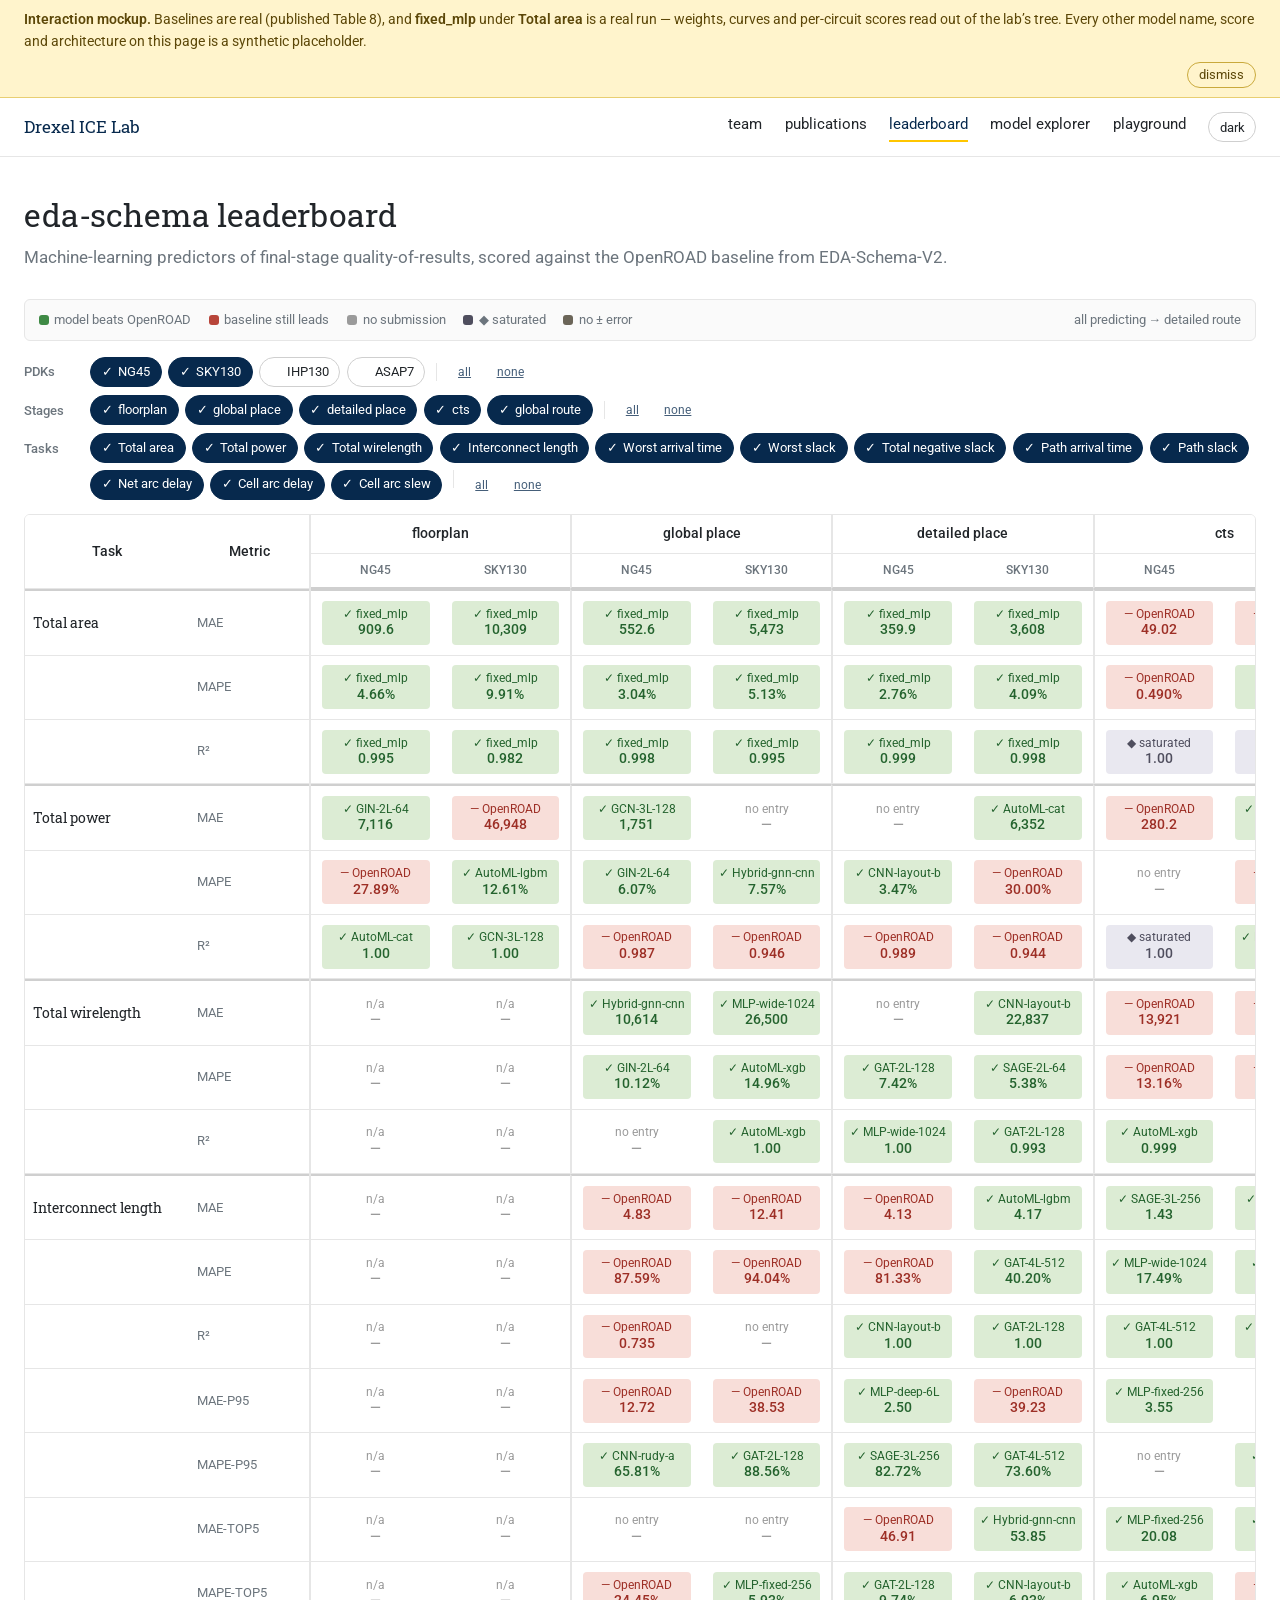
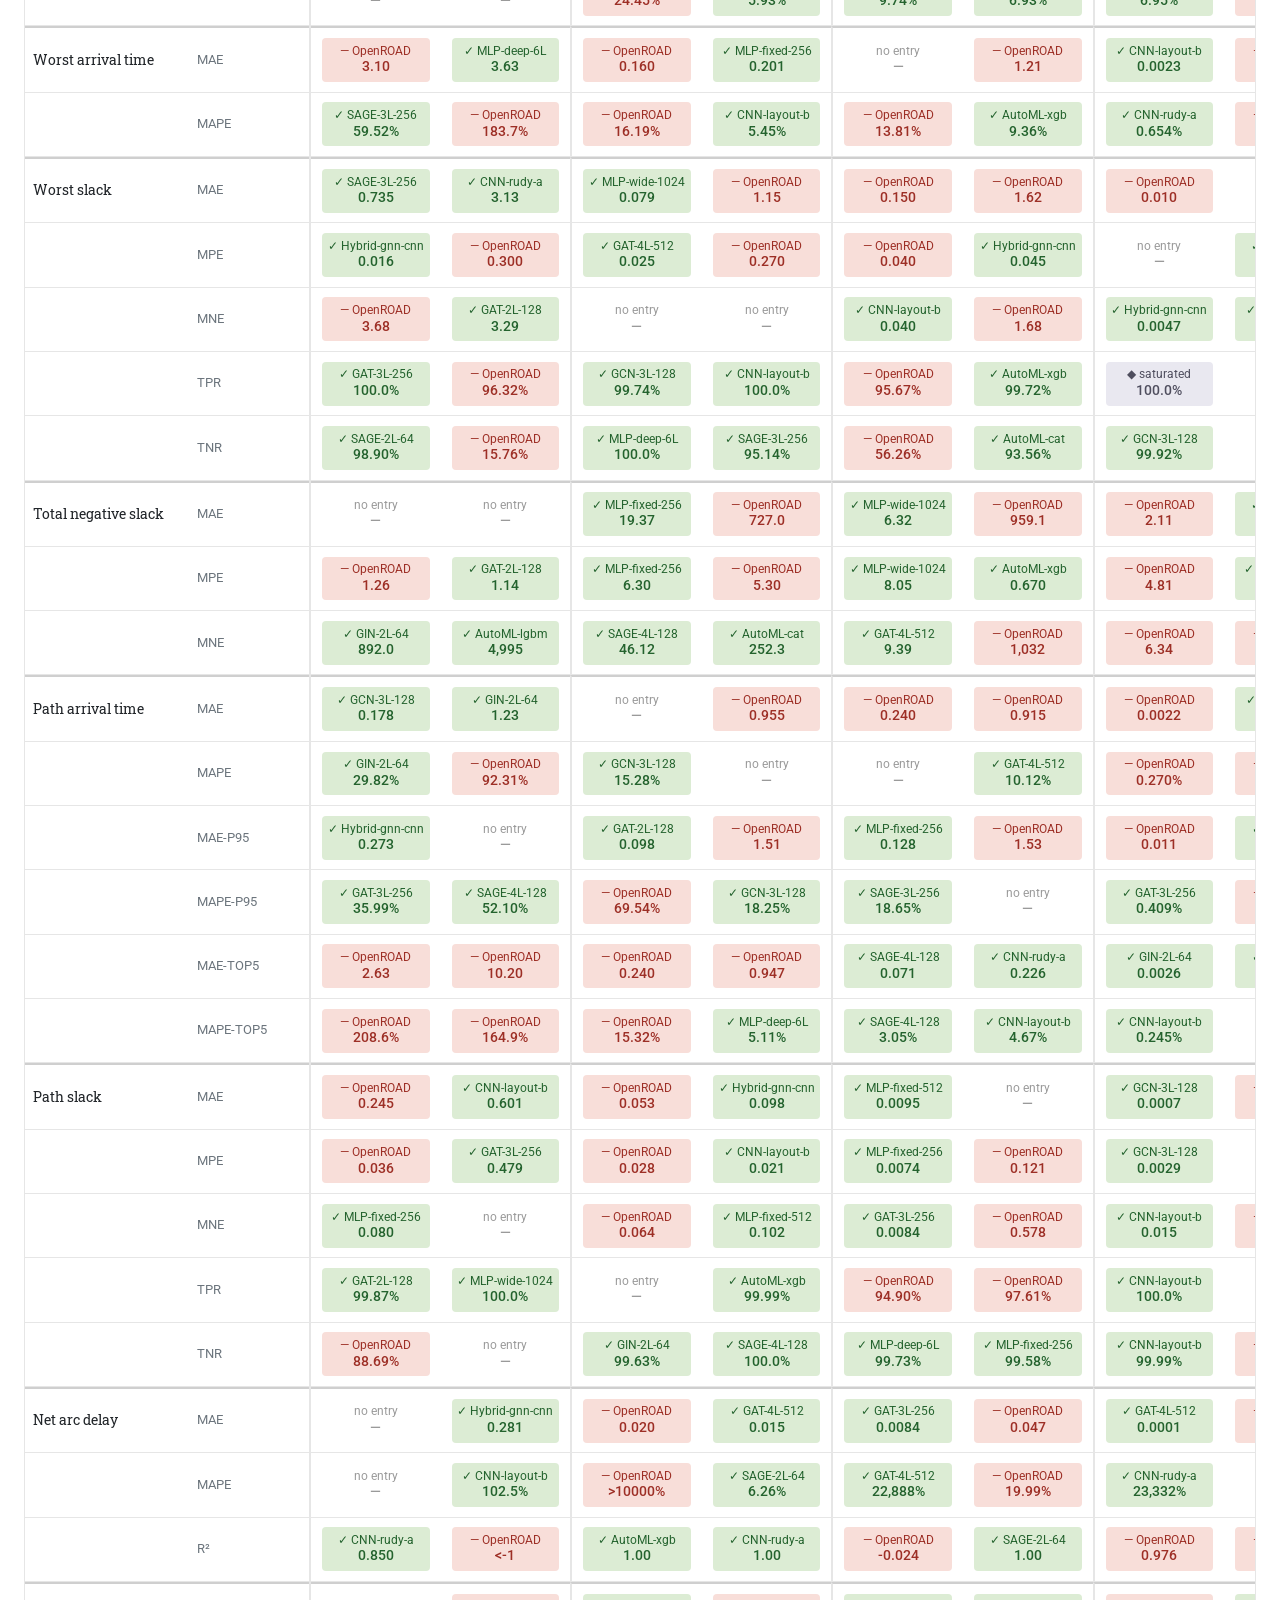
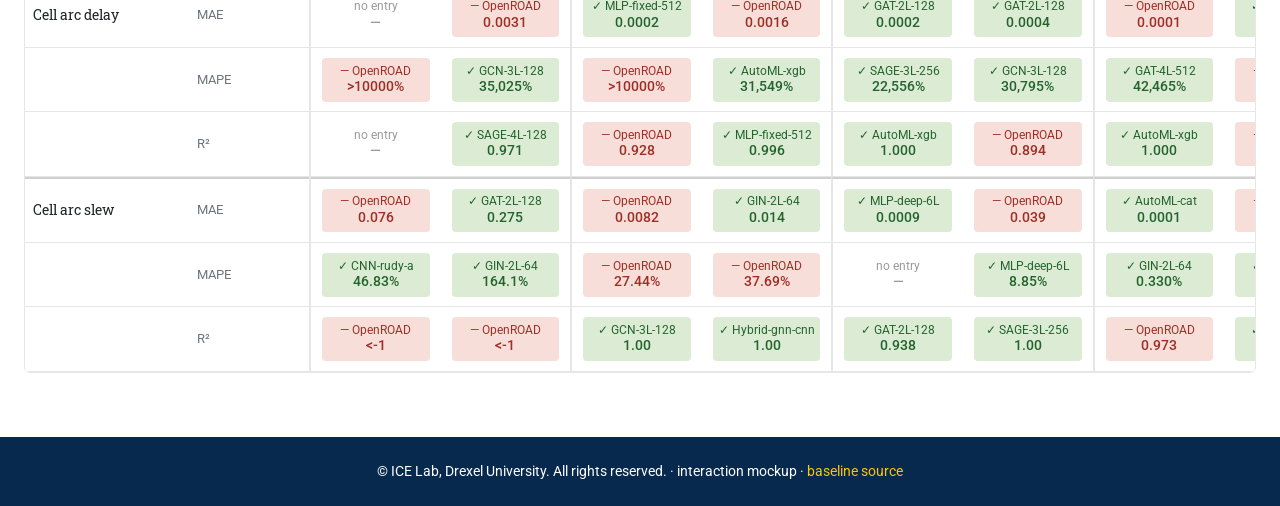
==== index.html @ 1e822e5c "EDA-Schema leaderboard prototype with the lab's real fixed_mlp run Three linked pages over the EDA-S" ====
<!DOCTYPE html>
<html lang="en" data-theme="light">
<head>
<meta charset="utf-8">
<meta name="viewport" content="width=device-width,initial-scale=1">
<meta name="description" content="Benchmark leaderboard for ML predictors of final-stage QoR, scored against OpenROAD baselines from EDA-Schema-V2. Drexel ICE Lab.">
<meta name="robots" content="noindex">
<meta property="og:type" content="website">
<meta property="og:title" content="EDA-Schema Leaderboard — Drexel ICE Lab">
<meta property="og:description" content="12 prediction tasks across 4 PDKs and 5 design stages. Real OpenROAD baselines; model results are synthetic placeholders.">
<meta property="og:site_name" content="Drexel ICE Lab">
<meta name="twitter:card" content="summary_large_image">
<meta name="twitter:title" content="EDA-Schema Leaderboard — Drexel ICE Lab">
<meta name="twitter:description" content="Interaction mockup. Real baselines, synthetic model results.">
<link rel="icon" href="data:image/svg+xml,<svg xmlns='http://www.w3.org/2000/svg' viewBox='0 0 32 32'><rect width='32' height='32' rx='6' fill='%2307294D'/><text x='16' y='23' font-family='Georgia,serif' font-size='18' fill='%23FFC600' text-anchor='middle'>E</text></svg>">
<link rel="preconnect" href="https://fonts.googleapis.com">
<link rel="preconnect" href="https://fonts.gstatic.com" crossorigin>
<link rel="stylesheet" href="https://fonts.googleapis.com/css?family=Roboto:300,400,500,700|Roboto+Slab:100,300,400,500,700|Material+Icons&display=swap">
<title>EDA-Schema Leaderboard | Drexel ICE Lab</title>
<style>
/* ===================================================================
   Canonical design tokens — identical across index, explorer and
   playground. Two semantic palettes that must never collide:
   model families (saturated) and schema entities (muted).
   =================================================================== */
:root{
  /* radius scale */
  --r-xs:3px; --r-sm:4px; --r-md:6px; --r-lg:8px; --r-pill:999px;

  /* signed data, used by every chart */
  --pos:#3b6fb0; --neg:#c06a2e; --dead:#b8b5ae;

  /* model families — saturated */
  --fam-gnn:#2f6bb5; --fam-cnn:#c25f22; --fam-mlp:#2f8f6b;
  --fam-automl:#7a4bb8; --fam-hybrid:#a8762c;

  /* schema entities — muted, deliberately distinct from the families */
  --ent-netlist:#7d97cc; --ent-cell:#cf9b7e; --ent-power:#7cc9a8;
  --ent-timing:#b58ad1; --ent-net:#6fb3b3; --ent-clock:#c4a463;
  --ent-routing:#b07f96;
}
html[data-theme="dark"]{
  --pos:#6da3d8; --neg:#dd9558; --dead:#55524c;
  --fam-gnn:#6ba3de; --fam-cnn:#e08a4e; --fam-mlp:#5cbd94;
  --fam-automl:#a882dd; --fam-hybrid:#d0a45c;
  --ent-netlist:#93a9d6; --ent-cell:#d9ab92; --ent-power:#93d4ba;
  --ent-timing:#c4a1dc; --ent-net:#87c4c4; --ent-clock:#d1b57e;
  --ent-routing:#c295a8;
}

/* ==========================================================================
   EDA-Schema Leaderboard — Drexel ICE Lab theme
   Mirrors drexel-ice.github.io (al-folio Jekyll theme) so the leaderboard
   reads as part of the lab site rather than a bolt-on.

   Token names follow al-folio's --global-* convention exactly, so this file
   can be swapped for the lab's own _themes.scss output without renaming.
   Drop into static/css/ and link before the component styles.
   ========================================================================== */

/* --- Typography -----------------------------------------------------------
   al-folio loads Roboto + Roboto Slab from Google Fonts. Add this to <head>:

   <link rel="preconnect" href="https://fonts.googleapis.com">
   <link rel="preconnect" href="https://fonts.gstatic.com" crossorigin>
   <link rel="stylesheet" href="https://fonts.googleapis.com/css?family=Roboto:300,400,500,700|Roboto+Slab:100,300,400,500,700|Material+Icons&display=swap">
   (this is the exact font URL from the lab's _config.yml)

   The stacks below degrade cleanly if the fonts fail to load.
   -------------------------------------------------------------------------- */

:root {
  --global-font-sans:  "Roboto", -apple-system, BlinkMacSystemFont, "Segoe UI",
                       Oxygen, Ubuntu, Cantarell, "Helvetica Neue", sans-serif;
  --global-font-slab:  "Roboto Slab", Georgia, "Times New Roman", serif;
  --global-font-mono:  ui-monospace, SFMono-Regular, Menlo, Consolas, monospace;

  /* --- Drexel brand ---------------------------------------------------- */
  --global-theme-color:   #07294D;   /* Drexel navy  — links, nav, headers   */
  --global-accent-color:  #FFC600;   /* Drexel gold  — chrome accents ONLY,
                                        never data: 1.4:1 on white          */
  --global-hover-color:   #0E4276;   /* navy lightened for hover            */
  --global-hover-text-color: #ffffff;

  /* --- Surfaces and text ------------------------------------------------ */
  --global-bg-color:          #ffffff;
  --global-card-bg-color:     #fafafa;
  --global-code-bg-color:     #f5f5f5;
  --global-text-color:        #212529;
  --global-text-color-light:  #6c757d;
  --global-divider-color:     #e6e6e6;
  --global-divider-strong:    #cfcfcf;
  --global-highlight-color:   #FFC600;

  --global-footer-bg-color:   #07294D;
  --global-footer-text-color: #ffffff;
  --global-footer-link-color: #FFC600;

  /* --- Leaderboard data palette ----------------------------------------
     Deliberately NOT brand colors. Navy on navy kills a heatmap and gold on
     white fails contrast. Every pair below clears 4.5:1 on its own ground.  */
  --lb-win-bg:    #dcecd4;  --lb-win-fg:    #24632e;  --lb-win-solid:  #3f8a45;
  --lb-lose-bg:   #f8ded9;  --lb-lose-fg:   #9d2f26;  --lb-lose-solid: #b8453a;
  --lb-none-bg:   transparent; --lb-none-fg: #9a9a9a;
  --lb-sat-bg:    #e9e8f0;  --lb-sat-fg:    #4f4e5e;
  --lb-undef-bg:  #f2f0ec;  --lb-undef-fg:  #6b6558;  /* "no ± error" state */
  --lb-warn:      #a8701f;

  /* Architecture-diagram blocks */
  --lb-layer-in-bg:   #edebe6;  --lb-layer-in-br:   #cfcbc2;
  --lb-layer-op-bg:   #e4e2f7;  --lb-layer-op-br:   #b0a9e6;
  --lb-layer-pool-bg: #d8eae1;  --lb-layer-pool-br: #85c3a7;
  --lb-layer-out-bg:  #fadfd8;  --lb-layer-out-br:  #e09b8c;

  --global-radius: 6px;
  --global-shadow: 0 1px 3px rgba(0, 0, 0, .06);
}

/* --- Dark mode -------------------------------------------------------------
   al-folio ships a theme toggle writing [data-theme="dark"] on <html>.
   Matching it means the leaderboard follows the lab site's switch for free.  */
html[data-theme="dark"] {
  --global-bg-color:          #1c1c1d;
  --global-card-bg-color:     #212122;
  --global-code-bg-color:     #212122;
  --global-text-color:        #e8e8e8;
  --global-text-color-light:  #a0a0a0;
  --global-divider-color:     #3a3a3c;
  --global-divider-strong:    #4a4a4c;
  --global-theme-color:       #4d8fd1;   /* navy is unreadable on dark      */
  --global-hover-color:       #6ba6e0;

  /* Architecture blocks must darken too, or the label text is invisible */
  --lb-layer-in-bg:   #33333a;  --lb-layer-in-br:   #55555f;
  --lb-layer-op-bg:   #2f2b4d;  --lb-layer-op-br:   #5b52a0;
  --lb-layer-pool-bg: #1f3a30;  --lb-layer-pool-br: #3f7a62;
  --lb-layer-out-bg:  #402420;  --lb-layer-out-br:  #8a4c3f;

  --lb-win-bg:   #1f3a24;  --lb-win-fg:   #8ed69a;
  --lb-lose-bg:  #3d211e;  --lb-lose-fg:  #e8938a;
  --lb-sat-bg:   #2a2a33;  --lb-sat-fg:   #a8a6b8;
  --lb-undef-bg: #2e2c28;  --lb-undef-fg: #b0a894;
}

/* --- Base ---------------------------------------------------------------- */

body {
  margin: 0;
  background: var(--global-bg-color);
  color: var(--global-text-color);
  font-family: var(--global-font-sans);
  font-size: 15px;
  line-height: 1.6;
  -webkit-font-smoothing: antialiased;
}

/* al-folio sets headings in the slab face — this is the single strongest
   visual cue that a page belongs to the lab site. */
h1, h2, h3, h4, h5, h6 {
  font-family: var(--global-font-slab);
  font-weight: 400;
  color: var(--global-text-color);
  letter-spacing: -.005em;
  margin: 0 0 .5rem;
}
h1 { font-size: 2rem; }
h2 { font-size: 1.5rem; }
h3 { font-size: 1.2rem; }

/* al-folio lowercases page titles and nav labels. Keep it — it is a
   recognizable signature of the lab site. */
.page-title, .nav-link { text-transform: lowercase; }

a {
  color: var(--global-theme-color);
  text-decoration: none;
  transition: color .15s ease;
}
a:hover { color: var(--global-hover-color); text-decoration: underline; }

code, pre, .mono { font-family: var(--global-font-mono); font-size: .9em; }
code  { background: var(--global-code-bg-color); padding: .12em .4em;
        border-radius:var(--r-xs); }
pre   { background: var(--global-code-bg-color); padding: 1rem;
        border-radius: var(--global-radius); overflow-x: auto; }

.num { font-variant-numeric: tabular-nums; }

/* --- Navbar ---------------------------------------------------------------
   al-folio: white ground, logo left, lowercase links right, thin bottom rule.
   The leaderboard keeps that rather than a navy bar, so the two sites feel
   continuous. Navy is reserved for links, active state, and the footer.      */

.navbar {
  display: flex; align-items: center; gap: 1.5rem;
  padding: .9rem 1.5rem;
  background: var(--global-bg-color);
  border-bottom: 1px solid var(--global-divider-color);
  position: sticky; top: 0; z-index: 100;
}
.navbar .brand { display: flex; align-items: center; gap: .7rem; }
.navbar .brand img { height: 34px; width: auto; }
.navbar .brand .title {
  font-family: var(--global-font-slab);
  font-size: 1.05rem; color: var(--global-theme-color);
}
.navbar nav { margin-left: auto; display: flex; gap: 1.4rem; }
.navbar nav a {
  font-size: .95rem; color: var(--global-text-color);
  text-transform: lowercase; padding-bottom: 2px;
  border-bottom: 2px solid transparent;
}
.navbar nav a:hover { color: var(--global-theme-color); text-decoration: none; }
.navbar nav a[aria-current="page"] {
  color: var(--global-theme-color);
  border-bottom-color: var(--global-accent-color);  /* gold underline */
}

/* --- Layout -------------------------------------------------------------- */

/* al-folio sets max_width: 930px in _config.yml. Prose keeps that; the data grid
   needs more room, so .container--wide is the one documented deviation. */
.container { max-width: 930px; margin: 0 auto; padding: 2rem 1.5rem 4rem; }
.container--wide { max-width: 1440px; }

.page-header { margin-bottom: 1.75rem; }
.page-header h1 { margin-bottom: .25rem; }
.page-header .lead {
  font-size: 1.05rem; color: var(--global-text-color-light); margin: 0;
}

/* --- Tables ---------------------------------------------------------------
   al-folio uses Bootstrap-ish tables: light header rule, row dividers,
   no vertical borders, subtle row hover.                                     */

.table { width: 100%; border-collapse: collapse; }
.table th {
  font-family: var(--global-font-sans);
  font-size: .9rem; font-weight: 500;
  color: var(--global-text-color-light);
  text-align: left; padding: .6rem .7rem;
  border-bottom: 2px solid var(--global-divider-strong);
}
.table td {
  padding: .7rem; border-bottom: 1px solid var(--global-divider-color);
}
.table tbody tr:hover td { background: var(--global-card-bg-color); }
.table .r { text-align: right; }
.table .c { text-align: center; }

/* --- Cards and pills ----------------------------------------------------- */

.card {
  background: var(--global-card-bg-color);
  border: 1px solid var(--global-divider-color);
  border-radius: var(--global-radius);
  padding: 1rem 1.2rem;
}

.pill {
  font: inherit; font-size: .92rem;
  padding: .4rem .9rem;
  border: 1px solid transparent; border-radius:var(--r-pill);
  background: none; color: var(--global-text-color);
  cursor: pointer; transition: background .15s ease;
}
.pill:hover { background: var(--global-card-bg-color); }
.pill[aria-pressed="true"] {
  background: var(--global-theme-color);
  color: #fff; border-color: var(--global-theme-color);
}

.badge {
  font-size: .78rem; padding: .15rem .6rem; border-radius:var(--r-pill);
  background: var(--global-card-bg-color);
  border: 1px solid var(--global-divider-color);
  color: var(--global-text-color-light);
}
.badge--verified { background: var(--lb-win-bg); color: var(--lb-win-fg);
                   border-color: transparent; }
.badge--flagged  { color: var(--lb-warn); border-color: var(--lb-warn); }

/* --- Leaderboard cells --------------------------------------------------- */

.cell {
  border-radius: var(--global-radius);
  padding: .6rem .5rem; margin: .25rem;
  text-align: center; cursor: pointer;
  border: 1px solid transparent;
  transition: box-shadow .12s ease;
}
.cell:hover { box-shadow: 0 0 0 2px rgba(7, 41, 77, .28); }
.cell .who { font-size: .85rem; line-height: 1.3; }
.cell .val { font-size: 1rem; font-weight: 500; margin-top: 1px; }

.cell--win   { background: var(--lb-win-bg);   color: var(--lb-win-fg); }
.cell--lose  { background: var(--lb-lose-bg);  color: var(--lb-lose-fg); }
.cell--sat   { background: var(--lb-sat-bg);   color: var(--lb-sat-fg); }
.cell--undef { background: var(--lb-undef-bg); color: var(--lb-undef-fg); }
.cell--none  { background: var(--lb-none-bg);  color: var(--lb-none-fg);
               cursor: default; }
.cell--none:hover { box-shadow: none; }

.row--void {
  background: var(--global-card-bg-color);
  color: var(--global-text-color-light);
  text-align: center; font-size: .9rem; padding: .9rem;
}

/* --- Focus and motion ---------------------------------------------------- */

:focus-visible {
  outline: 2px solid var(--global-accent-color);
  outline-offset: 2px;
}
@media (prefers-reduced-motion: reduce) {
  * { transition: none !important; animation: none !important; }
}

/* --- Footer ---------------------------------------------------------------
   al-folio's footer is a full-width bar with centered muted text. Ours is
   navy with gold links, which is where the brand pair actually works.        */

.footer {
  background: var(--global-footer-bg-color);
  color: var(--global-footer-text-color);
  text-align: center; padding: 1.5rem; font-size: .85rem;
}
.footer a { color: var(--global-footer-link-color); }

/* --- Responsive ---------------------------------------------------------- */

@media (max-width: 900px) {
  .matrix-scroll { overflow-x: auto; -webkit-overflow-scrolling: touch; }
  .matrix-scroll .table th:first-child,
  .matrix-scroll .table td:first-child {
    position: sticky; left: 0; background: var(--global-bg-color);
    z-index: 2;
  }
  .navbar nav { gap: .9rem; font-size: .9rem; }
}

/* ===== mockup banner ===== */
.mockbar{background:#FFF4CC;border-bottom:1px solid #E8CE72;color:#5c4708;padding:.55rem 1.5rem;
  font-size:.85rem;display:flex;align-items:center;gap:.6rem;flex-wrap:wrap}
.mockbar b{font-weight:600}
.mockbar button{margin-left:auto;font:inherit;font-size:.8rem;background:none;border:1px solid #C9A93C;
  color:#5c4708;border-radius:var(--r-pill);padding:.12rem .7rem;cursor:pointer}
html[data-theme="dark"] .mockbar{background:#3a2f0d;border-bottom-color:#6b5a1e;color:#e8d79a}

/* ===== controls ===== */
.ctrls{display:flex;flex-direction:column;gap:.5rem;margin-bottom:.9rem}
.ctrlrow .mini{font:inherit;font-size:.78rem;padding:.22rem .6rem;border:none;background:none;
  color:var(--global-theme-color);cursor:pointer;text-decoration:underline;opacity:.75}
.ctrlrow .mini:hover{opacity:1}
.ctrlrow .sep{width:1px;height:18px;background:var(--global-divider-color);margin:0 .3rem}
.ctrlrow{display:flex;align-items:center;gap:.4rem;flex-wrap:wrap}
.ctrlrow .lbl{font-size:.82rem;color:var(--global-text-color-light);min-width:60px;
  font-weight:500}
.chk.sm{font-size:.8rem;padding:.24rem .65rem}
.chk{font:inherit;font-size:.86rem;padding:.3rem .8rem;border:1px solid var(--global-divider-strong);
  border-radius:var(--r-pill);background:var(--global-bg-color);color:var(--global-text-color);cursor:pointer;
  display:inline-flex;align-items:center;gap:.35rem;transition:background .15s,border-color .15s,color .15s}
.chk:hover{border-color:var(--global-theme-color)}
.chk[aria-pressed="true"]{background:var(--global-theme-color);color:#fff;border-color:var(--global-theme-color)}
.chk .tick{opacity:0;transition:opacity .15s}
.chk[aria-pressed="true"] .tick{opacity:1}
.meta{font-size:.85rem;color:var(--global-text-color-light);margin:0 0 1rem}

/* ===== matrix ===== */
.mwrap{overflow-x:auto;overflow-y:visible;border:1px solid var(--global-divider-color);
  border-radius:var(--global-radius);background:var(--global-bg-color)}
table.mx{border-collapse:separate;border-spacing:0;width:max-content;min-width:100%}
table.mx th,table.mx td{padding:0;margin:0}
table.mx thead th{background:var(--global-bg-color);
  font-family:var(--global-font-sans);font-weight:500;font-size:.82rem;
  color:var(--global-text-color-light);padding:.45rem .5rem;text-align:center;white-space:nowrap;
  border-bottom:1px solid var(--global-divider-color)}
table.mx thead tr.g1 th{font-size:.9rem;color:var(--global-text-color);
  border-bottom:1px solid var(--global-divider-color)}
table.mx thead tr.g2 th{border-bottom:2px solid var(--global-divider-strong);font-size:.76rem}
th.stg{border-left:2px solid var(--global-divider-color)}
td.stg{border-left:2px solid var(--global-divider-color)}
th.sk1,td.sk1{position:sticky;left:0;z-index:6;background:var(--global-bg-color);
  min-width:148px;max-width:148px;text-align:left;padding-left:.7rem}
th.sk2,td.sk2{position:sticky;left:148px;z-index:6;background:var(--global-bg-color);
  min-width:104px;max-width:104px;text-align:left;padding-left:.5rem;
  box-shadow:2px 0 0 var(--global-divider-color)}
table.mx thead th.sk1,table.mx thead th.sk2{z-index:8}
table.mx tbody td{border-bottom:1px solid var(--global-divider-color);vertical-align:middle;height:46px}
td.sk1{font-size:.88rem;font-family:var(--global-font-slab)}
td.sk2{font-size:.8rem;color:var(--global-text-color-light);font-variant-numeric:tabular-nums}
tr.grpstart td{border-top:2px solid var(--global-divider-strong)}
tr.hl td.sk1,tr.hl td.sk2{background:var(--global-card-bg-color)}
td.colhl{background:rgba(7,41,77,.045)}
html[data-theme="dark"] td.colhl{background:rgba(255,255,255,.05)}

.c{margin:3px;border-radius:var(--r-sm);padding:.3rem .3rem;text-align:center;cursor:pointer;
  min-width:88px;border:1px solid transparent;transition:box-shadow .12s,transform .12s;
  opacity:0;transform:translateY(4px);animation:cin .32s ease forwards}
@keyframes cin{to{opacity:1;transform:none}}
.c:hover{box-shadow:0 0 0 2px rgba(7,41,77,.3);transform:translateY(-1px)}
.c .w{font-size:.72rem;line-height:1.25;white-space:nowrap;overflow:hidden;text-overflow:ellipsis}
.c .v{font-size:.86rem;font-weight:500;font-variant-numeric:tabular-nums;line-height:1.3}
.c-win{background:var(--lb-win-bg);color:var(--lb-win-fg)}
.c-lose{background:var(--lb-lose-bg);color:var(--lb-lose-fg)}
.c-sat{background:var(--lb-sat-bg);color:var(--lb-sat-fg)}
.c-undef{background:var(--lb-undef-bg);color:var(--lb-undef-fg)}
.c-none{color:var(--lb-none-fg);cursor:default}
.c-none:hover{box-shadow:none;transform:none}
.c-void{color:var(--lb-none-fg);cursor:default;opacity:.55}
.c-void:hover{box-shadow:none;transform:none}
.legend{display:flex;gap:1.1rem;flex-wrap:wrap;font-size:.8rem;
  color:var(--global-text-color-light);align-items:center;padding:.6rem .85rem;
  background:var(--global-card-bg-color);border:1px solid var(--global-divider-color);
  border-radius:var(--global-radius);margin:0 0 1rem}
.legend span{display:flex;align-items:center;gap:.35rem}
.sq{width:10px;height:10px;border-radius:var(--r-xs);display:inline-block}

/* tooltip */
#tip{position:fixed;z-index:200;pointer-events:none;background:var(--global-text-color);
  color:var(--global-bg-color);font-size:.76rem;line-height:1.5;padding:.45rem .65rem;
  border-radius:var(--r-sm);opacity:0;transition:opacity .12s;max-width:260px;box-shadow:0 3px 12px rgba(0,0,0,.2)}
#tip.on{opacity:1}
#tip b{font-weight:600}

/* ===== ranking grid (div-based so FLIP transforms are reliable) ===== */
.rk{border:1px solid var(--global-divider-color);border-radius:var(--global-radius);overflow-x:auto}
.rkin{min-width:max-content}
.rkhead,.rkrow{display:grid;align-items:center}
.rkhead{position:sticky;top:0;z-index:3;background:var(--global-bg-color);
  border-bottom:2px solid var(--global-divider-strong)}
.rkhead>div{padding:.5rem .55rem;font-size:.8rem;font-weight:500;color:var(--global-text-color-light);
  white-space:nowrap;cursor:pointer;user-select:none;transition:color .15s}
.rkhead>div:hover{color:var(--global-theme-color)}
.rkhead>div.act{color:var(--global-theme-color);font-weight:600}
.rkhead>div.act::after{content:"\25be";margin-left:.25rem;font-size:.7rem;display:inline-block}
.rkhead>div.act.up::after{transform:rotate(180deg)}
.rkrow{border-bottom:1px solid var(--global-divider-color);will-change:transform}
.rkrow>div{padding:.55rem;font-size:.86rem;white-space:nowrap}
.rkrow:hover{background:var(--global-card-bg-color)}
.rkrow.base{background:var(--global-card-bg-color);border-bottom:2px solid var(--global-theme-color);
  font-weight:500}
.rkrow.lead{background:var(--lb-win-bg)}
.rkrow.lead:hover{background:#d2e5c8}
html[data-theme="dark"] .rkrow.lead:hover{background:#254529}
.mcell{display:flex;align-items:baseline;justify-content:flex-end;gap:.3rem;
  font-variant-numeric:tabular-nums}
.mcell .rkb{font-size:.68rem;padding:0 .28rem;border-radius:var(--r-xs);background:var(--global-divider-color);
  color:var(--global-text-color-light);min-width:17px;text-align:center}
.mcell.r1 .rkb{background:var(--lb-win-fg);color:#fff}
.mcell.colact{background:rgba(7,41,77,.055);border-radius:var(--r-sm)}
html[data-theme="dark"] .mcell.colact{background:rgba(255,255,255,.06)}
.mono{font-variant-numeric:tabular-nums}
.fam{color:var(--global-text-color-light);font-size:.8rem}
/* marks the one row that is a measured run rather than placeholder data */
.realtag{display:inline-block;margin-left:.45rem;padding:0 .34rem;border-radius:3px;
  font-size:.62rem;font-weight:600;letter-spacing:.06em;text-transform:uppercase;
  background:var(--lb-win-bg);color:var(--lb-win-fg);border:1px solid var(--lb-win-solid);
  vertical-align:1px}
.rkrow.isreal{background:color-mix(in srgb,var(--lb-win-bg) 45%,transparent)}

/* ===== charts ===== */
.grid2{display:grid;grid-template-columns:repeat(auto-fit,minmax(380px,1fr));gap:1.6rem;margin-top:1.6rem}
.chart{border:1px solid var(--global-divider-color);border-radius:var(--global-radius);padding:1rem 1.1rem}
.chart h3{font-size:.98rem;margin:0 0 .15rem}
.chart p{font-size:.78rem;color:var(--global-text-color-light);margin:0 0 .7rem}
.clg{display:flex;gap:1rem;font-size:.76rem;color:var(--global-text-color-light);margin-top:.5rem}
.dot{width:9px;height:9px;border-radius:var(--r-pill);display:inline-block;margin-right:.3rem}
.pt{opacity:0}
.anim .pt{animation:ptin .4s ease forwards}
@keyframes ptin{from{opacity:0;transform:scale(.3)}to{opacity:.62;transform:scale(1)}}
.br{transform:scaleY(0);transform-origin:bottom}
.anim .br{animation:brin .55s cubic-bezier(.22,.61,.36,1) forwards}
@keyframes brin{to{transform:scaleY(1)}}
.ln{stroke-dasharray:var(--len);stroke-dashoffset:var(--len)}
.anim .ln{animation:draw 1.1s cubic-bezier(.4,0,.2,1) forwards}
@keyframes draw{to{stroke-dashoffset:0}}
.gl{opacity:0}
.anim .gl{animation:glin .5s ease .35s forwards}
@keyframes glin{to{opacity:1}}
.bar-hit{cursor:pointer}

/* ===== misc ===== */
.crumb{font-size:.85rem;color:var(--global-text-color-light);margin-bottom:.9rem}
.crumb a{cursor:pointer}
.baserow{display:flex;justify-content:space-between;align-items:center;gap:1.2rem;padding:.85rem 1.1rem;
  background:var(--global-card-bg-color);border-left:3px solid var(--global-theme-color);
  border-radius:var(--global-radius);margin-bottom:1rem}
.baserow .bv{font-size:1.5rem;font-family:var(--global-font-slab);font-variant-numeric:tabular-nums}
.tog{display:inline-flex;border:1px solid var(--global-divider-strong);border-radius:var(--r-pill);overflow:hidden}
.tog button{font:inherit;font-size:.8rem;padding:.28rem .8rem;background:none;border:none;cursor:pointer;
  color:var(--global-text-color);transition:background .15s}
.tog button[aria-pressed="true"]{background:var(--global-theme-color);color:#fff}
.kpis{display:grid;grid-template-columns:repeat(auto-fit,minmax(140px,1fr));gap:1.3rem;margin:1.4rem 0}
.kpi .k{font-size:.8rem;color:var(--global-text-color-light)}
.kpi .v{font-size:1.3rem;font-family:var(--global-font-slab);font-variant-numeric:tabular-nums}
.sec{border-top:1px solid var(--global-divider-color);padding-top:1.1rem;margin-top:1.5rem}
.feats{display:flex;gap:.9rem;flex-wrap:wrap;font-family:var(--global-font-mono);font-size:.8rem}
.btns{display:flex;gap:.5rem;flex-wrap:wrap}
.btn{font:inherit;font-size:.88rem;padding:.4rem .85rem;border:1px solid var(--global-divider-strong);
  border-radius:var(--global-radius);background:var(--global-bg-color);cursor:pointer;
  color:var(--global-text-color);transition:border-color .15s,color .15s}
.btn:hover{border-color:var(--global-theme-color);color:var(--global-theme-color)}
.hidden{display:none}
.themebtn{font:inherit;font-size:.82rem;padding:.2rem .65rem;border:1px solid var(--global-divider-strong);
  border-radius:var(--r-pill);background:none;cursor:pointer;color:var(--global-text-color)}
@media (prefers-reduced-motion:reduce){
  .c,.pt,.br,.ln,.gl{animation:none!important;opacity:1!important;transform:none!important;
    stroke-dashoffset:0!important}
  .rkrow{transition:none!important}
}

/* al-folio: enable_progressbar + back_to_top, both true in _config.yml */
#prog{position:fixed;top:0;left:0;height:2px;background:var(--global-theme-color);
  z-index:300;width:0;transition:width .08s linear}
#top{position:fixed;right:1.2rem;bottom:1.2rem;z-index:120;width:38px;height:38px;
  border-radius:50%;border:none;cursor:pointer;background:rgba(0,0,0,.4);color:#fff;
  font-size:1rem;opacity:0;pointer-events:none;transition:opacity .2s}
#top.on{opacity:1;pointer-events:auto}
html[data-theme="dark"] #top{background:rgba(255,255,255,.25)}
.navbar{position:sticky;top:0}

/* ==================== HF-style leaderboard controls ==================== */
.tabs{display:flex;gap:.15rem;border-bottom:1px solid var(--global-divider-color);margin-bottom:1.2rem}
.tab{font:inherit;font-size:.92rem;padding:.55rem 1rem;background:none;border:none;cursor:pointer;
  color:var(--global-text-color-light);border-bottom:2px solid transparent;margin-bottom:-1px;
  transition:color .15s,border-color .15s;display:flex;align-items:center;gap:.4rem}
.tab:hover{color:var(--global-text-color)}
.tab[aria-selected="true"]{color:var(--global-theme-color);border-bottom-color:var(--global-theme-color);
  font-weight:500}

.toolbar{display:flex;flex-direction:column;gap:.7rem;margin-bottom:1rem}
.srchwrap{position:relative;flex:1;min-width:220px}
.srch{width:100%;font:inherit;font-size:.9rem;padding:.5rem .8rem .5rem 2rem;
  border:1px solid var(--global-divider-strong);border-radius:var(--global-radius);
  background:var(--global-bg-color);color:var(--global-text-color)}
.srch:focus{outline:none;border-color:var(--global-theme-color)}
.srchico{position:absolute;left:.65rem;top:50%;transform:translateY(-50%);
  color:var(--global-text-color-light);font-size:.85rem;pointer-events:none}
.srchhint{font-size:.72rem;color:var(--global-text-color-light);margin-top:.25rem}

.qfrow{display:flex;gap:.45rem;flex-wrap:wrap;align-items:center}
.qf{font:inherit;font-size:.8rem;padding:.3rem .7rem;border:1px solid var(--global-divider-strong);
  border-radius:var(--r-pill);background:var(--global-bg-color);color:var(--global-text-color-light);
  cursor:pointer;display:inline-flex;align-items:center;gap:.3rem;transition:.15s}
.qf:hover{border-color:var(--global-theme-color);color:var(--global-text-color)}
.qf[aria-pressed="true"]{background:var(--global-theme-color);color:#fff;
  border-color:var(--global-theme-color)}
.qf .ct{font-size:.7rem;opacity:.75}

.tbrow{display:flex;gap:.6rem;align-items:flex-start;flex-wrap:wrap}
.drop{position:relative}
.dropbtn{font:inherit;font-size:.82rem;padding:.45rem .8rem;border:1px solid var(--global-divider-strong);
  border-radius:var(--global-radius);background:var(--global-bg-color);color:var(--global-text-color);
  cursor:pointer;display:flex;align-items:center;gap:.4rem;white-space:nowrap}
.dropbtn:hover{border-color:var(--global-theme-color)}
.dropbtn .badge2{background:var(--global-theme-color);color:#fff;border-radius:var(--r-pill);
  font-size:.68rem;padding:0 .35rem;min-width:16px;text-align:center}
.dropmenu{position:absolute;top:calc(100% + 4px);left:0;z-index:60;min-width:240px;max-height:340px;
  overflow-y:auto;background:var(--global-bg-color);border:1px solid var(--global-divider-strong);
  border-radius:var(--global-radius);box-shadow:0 6px 20px rgba(0,0,0,.13);padding:.5rem;display:none}
.dropmenu.on{display:block}
.dropmenu h4{font-family:var(--global-font-sans);font-size:.72rem;font-weight:600;
  text-transform:uppercase;letter-spacing:.04em;color:var(--global-text-color-light);
  margin:.5rem .4rem .3rem}
.dropmenu h4:first-child{margin-top:.1rem}
.opt{display:flex;align-items:center;gap:.5rem;padding:.32rem .4rem;border-radius:var(--r-sm);
  font-size:.84rem;cursor:pointer}
.opt:hover{background:var(--global-card-bg-color)}
.opt input{cursor:pointer;accent-color:var(--global-theme-color)}
.opt .cnt{margin-left:auto;font-size:.72rem;color:var(--global-text-color-light)}
.rangewrap{padding:.4rem}
.rangewrap input[type=range]{width:100%;accent-color:var(--global-theme-color)}
.rangelbl{display:flex;justify-content:space-between;font-size:.75rem;
  color:var(--global-text-color-light);margin-bottom:.2rem}

.results{display:flex;align-items:center;gap:.7rem;flex-wrap:wrap;font-size:.82rem;
  color:var(--global-text-color-light);margin-bottom:.6rem}
.results .clr{font:inherit;font-size:.8rem;background:none;border:none;cursor:pointer;
  color:var(--global-theme-color);text-decoration:underline;padding:0}

/* score bars behind values */
.mcell{position:relative;overflow:hidden}
.sbar{position:absolute;left:0;top:50%;transform:translateY(-50%) scaleX(0);transform-origin:left;
  height:60%;border-radius:var(--r-xs);background:var(--lb-win-solid);opacity:.16;
  animation:sbin .5s cubic-bezier(.22,.61,.36,1) forwards;z-index:0}
@keyframes sbin{to{transform:translateY(-50%) scaleX(1)}}
.mcell>span{position:relative;z-index:1}
.mcell.below .sbar{background:var(--lb-lose-solid)}

/* pinning + expansion */
.pinbtn{font:inherit;background:none;border:none;cursor:pointer;color:var(--global-text-color-light);
  padding:0 .2rem;font-size:.85rem;opacity:.35;transition:opacity .15s,color .15s}
.rkrow:hover .pinbtn{opacity:.8}
.pinbtn.on{opacity:1;color:var(--global-theme-color)}
.rkrow.pinned{background:rgba(7,41,77,.045);box-shadow:inset 3px 0 0 var(--global-theme-color)}
html[data-theme="dark"] .rkrow.pinned{background:rgba(255,255,255,.05)}
.expbtn{font:inherit;background:none;border:none;cursor:pointer;
  color:var(--global-text-color-light);font-size:.7rem;padding:0 .3rem}
.detail{grid-column:1/-1;padding:.9rem 1.1rem;background:var(--global-card-bg-color);
  border-top:1px solid var(--global-divider-color);font-size:.84rem;
  display:grid;grid-template-columns:repeat(auto-fit,minmax(160px,1fr));gap:.9rem}
.detail .dl{font-size:.72rem;color:var(--global-text-color-light);text-transform:uppercase;
  letter-spacing:.03em}
.detail .dv{font-size:.9rem}
.medal{font-size:.9rem}

.pager{display:flex;align-items:center;gap:.5rem;justify-content:center;margin-top:1rem;
  font-size:.85rem;color:var(--global-text-color-light)}
.pager button{font:inherit;font-size:.85rem;padding:.3rem .7rem;border:1px solid var(--global-divider-strong);
  border-radius:var(--global-radius);background:var(--global-bg-color);cursor:pointer;
  color:var(--global-text-color)}
.pager button:disabled{opacity:.4;cursor:default}
.pager select{font:inherit;font-size:.82rem;padding:.25rem .4rem;border-radius:var(--r-sm);
  border:1px solid var(--global-divider-strong);background:var(--global-bg-color);
  color:var(--global-text-color)}

/* about page */
.about{max-width:760px}
.about h2{font-size:1.35rem;margin:2rem 0 .6rem}
.about h2:first-child{margin-top:0}
.about h3{font-size:1.05rem;margin:1.4rem 0 .4rem}
.about p{margin:0 0 .9rem;line-height:1.7}
.about ul{margin:0 0 .9rem;padding-left:1.2rem;line-height:1.7}
.about li{margin-bottom:.3rem}
.about table{width:100%;border-collapse:collapse;margin:0 0 1.2rem;font-size:.9rem}
.about th{text-align:left;font-weight:500;font-size:.82rem;color:var(--global-text-color-light);
  border-bottom:2px solid var(--global-divider-strong);padding:.45rem .6rem}
.about td{padding:.5rem .6rem;border-bottom:1px solid var(--global-divider-color);vertical-align:top}
.about code{font-size:.86em}
.callout{border-left:3px solid var(--global-theme-color);background:var(--global-card-bg-color);
  padding:.8rem 1rem;border-radius:0 var(--global-radius) var(--global-radius) 0;margin:0 0 1.2rem}
.callout p:last-child{margin:0}
.toc{background:var(--global-card-bg-color);border:1px solid var(--global-divider-color);
  border-radius:var(--global-radius);padding:.9rem 1.1rem;margin-bottom:1.6rem}
.toc a{display:block;padding:.15rem 0;font-size:.88rem}

/* ===== contextual About page ===== */
.ab{max-width:920px}
.abkick{font-size:.74rem;text-transform:uppercase;letter-spacing:.07em;
  color:var(--global-theme-color);font-weight:600;margin-bottom:.3rem}
.abtitle{font-family:var(--global-font-slab);font-weight:400;font-size:1.75rem;
  margin:0 0 .4rem;line-height:1.25}
.ablead{font-size:1.02rem;color:var(--global-text-color-light);margin:0 0 1.5rem;max-width:70ch}
.abgrid{display:grid;grid-template-columns:repeat(auto-fit,minmax(150px,1fr));gap:1px;
  background:var(--global-divider-color);border:1px solid var(--global-divider-color);
  border-radius:var(--r-lg);overflow:hidden;margin-bottom:2rem}
.abstat{background:var(--global-bg-color);padding:.8rem .9rem}
.abstat .t{font-size:.7rem;text-transform:uppercase;letter-spacing:.05em;
  color:var(--global-text-color-light)}
.abstat .v{font-family:var(--global-font-slab);font-size:1.25rem;margin:.1rem 0}
.abstat .s{font-size:.75rem;color:var(--global-text-color-light)}
.ab h2{font-family:var(--global-font-slab);font-weight:400;font-size:1.28rem;
  margin:2rem 0 .5rem;padding-bottom:.3rem;border-bottom:1px solid var(--global-divider-color)}
.ab p{margin:0 0 .85rem;line-height:1.7;max-width:72ch}
.abcall{border-left:3px solid var(--global-theme-color);background:var(--global-card-bg-color);
  padding:.8rem 1rem;border-radius:0 6px 6px 0;margin:.2rem 0 1.2rem}
.abcall.warn{border-left-color:var(--lb-warn)}
.abcall p{margin:0}
.abfigs{display:grid;grid-template-columns:1.5fr 1fr;gap:1rem;margin:1rem 0 .5rem}
@media(max-width:800px){.abfigs{grid-template-columns:1fr}}
.abfigs figure{margin:0}
.abfigs canvas{width:100%;height:auto;border:1px solid var(--global-divider-color);
  border-radius:var(--r-md);display:block}
.abfigs figcaption{font-size:.78rem;color:var(--global-text-color-light);
  margin-top:.45rem;line-height:1.5}
.abnote{font-size:.76rem!important;color:var(--global-text-color-light);font-style:italic}
.abtab{width:100%;border-collapse:collapse;margin:.4rem 0 1.3rem;font-size:.92rem}
.abtab th{text-align:left;font-weight:500;color:var(--global-text-color-light);
  padding:.55rem .7rem .55rem 0;vertical-align:top;
  border-bottom:1px solid var(--global-divider-color)}
.abtab td{padding:.55rem 0;border-bottom:1px solid var(--global-divider-color);line-height:1.6}
.abdir{display:inline-block;font-size:.72rem;padding:.05rem .5rem;border-radius:var(--r-pill);
  background:var(--global-card-bg-color);color:var(--global-text-color-light);margin-left:.4rem}
.abcta{display:flex;align-items:center;justify-content:space-between;gap:1.2rem;flex-wrap:wrap;
  border:1px solid var(--global-theme-color);border-radius:var(--r-lg);padding:1.1rem 1.3rem;
  margin:2rem 0 1rem;background:var(--global-card-bg-color)}
.abctat{font-family:var(--global-font-slab);font-size:1.1rem}
.abctas{font-size:.88rem;color:var(--global-text-color-light);margin-top:.2rem}
.btn.primary{background:var(--global-theme-color);color:#fff;border:1px solid var(--global-theme-color);
  padding:.55rem 1.1rem;border-radius:var(--r-md);text-decoration:none;font-size:.92rem;white-space:nowrap}
.btn.primary:hover{opacity:.9;text-decoration:none;color:#fff}

/* beat-openroad strip on the ranking pane */
.beatstrip{display:flex;align-items:center;gap:.8rem;justify-content:space-between;
  border:1px dashed var(--global-theme-color);border-radius:var(--r-lg);padding:.7rem 1rem;
  margin:1.2rem 0 0;flex-wrap:wrap}
.beatstrip .bt{font-size:.92rem}
.beatstrip .bs{font-size:.8rem;color:var(--global-text-color-light)}


/* ===== rank matrix, Arena-style ===== */
.mxhead{display:flex;align-items:flex-start;justify-content:space-between;gap:1.2rem;
  flex-wrap:wrap;margin-bottom:.9rem}
.mxtitle{font-family:var(--global-font-slab);font-size:1.12rem;margin-bottom:.15rem}
.mxsub{font-size:.82rem;color:var(--global-text-color-light);max-width:62ch;line-height:1.5}
.mxctl{display:flex;align-items:center;gap:.7rem;flex-wrap:wrap}
.mxcount{font-family:var(--global-font-mono);font-size:.74rem;
  color:var(--global-text-color-light)}
.cbx2{font-size:.78rem;display:inline-flex;align-items:center;gap:.3rem;
  color:var(--global-text-color-light)}
.cbx2 input{accent-color:var(--global-theme-color)}
.mxwrap{overflow-x:auto;border:1px solid var(--global-divider-color);border-radius:var(--r-md)}
table.mx{border-collapse:separate;border-spacing:0;width:100%;font-size:.86rem}
table.mx th{position:sticky;top:0;background:var(--global-bg-color);z-index:2;
  font-weight:500;font-size:.76rem;color:var(--global-text-color-light);
  padding:.5rem .55rem;text-align:center;white-space:nowrap;
  border-bottom:2px solid var(--global-divider-strong)}
table.mx th.mxc{cursor:pointer;transition:color .12s}
table.mx th.mxc:hover{color:var(--global-theme-color)}
table.mx th.mxc.act{color:var(--global-theme-color);font-weight:600}
.mxdir{display:block;font-size:.6rem;opacity:.7;font-weight:400;text-transform:none}
table.mx th.mxm,table.mx td.mxm{text-align:left;min-width:230px;padding-left:.7rem;
  position:sticky;left:0;background:var(--global-bg-color);z-index:1;
  box-shadow:1px 0 0 var(--global-divider-color)}
table.mx th.mxm{z-index:3}
.mxrk{display:inline-block;min-width:20px;color:var(--global-text-color-light);
  font-size:.76rem;text-align:right;margin-right:.5rem}
.mxnm{font-weight:500}
.mxfam{color:var(--global-text-color-light);font-size:.74rem;margin-left:.45rem}
table.mx th.mxa,table.mx td.mxa{width:78px;text-align:center;
  color:var(--global-text-color-light);border-left:1px solid var(--global-divider-color)}
table.mx td{padding:.42rem .5rem;border-bottom:1px solid var(--global-divider-color)}
table.mx.compact td{padding:.2rem .4rem;font-size:.8rem}
table.mx tbody tr:hover td{background:var(--global-card-bg-color)}
table.mx tbody tr:hover td.mxm{background:var(--global-card-bg-color)}
.mxrow[data-n]{cursor:pointer}
td.mxv{text-align:center;padding:.28rem .3rem}
.mxin{display:flex;align-items:center;justify-content:center;gap:.22rem;
  border-radius:var(--r-sm);padding:.2rem .3rem;font-variant-numeric:tabular-nums}
td.mxv.win .mxin{background:var(--lb-win-bg);color:var(--lb-win-fg)}
td.mxv.lose .mxin{background:var(--lb-lose-bg);color:var(--lb-lose-fg)}
td.mxv.act .mxin{outline:1.5px solid var(--global-theme-color);outline-offset:-1.5px}
.mdl{font-size:.82rem;line-height:1}
.ci{font-size:.66rem;opacity:.62;font-family:var(--global-font-mono)}
.mxbase td{background:var(--global-card-bg-color);font-weight:500;
  border-top:2px solid var(--global-theme-color)}
.mxbase td.mxm{background:var(--global-card-bg-color)}
.mxbase .mxin{background:none!important;color:var(--global-text-color)!important}
.mxlegend{display:flex;gap:1.3rem;flex-wrap:wrap;align-items:center;margin-top:.8rem;
  font-size:.78rem;color:var(--global-text-color-light)}
.mxlegend span{display:inline-flex;align-items:center;gap:.3rem}
.mxlegend .sw{width:12px;height:12px;border-radius:var(--r-xs);display:inline-block}
.mxlegend .sw.win{background:var(--lb-win-bg);border:1px solid var(--lb-win-fg)}
.mxlegend .sw.lose{background:var(--lb-lose-bg);border:1px solid var(--lb-lose-fg)}


/* input representation */
.ivec{margin:.8rem 0 1.3rem}
.ivbar{display:flex;height:26px;border-radius:var(--r-sm);overflow:hidden}
.ivseg{display:flex;align-items:center;justify-content:center;color:#fff;
  font-size:.72rem;font-family:var(--global-font-mono);cursor:default}
.ivkey{display:flex;gap:1.1rem;flex-wrap:wrap;margin-top:.5rem;font-size:.78rem;
  color:var(--global-text-color-light)}
.ivkey span{display:inline-flex;align-items:center;gap:.32rem}
.ivkey i{width:11px;height:11px;border-radius:var(--r-xs);display:inline-block}
.ivcells{display:flex;gap:2px;flex-wrap:wrap;margin-top:.7rem}
.ivcells i{width:13px;height:13px;border-radius:var(--r-xs);display:block;opacity:.82}
.ivnote{font-size:.8rem;color:var(--global-text-color-light);margin-top:.6rem}


/* ===== chart gallery ===== */
.gallery{border:1px solid var(--global-divider-color);border-radius:var(--r-lg);
  padding:.9rem 1rem 1rem;margin-top:1.4rem;background:var(--global-bg-color)}
.galbar{display:flex;align-items:center;gap:.8rem;flex-wrap:wrap;margin-bottom:.7rem}
.galtabs{display:flex;gap:.25rem;flex-wrap:wrap;flex:1}
.galtab{font:inherit;font-size:.76rem;padding:.26rem .7rem;border-radius:var(--r-pill);cursor:pointer;
  border:1px solid var(--global-divider-color);background:var(--global-bg-color);
  color:var(--global-text-color-light);white-space:nowrap}
.galtab:hover{border-color:var(--global-theme-color);color:var(--global-text-color)}
.galtab.on{background:var(--global-theme-color);color:#fff;border-color:var(--global-theme-color)}
.galctl{display:flex;align-items:center;gap:.6rem}
.galcount{font-family:var(--global-font-mono);font-size:.72rem;
  color:var(--global-text-color-light)}
.galstage{border:1px solid var(--global-divider-color);border-radius:var(--r-md);
  background:var(--global-bg-color);overflow:hidden}
#chartsvg{display:block;width:100%;height:auto}
.cpt{cursor:pointer;transition:opacity .1s,r .1s}
.cln{cursor:pointer;transition:opacity .1s,stroke-width .1s}
.galinfo{font-size:.8rem;margin-top:.6rem;min-height:1.5em;display:flex;gap:.7rem;
  flex-wrap:wrap;align-items:baseline}
.galinfo .fam{color:var(--global-text-color-light);font-size:.74rem}
.galinfo .mi{font-size:.76rem;color:var(--global-text-color-light);
  font-variant-numeric:tabular-nums}
.galinfo .mi b{color:var(--global-text-color)}
.galinfo .dim{color:var(--global-text-color-light);opacity:.8}
.galcap{font-size:.78rem;color:var(--global-text-color-light);margin:.35rem 0 .5rem}
.galkey{display:flex;gap:1rem;flex-wrap:wrap;font-size:.76rem;
  color:var(--global-text-color-light)}
.galkey span{display:inline-flex;align-items:center;gap:.32rem}
.galkey i{width:11px;height:11px;border-radius:var(--r-xs);display:inline-block}
.galkey i.dashed{width:16px;height:0;border-top:2.4px dashed var(--neg);border-radius:0}
text.cl{font-size:11px;fill:var(--global-text-color-light);font-family:var(--global-font-sans)}
text.cl2{font-size:9px;fill:var(--global-text-color-light);font-family:var(--global-font-sans)}

/* expanded */
body.chartbig{overflow:hidden}
body.chartbig .gallery{position:fixed;inset:2.5vh 2.5vw;z-index:300;overflow-y:auto;
  box-shadow:0 12px 60px rgba(0,0,0,.3);background:var(--global-bg-color)}
body.chartbig::after{content:"";position:fixed;inset:0;z-index:299;
  background:rgba(0,0,0,.35);backdrop-filter:blur(2px)}
html[data-theme="dark"] body.chartbig::after{background:rgba(0,0,0,.55)}

</style>
</head>
<body>

<div id="prog"></div>

<div class="mockbar" id="mockbar">
  <span><b>Interaction mockup.</b> Baselines are real (published Table&nbsp;8), and
    <b>fixed_mlp</b> under <b>Total area</b> is a real run &mdash; weights, curves and per-circuit
    scores read out of the lab&rsquo;s tree. Every other model name, score and architecture on this
    page is a synthetic placeholder.</span>
  <button onclick="document.getElementById('mockbar').remove()">dismiss</button>
</div>

<div class="navbar">
  <div class="brand"><span class="title">Drexel ICE Lab</span></div>
  <nav>
    <a href="https://drexel-ice.github.io/">team</a>
    <a href="https://drexel-ice.github.io/publications/">publications</a>
    <a href="index.html" aria-current="page">leaderboard</a>
    <a href="explorer.html" data-ctxlink="explorer.html">model explorer</a>
    <a href="playground.html" data-ctxlink="playground.html">playground</a>
    <button class="themebtn" id="themebtn">dark</button>
  </nav>
</div>

<div class="container container--wide">

<!-- ============ MATRIX ============ -->
<section id="v-matrix">
  <div class="page-header">
    <h1 class="page-title">eda-schema leaderboard</h1>
    <p class="lead">Machine-learning predictors of final-stage quality-of-results, scored against the OpenROAD baseline from EDA-Schema-V2.</p>
  </div>

  <div class="legend">
    <span><i class="sq" style="background:var(--lb-win-solid)"></i> model beats OpenROAD</span>
    <span><i class="sq" style="background:var(--lb-lose-solid)"></i> baseline still leads</span>
    <span><i class="sq" style="background:var(--lb-none-fg)"></i> no submission</span>
    <span><i class="sq" style="background:var(--lb-sat-fg)"></i> &#9670; saturated</span>
    <span><i class="sq" style="background:var(--lb-undef-fg)"></i> no &plusmn; error</span>
    <span style="margin-left:auto">all predicting &rarr; detailed route</span>
  </div>

  <div class="ctrls">
    <div class="ctrlrow">
      <span class="lbl">PDKs</span>
      <button class="chk sm" data-pdk="ng45" aria-pressed="true"><span class="tick">&#10003;</span>NG45</button>
      <button class="chk sm" data-pdk="sky130" aria-pressed="true"><span class="tick">&#10003;</span>SKY130</button>
      <button class="chk sm" data-pdk="ihp130" aria-pressed="false"><span class="tick">&#10003;</span>IHP130</button>
      <button class="chk sm" data-pdk="asap7" aria-pressed="false"><span class="tick">&#10003;</span>ASAP7</button>
      <span class="sep"></span>
      <button class="mini" data-bulk="pdk:all">all</button>
      <button class="mini" data-bulk="pdk:none">none</button>
    </div>

    <div class="ctrlrow">
      <span class="lbl">Stages</span>
      <button class="chk sm" data-stg="0" aria-pressed="true"><span class="tick">&#10003;</span>floorplan</button>
      <button class="chk sm" data-stg="1" aria-pressed="true"><span class="tick">&#10003;</span>global place</button>
      <button class="chk sm" data-stg="2" aria-pressed="true"><span class="tick">&#10003;</span>detailed place</button>
      <button class="chk sm" data-stg="3" aria-pressed="true"><span class="tick">&#10003;</span>cts</button>
      <button class="chk sm" data-stg="4" aria-pressed="true"><span class="tick">&#10003;</span>global route</button>
      <span class="sep"></span>
      <button class="mini" data-bulk="stg:all">all</button>
      <button class="mini" data-bulk="stg:none">none</button>
    </div>

    <div class="ctrlrow" style="align-items:flex-start">
      <span class="lbl" style="padding-top:.28rem">Tasks</span>
      <div style="display:flex;gap:.4rem;flex-wrap:wrap;flex:1">
        <button class="chk sm" data-task="total_area" aria-pressed="true"><span class="tick">&#10003;</span>Total area</button>
        <button class="chk sm" data-task="total_power" aria-pressed="true"><span class="tick">&#10003;</span>Total power</button>
        <button class="chk sm" data-task="total_wirelength" aria-pressed="true"><span class="tick">&#10003;</span>Total wirelength</button>
        <button class="chk sm" data-task="interconnect_length" aria-pressed="true"><span class="tick">&#10003;</span>Interconnect length</button>
        <button class="chk sm" data-task="worst_arrival_time" aria-pressed="true"><span class="tick">&#10003;</span>Worst arrival time</button>
        <button class="chk sm" data-task="worst_slack" aria-pressed="true"><span class="tick">&#10003;</span>Worst slack</button>
        <button class="chk sm" data-task="total_negative_slack" aria-pressed="true"><span class="tick">&#10003;</span>Total negative slack</button>
        <button class="chk sm" data-task="timing_path_arrival_time" aria-pressed="true"><span class="tick">&#10003;</span>Path arrival time</button>
        <button class="chk sm" data-task="timing_path_slack" aria-pressed="true"><span class="tick">&#10003;</span>Path slack</button>
        <button class="chk sm" data-task="net_arc_delay" aria-pressed="true"><span class="tick">&#10003;</span>Net arc delay</button>
        <button class="chk sm" data-task="cell_arc_delay" aria-pressed="true"><span class="tick">&#10003;</span>Cell arc delay</button>
        <button class="chk sm" data-task="cell_arc_slew" aria-pressed="true"><span class="tick">&#10003;</span>Cell arc slew</button>
        <span class="sep"></span>
        <button class="mini" data-bulk="task:all">all</button>
        <button class="mini" data-bulk="task:none">none</button>
      </div>
    </div>
  </div>

  <div class="mwrap">
    <table class="mx">
      <thead id="mhead"></thead>
      <tbody id="mbody"></tbody>
    </table>
  </div>

</section>

<!-- ============ CELL ============ -->
<section id="v-cell" class="hidden">
  <div class="crumb"><a data-nav="matrix">leaderboard</a> / <span id="c-crumb"></span></div>
  <div class="page-header">
    <h1 id="c-title"></h1>
    <p class="lead" id="c-sub"></p>
  </div>

  <div class="tabs">
    <button class="tab" data-ctab="rankings" aria-selected="true">&#127942; Rankings</button>
    <button class="tab" data-ctab="matrix" aria-selected="false">&#128202; Rank matrix</button>
    <button class="tab" data-ctab="about" aria-selected="false">&#128221; About</button>
  </div>

<div id="pane-rankings">
  <div class="baserow">
    <div>
      <div style="font-weight:500" id="c-bt"></div>
      <div style="font-size:.8rem;color:var(--global-text-color-light)">reference baseline &middot; Table 8 &middot; click any metric header to re-rank</div>
    </div>
    <div class="bv" id="c-bv">&mdash;</div>
  </div>

  <div class="toolbar" id="toolbar"></div>
  <div class="results" id="results"></div>

  <div class="rk"><div class="rkin">
    <div class="rkhead" id="rkhead"></div>
    <div id="rkbody"></div>
  </div></div>
  <div class="pager" id="pager"></div>

  <div class="beatstrip">
    <div>
      <div class="bt"><b>Think you can beat this?</b></div>
      <div class="bs">Build a network, train it in your browser on real design data, and find out.</div>
    </div>
    <a class="btn primary" id="beatbtn" href="playground.html">&#9889; Beat OpenROAD &rarr;</a>
  </div>

  <div class="gallery">
    <div class="galbar">
      <div class="galtabs" id="galtabs"></div>
      <div class="galctl">
        <span class="galcount" id="galcount"></span>
        <button class="mini" id="chartexp">&#8599; expand</button>
      </div>
    </div>
    <div class="galstage" id="galstage">
      <svg id="chartsvg"></svg>
    </div>
    <div class="galinfo" id="chartinfo"></div>
    <p class="galcap" id="chartcap"></p>
    <div class="galkey" id="galkey"></div>
  </div>

</div><!-- /pane-rankings -->

<div id="pane-matrix" class="hidden">
  <div class="mxhead">
    <div>
      <div class="mxtitle">Every model across every metric of this task</div>
      <div class="mxsub">Cells show <b>rank</b>, not score. Each metric is ranked
        independently &mdash; a model that leads on MAE can sit mid-table on R&sup2;,
        and that disagreement is the point.</div>
    </div>
    <div class="mxctl">
      <span class="mxcount" id="mxcount"></span>
      <div class="tog">
        <button data-mxv="rank" aria-pressed="true">rank</button>
        <button data-mxv="score" aria-pressed="false">score</button>
        <button data-mxv="delta" aria-pressed="false">vs tool</button>
      </div>
      <label class="cbx2"><input type="checkbox" id="mxcompact"> compact</label>
    </div>
  </div>
  <div class="mxwrap"><table class="mx" id="mxtable"></table></div>
  <div class="mxlegend">
    <span><i class="mdl">&#129351;</i>best on this metric</span>
    <span><i class="mdl">&#129352;</i>second</span>
    <span><i class="mdl">&#129353;</i>third</span>
    <span><i class="sw win"></i>beats the OpenROAD estimate</span>
    <span><i class="sw lose"></i>behind it</span>
    <span>&mdash; not defined for this task</span>
  </div>
</div>

<div id="pane-about" class="hidden">
<div class="about">

  <div class="toc">
    <a href="#a-problem">1 &nbsp; The problem</a>
    <a href="#a-goals">2 &nbsp; Goals of this leaderboard</a>
    <a href="#a-setup">3 &nbsp; How a prediction task is defined</a>
    <a href="#a-baseline">4 &nbsp; The baseline you have to beat</a>
    <a href="#a-metrics">5 &nbsp; Metrics and why there is no single score</a>
    <a href="#a-states">6 &nbsp; Cell states, including saturation</a>
    <a href="#a-divisions">7 &nbsp; Divisions and verification</a>
    <a href="#a-limits">8 &nbsp; Known limitations</a>
    <a href="#a-cite">9 &nbsp; Citation</a>
  </div>

  <h2 id="a-problem">1 &nbsp; The problem</h2>
  <p>A digital chip goes through a sequence of physical-design stages &mdash; floorplanning,
  placement, clock-tree synthesis, routing. Each stage produces an estimate of the design&rsquo;s
  final quality: how much area it will occupy, how much power it will draw, whether it will
  meet timing. Those early estimates are what a designer steers by.</p>
  <p>They are also wrong, and they are most wrong exactly when they matter most. At floorplan
  &mdash; the point where changing course is cheapest &mdash; the OpenROAD estimate of total
  area is off by 12&ndash;22% depending on the technology node, and its estimate of worst slack
  is off by more than the slack itself. By the time the estimate is accurate, the design is
  routed and the expensive decisions are already made.</p>
  <div class="callout">
    <p><b>The question this benchmark asks:</b> can a machine-learning model, given only the
    information available at an early stage, predict the final post-route value more accurately
    than the EDA tool&rsquo;s own estimate at that same stage?</p>
  </div>

  <h2 id="a-goals">2 &nbsp; Goals of this leaderboard</h2>
  <ul>
    <li><b>Make ML-for-EDA comparable.</b> Published work in this area uses commercial tools,
    proprietary PDKs and unreleased netlists, so results cannot be checked against each other.
    Everything here runs on open tools, open PDKs and a public dataset.</li>
    <li><b>Give a baseline that is honest and hard.</b> The comparison is against the tool
    estimate at the same stage, taken from the EDA-Schema-V2 paper rather than re-derived.
    A model does not &ldquo;win&rdquo; by beating a straw man.</li>
    <li><b>Show where the problem is actually open.</b> Not every cell is a research
    opportunity. At global route the tool is already exact for ten of twelve tasks. Marking
    those honestly is more useful than pretending the whole matrix is contested.</li>
    <li><b>Make submissions cheap.</b> Results folders are ingested exactly as they come off
    the cluster. No metadata file to write, no format to conform to.</li>
  </ul>

  <h2 id="a-setup">3 &nbsp; How a prediction task is defined</h2>
  <p>A task is a triple: <b>what</b> you predict, <b>from which stage</b>, and <b>on which
  PDK</b>. All twelve tasks predict the value at <code>detailed_route</code> &mdash; the final
  stage &mdash; from an earlier one.</p>
  <table>
    <tr><th>Dimension</th><th>Values</th></tr>
    <tr><td>Tasks</td><td>12 &mdash; circuit-level (area, power, wirelength), net-level
      (interconnect length), timing (arrival time, slack, TNS), path-level and arc-level</td></tr>
    <tr><td>PDKs</td><td>4 &mdash; NG45, SKY130, IHP130, ASAP7</td></tr>
    <tr><td>Stages</td><td>5 &mdash; floorplan, global place, detailed place, CTS, global route</td></tr>
    <tr><td>Circuits</td><td>18 IWLS&rsquo;05 designs, 108 parameter configurations each</td></tr>
    <tr><td>Metric rows</td><td>46 &mdash; metrics differ by task</td></tr>
  </table>
  <p>That gives 232 live task&ndash;PDK&ndash;stage combinations and 880 scoreable cells.</p>

  <h2 id="a-baseline">4 &nbsp; The baseline you have to beat</h2>
  <p>Every number in the baseline row comes from Table 8 of the EDA-Schema-V2 paper: the error
  of the OpenROAD estimate at that stage against the final routed value, averaged across the
  dataset. It is not a model. It is what the tool already tells you for free.</p>
  <p>A cell turns green when at least one submitted model has lower error than that figure, and
  red when none does. The bar behind each value in the table shows performance relative to the
  best and worst model in that column.</p>

  <h2 id="a-metrics">5 &nbsp; Metrics and why there is no single score</h2>
  <p>Each task carries the metrics that are meaningful for it, following the paper. Circuit-level
  tasks use MAE, MAPE and R&sup2;. Long-tailed quantities such as interconnect length add
  95th-percentile and top-5% variants, because the few long wires matter more than the many short
  ones. Slack-based tasks drop MAPE entirely &mdash; slack clusters near zero, so percentage error
  explodes &mdash; and add directional metrics instead.</p>
  <table>
    <tr><th>Metric</th><th>Direction</th><th>Meaning</th></tr>
    <tr><td>MAE</td><td>lower</td><td>Mean absolute error, in the metric&rsquo;s own units</td></tr>
    <tr><td>MAPE</td><td>lower</td><td>Mean absolute percentage error</td></tr>
    <tr><td>R&sup2;</td><td>higher</td><td>Variance explained; unstable when the target barely varies</td></tr>
    <tr><td>MPE / MNE</td><td>lower</td><td>Mean over-estimate and under-estimate, reported separately.
      For timing, over-estimating delay is safe; under-estimating hides a violation</td></tr>
    <tr><td>TPR / TNR</td><td>higher</td><td>How often a violating or clean endpoint is correctly identified</td></tr>
  </table>
  <div class="callout">
    <p><b>There is deliberately no aggregate score.</b> Averaging MAE against TPR against R&sup2;
    would require weights nobody can justify, and it would let a model with a catastrophic R&sup2;
    hide behind a good MAE. Every metric is ranked independently. A model that wins one column and
    loses another is showing you something real, and the table is built so you see both at once.</p>
  </div>

  <h2 id="a-states">6 &nbsp; Cell states, including saturation</h2>
  <table>
    <tr><th>State</th><th>Meaning</th></tr>
    <tr><td>Green</td><td>At least one model beats the OpenROAD estimate</td></tr>
    <tr><td>Red</td><td>The tool estimate still leads</td></tr>
    <tr><td>Grey</td><td>No submission yet</td></tr>
    <tr><td>&#9670; Saturated</td><td>The tool estimate already equals the final value &mdash;
      error is exactly zero and no model can improve on it. This is the case at global route for
      ten of the twelve tasks, 132 cells in total</td></tr>
    <tr><td>no &plusmn; error</td><td>MPE and MNE are undefined because there are no
      over- or under-estimates left to average. 24 cells</td></tr>
    <tr><td>n/a</td><td>Not estimable at that stage. Wirelength has no meaning before placement.
      40 cells</td></tr>
  </table>
  <p>Saturated cells are still browsable but are never ranked and never counted as wins. The
  live research frontier is floorplan, global place and detailed place.</p>

  <h2 id="a-divisions">7 &nbsp; Divisions and verification</h2>
  <p><b>Closed</b> uses the canonical leave-one-circuit-out split, the canonical feature set and
  the canonical target &mdash; any architecture, but a controlled setup. <b>Open</b> is anything
  else, documented. Division is derived from the submission&rsquo;s own directory structure
  rather than declared, so it cannot be mis-stated.</p>
  <table>
    <tr><th>Tier</th><th>What it means</th></tr>
    <tr><td>&#9675; self-reported</td><td>Passed automated validation: feature-stage legality,
      split-overlap check, runnability smoke test, plausibility envelope</td></tr>
    <tr><td>&#10003; verified</td><td>A maintainer re-ran the model and reproduced the numbers</td></tr>
    <tr><td>&#9888; flagged</td><td>An automated check raised a concern; results are shown with
      the warning attached rather than hidden</td></tr>
  </table>
  <p>The strongest guard is feature-stage legality. Because EDA-Schema-V2 declares the stage at
  which every attribute becomes available, a submission claiming to predict from floorplan while
  reading a post-route attribute is rejected mechanically. No other ML-for-EDA benchmark can do
  this.</p>

  <h2 id="a-limits">8 &nbsp; Known limitations</h2>
  <ul>
    <li><b>One submission is real; the rest are synthetic.</b> Baselines are real, and the
    <code>fixed_mlp</code> row under Total area is the lab&rsquo;s own sweep &mdash; 20 (PDK, stage)
    configurations, 18 per-circuit models each, read straight out of the run tree. Every other
    model on this page is placeholder data for interface review.</li>
    <li><b>The real submission is undertrained, and the page says so.</b> 25 epochs at 50 gradient
    steps leaves the checkpoints statistically at initialization; the explorer shows the evidence
    rather than hiding it. Its leaderboard numbers are still the numbers the lab measured.</li>
    <li><b>Yosys is weaker than commercial synthesis.</b> Results are reported per tool so gains
    attributable to the synthesis gap are not mistaken for modelling gains.</li>
    <li><b>No hidden test set yet.</b> Until one exists, contamination is guarded procedurally
    rather than structurally.</li>
    <li><b>R&sup2; is fragile here.</b> Where the target has almost no variance across the
    evaluation set, R&sup2; goes sharply negative and says more about the data than the model.
    The paper thresholds these at &lt;-1 and so do we.</li>
  </ul>

  <h2 id="a-cite">9 &nbsp; Citation</h2>
  <pre>@article{shrestha2026edaschema,
  title  = {EDA-Schema-V2: A Multimodal Schema, Open Datasets, and
            Benchmarks for Machine Learning in Digital Physical Design},
  author = {Shrestha, Pratik and Aversa, Alec and Savidis, Ioannis},
  journal= {arXiv preprint arXiv:2605.06952},
  year   = {2026}
}</pre>

</div>
</div><!-- /pane-about -->
</section>

</div>

<div id="tip" role="tooltip"></div>

<button id="top" title="Back to top">&#8593;</button>

<div class="footer">
  &copy; ICE Lab, Drexel University. All rights reserved. &middot; interaction mockup &middot;
  <a href="https://drexel-ice.github.io/eda-schema/">baseline source</a>
</div>

<script src="real-data.js"></script>
<script src="data/real.js"></script>
<script>
const BASE={"total_area":{"MAE":{"ng45":[1781.97,871.07,571.13,49.02,0],"sky130":[18567.03,8385.61,7505.03,854.81,0],"ihp130":[48738.62,35724.45,19487.21,2339.67,0],"asap7":[225.06,73.79,47.23,1.98,0]},"MAPE":{"ng45":[12.43,7.07,4.14,0.49,0],"sky130":[22.51,11.71,9.27,1.22,0],"ihp130":[20.74,13.6,5.56,0.72,0],"asap7":[15.35,7.5,3.79,0.24,0]},"R\u00b2":{"ng45":[0.989,0.997,0.998,1.0,1.0],"sky130":[0.957,0.991,0.991,1.0,1.0],"ihp130":[0.912,0.945,0.979,1.0,1.0],"asap7":[0.969,0.997,0.998,1.0,1.0]}},"total_power":{"MAE":{"ng45":[11875.86,5670.15,5043.04,280.22,0],"sky130":[46947.57,19274.83,19382.95,2270.66,0],"ihp130":[17699.64,16651.34,15644.47,123.65,0],"asap7":[6071.61,2266.72,2177.82,55.15,0]},"MAPE":{"ng45":[27.89,16.7,15.37,0.57,0],"sky130":[50.85,31.36,30.0,1.67,0],"ihp130":[23.71,18.87,16.83,0.24,0],"asap7":[33.47,19.23,17.57,0.29,0]},"R\u00b2":{"ng45":[0.948,0.987,0.989,1.0,1.0],"sky130":[0.648,0.946,0.944,0.997,1.0],"ihp130":[0.807,0.781,0.798,1.0,1.0],"asap7":[0.823,0.976,0.977,1.0,1.0]}},"total_wirelength":{"MAE":{"ng45":[null,30529.92,20115.77,13920.52,13698.67],"sky130":[null,83777.43,61602.3,40751.29,38941.02],"ihp130":[null,117233.52,57977.64,26046.32,25473.38],"asap7":[null,6460.04,3479.88,2562.35,2491.87]},"MAPE":{"ng45":[null,29.21,19.61,13.16,12.53],"sky130":[null,34.24,24.3,16.18,14.86],"ihp130":[null,24.43,11.49,5.51,5.33],"asap7":[null,17.17,7.05,3.4,3.28]},"R\u00b2":{"ng45":[null,0.916,0.959,0.98,0.981],"sky130":[null,0.902,0.939,0.975,0.977],"ihp130":[null,0.928,0.977,0.996,0.996],"asap7":[null,0.987,0.995,0.997,0.997]}},"interconnect_length":{"MAE":{"ng45":[null,4.83,4.13,4.19,4.19],"sky130":[null,12.41,11.8,12.01,11.84],"ihp130":[null,13.19,11.09,11.25,11.17],"asap7":[null,1.45,1.41,1.44,1.43]},"MAPE":{"ng45":[null,87.59,81.33,78.68,78.2],"sky130":[null,94.04,86.04,72.85,69.82],"ihp130":[null,72.6,73.29,71.34,70.16],"asap7":[null,113.14,125.55,123.19,122.69]},"R\u00b2":{"ng45":[null,0.735,0.77,0.777,0.779],"sky130":[null,0.751,0.773,0.791,0.798],"ihp130":[null,0.89,0.916,0.915,0.918],"asap7":[null,0.886,0.892,0.893,0.895]},"MAE-P95":{"ng45":[null,12.72,10.32,10.82,10.79],"sky130":[null,38.53,39.23,41.92,41.09],"ihp130":[null,53.88,46.46,46.28,46.08],"asap7":[null,5.57,5.44,5.85,5.83]},"MAPE-P95":{"ng45":[null,230.82,186.85,181.48,180.77],"sky130":[null,293.66,247.83,238.43,234.56],"ihp130":[null,339.2,326.04,291.33,291.33],"asap7":[null,410.1,403.03,402.78,402.78]},"MAE-TOP5":{"ng45":[null,44.73,46.91,47.4,47.61],"sky130":[null,116.02,117.87,121.41,121.04],"ihp130":[null,86.57,79.59,80.45,80.05],"asap7":[null,11.67,11.37,11.65,11.61]},"MAPE-TOP5":{"ng45":[null,24.45,23.99,24.18,24.12],"sky130":[null,25.39,24.99,25.04,24.74],"ihp130":[null,19.2,18.51,18.56,18.49],"asap7":[null,18.59,18.19,19.03,18.9]}},"worst_arrival_time":{"MAE":{"ng45":[3.1,0.16,0.13,0.01,0],"sky130":[10.84,0.77,1.21,0.14,0],"ihp130":[8.55,0.41,0.34,0.06,0],"asap7":[0.09,0.06,0.06,0.01,0]},"MAPE":{"ng45":[192.92,16.19,13.81,1.6,0],"sky130":[183.71,21.48,33.3,4.69,0],"ihp130":[331.31,16.98,15.82,2.32,0],"asap7":[15.78,11.17,10.44,2.14,0]}},"worst_slack":{"MAE":{"ng45":[3.18,0.21,0.15,0.01,0],"sky130":[11.28,1.15,1.62,0.09,0],"ihp130":[8.83,0.27,0.31,0.04,0],"asap7":[0.03,0.05,0.05,0.01,0]},"MPE":{"ng45":[0.06,0.09,0.04,0.01,-999],"sky130":[0.3,0.27,0.17,0.03,-999],"ihp130":[0.3,0.27,0.2,0.04,-999],"asap7":[0.04,0.04,0.03,0.0,-999]},"MNE":{"ng45":[3.68,0.24,0.17,0.02,-999],"sky130":[12.15,1.26,1.68,0.12,-999],"ihp130":[9.35,0.26,0.36,0.13,-999],"asap7":[0.02,0.05,0.06,0.01,-999]},"TPR":{"ng45":[95.67,95.67,95.67,100.0,100.0],"sky130":[96.32,96.21,98.53,99.47,100.0],"ihp130":[94.52,64.38,58.9,96.58,100.0],"asap7":[67.94,93.08,99.45,100.0,100.0]},"TNR":{"ng45":[28.7,57.56,56.26,93.24,100.0],"sky130":[15.76,21.39,8.39,60.59,100.0],"ihp130":[28.11,95.54,91.58,99.22,100.0],"asap7":[97.7,63.75,58.79,91.53,100.0]}},"total_negative_slack":{"MAE":{"ng45":[1764.18,57.74,22.45,2.11,0],"sky130":[17768.52,727.04,959.12,70.22,0],"ihp130":[3755.75,0.57,1.05,0.04,0],"asap7":[1.09,5.65,5.75,1.01,0]},"MPE":{"ng45":[1.26,24.6,23.22,4.81,-999],"sky130":[4.74,5.3,2.74,22.51,-999],"ihp130":[2.5,1.82,1.88,0.17,-999],"asap7":[3.92,3.76,4.68,1.56,-999]},"MNE":{"ng45":[2296.57,101.63,37.22,6.34,-999],"sky130":[20176.54,849.9,1031.87,123.39,-999],"ihp130":[5201.66,7.15,9.0,0.76,-999],"asap7":[2.1,11.49,10.54,3.78,-999]}},"timing_path_arrival_time":{"MAE":{"ng45":[0.4756,0.2313,0.2398,0.0022,0],"sky130":[2.9814,0.9552,0.9151,0.0319,0],"ihp130":[1.7195,0.6682,0.6392,0.0041,0],"asap7":[0.1836,0.1509,0.1462,0.0012,0]},"MAPE":{"ng45":[75.89,46.25,45.63,0.27,0],"sky130":[92.31,39.61,37.87,0.8,0],"ihp130":[95.11,43.0,41.34,0.18,0],"asap7":[51.92,42.55,41.05,0.22,0]},"MAE-P95":{"ng45":[1.0541,0.36,0.357,0.0107,0],"sky130":[7.159,1.515,1.532,0.198,0],"ihp130":[4.654,0.8949,0.8899,0.022,0],"asap7":[0.3296,0.2385,0.2387,0.0036,0]},"MAPE-P95":{"ng45":[133.31,69.54,69.32,1.27,0],"sky130":[169.45,64.36,64.39,4.81,0],"ihp130":[241.72,65.89,65.77,0.98,0],"asap7":[74.0,70.09,70.06,0.68,0]},"MAE-TOP5":{"ng45":[2.6279,0.2398,0.1971,0.0107,0],"sky130":[10.1956,0.9467,1.0037,0.111,0],"ihp130":[1.8427,0.7733,0.755,0.0246,0],"asap7":[0.3048,0.1986,0.1975,0.0037,0]},"MAPE-TOP5":{"ng45":[208.58,15.32,12.57,0.7,0],"sky130":[164.89,14.73,15.69,1.68,0],"ihp130":[58.23,24.6,23.97,0.73,0],"asap7":[36.41,23.24,23.01,0.42,0]}},"timing_path_slack":{"MAE":{"ng45":[0.245,0.0532,0.028,0.0023,0],"sky130":[2.6909,0.2179,0.2873,0.0316,0],"ihp130":[1.8879,0.0736,0.0975,0.004,0],"asap7":[0.04,0.0166,0.0203,0.0012,0]},"MPE":{"ng45":[0.0361,0.0282,0.0299,0.0125,-999],"sky130":[1.7111,0.0851,0.121,0.0351,-999],"ihp130":[0.9992,0.0556,0.0741,0.0159,-999],"asap7":[0.0788,0.015,0.0167,0.008,-999]},"MNE":{"ng45":[0.2749,0.0641,0.0273,0.0217,-999],"sky130":[2.8765,0.414,0.5783,0.1342,-999],"ihp130":[2.829,0.1082,0.1349,0.0167,-999],"asap7":[0.0222,0.0203,0.0296,0.0149,-999]},"TPR":{"ng45":[98.01,96.5,94.9,93.04,100.0],"sky130":[96.65,98.01,97.61,95.99,100.0],"ihp130":[74.89,74.19,73.8,84.56,100.0],"asap7":[70.21,83.93,85.13,95.92,100.0]},"TNR":{"ng45":[88.69,96.0,97.65,99.63,100.0],"sky130":[77.61,90.69,89.43,98.34,100.0],"ihp130":[93.99,99.93,99.92,99.99,100.0],"asap7":[99.96,98.69,98.56,99.73,100.0]}},"net_arc_delay":{"MAE":{"ng45":[0.1128,0.02,0.0122,0.0005,0],"sky130":[0.7713,0.0631,0.0466,0.0046,0],"ihp130":[0.4259,0.0306,0.0165,0.0004,0],"asap7":[0.0105,0.0066,0.0039,0.0002,0]},"MAPE":{"ng45":[99999,99999,99999,99999,0],"sky130":[403.06,28.21,19.99,2.36,0],"ihp130":[547.23,31.14,8.91,0.32,0],"asap7":[39.38,20.69,11.16,0.95,0]},"R\u00b2":{"ng45":[-2,-2,-0.024,0.976,1.0],"sky130":[-2,-0.029,0.748,0.981,1.0],"ihp130":[-2,-2,0.876,0.999,1.0],"asap7":[-2,-0.402,0.777,0.979,1.0]}},"cell_arc_delay":{"MAE":{"ng45":[0.0011,0.0008,0.0009,0.0001,0],"sky130":[0.0031,0.0016,0.0013,0.0003,0],"ihp130":[0.0003,0.0002,0.0001,0.0,0],"asap7":[0.0018,0.0003,0.0002,0.0,0]},"MAPE":{"ng45":[99999,99999,99999,99999,0],"sky130":[99999,99999,99999,99999,0],"ihp130":[99999,99999,99999,99999,0],"asap7":[99999,99999,99999,99999,0]},"R\u00b2":{"ng45":[-0.308,0.928,0.875,0.987,1.0],"sky130":[-2,0.873,0.894,0.974,1.0],"ihp130":[-2,0.641,0.657,0.975,1.0],"asap7":[-0.141,0.851,0.925,0.952,1.0]}},"cell_arc_slew":{"MAE":{"ng45":[0.0761,0.0082,0.0028,0.0003,0],"sky130":[0.8919,0.0415,0.0392,0.0054,0],"ihp130":[0.4735,0.0059,0.0011,0.0004,0],"asap7":[0.0152,0.0026,0.0017,0.0003,0]},"MAPE":{"ng45":[183.03,27.44,13.43,1.27,0],"sky130":[462.31,37.69,35.6,4.66,0],"ihp130":[1134.69,11.05,2.05,0.53,0],"asap7":[34.33,7.44,5.89,1.01,0]},"R\u00b2":{"ng45":[-2,0.332,0.786,0.973,1.0],"sky130":[-2,0.414,0.427,0.938,1.0],"ihp130":[-2,0.965,0.987,0.994,1.0],"asap7":[-2,0.878,0.911,0.964,1.0]}}};
/* ===== procedural layout illustrations =====
   Renders what each design stage physically produces, in the manner of the
   binary spatial maps described in EDA-Schema-V2 section 3.2 (cell placement,
   pin locations, routing by metal layer) and the RUDY scalar maps of 3.6.

   These are ILLUSTRATIVE renderings, not dataset images. Real images ship as
   NumPy arrays in the dataset; this draws the same structures at low fidelity
   so the About page can show what a stage means without a 262 GB dependency. */

const PDKINFO={
  ng45:{label:"NG45",node:"45 nm",metals:10,util:"40%",
        note:"Academic PDK bridging modern process challenges with accessible flows."},
  sky130:{label:"SKY130",node:"130 nm",metals:5,util:"30%",
        note:"Mature node, widely used in academic and open-source EDA. Only five metal layers, so routing is the binding constraint."},
  ihp130:{label:"IHP130",node:"130 nm",metals:7,util:"30%",
        note:"SiGe BiCMOS, supporting RF, analog and mixed-signal research."},
  asap7:{label:"ASAP7",node:"7 nm",metals:9,util:"40%",
        note:"Predictive node for exploring advanced scaling. Everything is small, so absolute errors look tiny while relative errors do not."}};

const STAGEINFO={
  floorplan:{
    title:"Floorplanning",
    what:"The die outline, core area and I/O pin positions are fixed. Standard-cell rows are defined but nothing is placed in them yet.",
    known:"Cell counts, net counts, target utilisation, die dimensions.",
    unknown:"Where anything sits. No wirelength exists because no cell has a location.",
    why:"This is the cheapest place to change course and the hardest place to predict from — the estimate is built almost entirely from counts."},
  global_place:{
    title:"Global placement",
    what:"Cells are given approximate positions that minimise a wirelength proxy. They overlap and sit off-row.",
    known:"Approximate coordinates, so half-perimeter wirelength becomes computable for the first time.",
    unknown:"Legal positions, buffering, clock network, actual routes.",
    why:"HPWL appears here, which is why wirelength tasks activate at this stage and are void before it."},
  detailed_place:{
    title:"Detailed placement",
    what:"Cells are legalised into rows with no overlaps. Local swaps and shifts improve timing and density.",
    known:"Exact legal cell coordinates, refined HPWL, updated cell areas.",
    unknown:"Clock buffers, routing detours, parasitic RC.",
    why:"Area is nearly settled here. Timing is not — the clock network has not been built."},
  cts:{
    title:"Clock tree synthesis",
    what:"The clock network is built: buffers inserted, sinks balanced, skew controlled. This adds real cells and real area.",
    known:"Clock buffer count, sink count, clock routing, post-CTS timing.",
    unknown:"Signal routing detours and extracted parasitics.",
    why:"The last stage where area and power move meaningfully. After CTS the estimates converge fast."},
  global_route:{
    title:"Global routing",
    what:"Nets are assigned to coarse routing regions and metal layers. Congestion is resolved but exact geometry is not fixed.",
    known:"Layer assignment, congestion maps, close-to-final wirelength.",
    unknown:"Exact via placement and detailed geometry.",
    why:"For ten of the twelve tasks the estimate here already equals the final value. Those cells are saturated and cannot be won."}};

/* deterministic PRNG so illustrations never flicker between renders */
function lrng(s){let a=0;for(let i=0;i<s.length;i++){a=Math.imul(a^s.charCodeAt(i),16777619);}
  return function(){a|=0;a=a+0x6D2B79F5|0;let t=Math.imul(a^a>>>15,1|a);
    t=t+Math.imul(t^t>>>7,61|t)^t;return((t^t>>>14)>>>0)/4294967296;};}

function drawLayout(cv,stage,pdk,W,H){
  const ctx=cv.getContext("2d"),r=lrng(stage+pdk);
  const dark=document.documentElement.getAttribute("data-theme")==="dark";
  cv.width=W;cv.height=H;
  ctx.fillStyle=dark?"#1c1c1d":"#ffffff";ctx.fillRect(0,0,W,H);
  const M=14, cw=W-2*M, chh=H-2*M;
  const ink=dark?"#8a8781":"#6c757d", cell=dark?"#6da3d8":"#3b6fb0";

  /* die outline + core boundary, present at every stage */
  ctx.strokeStyle=ink;ctx.lineWidth=1;ctx.strokeRect(M,M,cw,chh);
  ctx.strokeStyle=dark?"#3a3a3c":"#e0ded9";
  ctx.strokeRect(M+7,M+7,cw-14,chh-14);

  const nRows=Math.floor(chh/7);
  const stageIdx=["floorplan","global_place","detailed_place","cts","global_route"].indexOf(stage);

  /* standard cell rows */
  if(stageIdx>=0){
    ctx.strokeStyle=dark?"#2b2b2c":"#f2f0ec";ctx.lineWidth=1;
    for(let i=1;i<nRows;i++){
      ctx.beginPath();ctx.moveTo(M+7,M+7+i*7);ctx.lineTo(W-M-7,M+7+i*7);ctx.stroke();}
  }

  /* I/O pins on the boundary */
  ctx.fillStyle=dark?"#dd9558":"#c06a2e";
  for(let i=0;i<26;i++){
    const side=Math.floor(r()*4),t=0.08+r()*0.84;
    let x,y;
    if(side===0){x=M+t*cw;y=M;} else if(side===1){x=W-M;y=M+t*chh;}
    else if(side===2){x=M+t*cw;y=H-M;} else {x=M;y=M+t*chh;}
    ctx.fillRect(x-1.5,y-1.5,3,3);
  }

  /* cells */
  if(stageIdx>=1){
    const n=520;
    ctx.fillStyle=cell;
    for(let i=0;i<n;i++){
      let x=M+9+r()*(cw-18), y;
      if(stageIdx===1){                      // global place: off-row, overlapping
        y=M+9+r()*(chh-18);
        ctx.globalAlpha=.55;ctx.fillRect(x,y,2.6,3.4);
      }else{                                  // legalised into rows
        const row=Math.floor(r()*(nRows-1));
        y=M+7+row*7+1.2;
        ctx.globalAlpha=.8;ctx.fillRect(x,y,2.4,4.4);
      }
    }
    ctx.globalAlpha=1;
  }

  /* clock tree */
  if(stageIdx>=3){
    ctx.strokeStyle=dark?"#8ed69a":"#2a6b34";ctx.lineWidth=1.1;ctx.globalAlpha=.85;
    const cx=W/2,cy=H/2;
    const branch=(x,y,len,depth,ang)=>{
      if(depth===0)return;
      for(const d of [-1,1]){
        const nx=x+Math.cos(ang+d*Math.PI/2)*len, ny=y+Math.sin(ang+d*Math.PI/2)*len;
        ctx.beginPath();ctx.moveTo(x,y);ctx.lineTo(nx,y);ctx.lineTo(nx,ny);ctx.stroke();
        ctx.fillStyle=dark?"#8ed69a":"#2a6b34";ctx.fillRect(nx-1.6,ny-1.6,3.2,3.2);
        branch(nx,ny,len*0.55,depth-1,ang+Math.PI/2);
      }
    };
    branch(cx,cy,chh*0.26,3,0);
    ctx.globalAlpha=1;
  }

  /* routing */
  if(stageIdx>=4){
    const layers=PDKINFO[pdk].metals;
    for(let L=0;L<Math.min(layers,6);L++){
      const hue=[210,28,150,275,45,190][L];
      ctx.strokeStyle=`hsla(${hue},55%,${dark?60:42}%,.42)`;
      ctx.lineWidth=L%2?1.4:1;
      const vert=L%2===0;
      for(let i=0;i<34;i++){
        ctx.beginPath();
        if(vert){const x=M+9+r()*(cw-18);ctx.moveTo(x,M+9+r()*chh*.3);
          ctx.lineTo(x,H-M-9-r()*chh*.3);}
        else{const y=M+9+r()*(chh-18);ctx.moveTo(M+9+r()*cw*.3,y);
          ctx.lineTo(W-M-9-r()*cw*.3,y);}
        ctx.stroke();
      }
    }
  }
}

/* RUDY-style congestion heatmap, per section 3.6 */
function drawCongestion(cv,stage,pdk,W,H){
  const ctx=cv.getContext("2d"),r=lrng(stage+pdk+"rudy");
  cv.width=W;cv.height=H;
  const G=26,cw=W/G,chh=H/G;
  const dark=document.documentElement.getAttribute("data-theme")==="dark";
  /* a couple of hot spots plus background demand */
  const hot=[[0.32,0.38,0.20],[0.68,0.62,0.16],[0.5,0.2,0.11]];
  for(let i=0;i<G;i++)for(let j=0;j<G;j++){
    const u=i/G,v=j/G;
    let d=0.12+r()*0.16;
    for(const[hx,hy,hr]of hot){
      const dist=Math.hypot(u-hx,v-hy);
      d+=Math.exp(-(dist*dist)/(2*hr*hr))*0.85;
    }
    d=Math.min(1,d);
    const hue=225-d*225;
    ctx.fillStyle=`hsla(${hue},70%,${dark?(18+d*38):(94-d*46)}%,1)`;
    ctx.fillRect(i*cw,j*chh,cw+.6,chh+.6);
  }
}

/* ===== contextual About page =====
   Rendered per (task, PDK, stage) rather than as one generic page, so a reader
   who arrives from a specific cell gets the problem that cell poses.        */

const TASKINFO={
  total_area:{
    predicts:"the total silicon area the design occupies after detailed routing",
    unit:"\u00b5m\u00b2",
    matters:"Area is the direct cost driver. A 10% area miss at floorplan means the die is sized wrong and the mistake is discovered after routing, when fixing it means restarting.",
    physics:"Area grows through the flow as the tool inserts buffers, upsizes gates for timing, and adds filler and tap cells. Most of that growth happens at CTS.",
    hard:"Early estimates only know cell counts, not what optimisation will add."},
  total_power:{
    predicts:"total power draw after detailed routing",
    unit:"\u00b5W",
    matters:"Power budget determines packaging, cooling and battery life. Getting it wrong late is expensive.",
    physics:"Switching power depends on capacitance, which depends on wirelength, which does not exist until placement. Clock buffers added at CTS often dominate.",
    hard:"The largest single contributor \u2014 the clock network \u2014 does not exist until CTS."},
  total_wirelength:{
    predicts:"total routed wirelength after detailed routing",
    unit:"\u00b5m",
    matters:"Wirelength drives delay, power and congestion simultaneously. It is the single best proxy for whether a floorplan is viable.",
    physics:"Before placement there is no geometry at all. After placement, HPWL underestimates routed length because real routes detour around blockages.",
    hard:"Not estimable at floorplan. Even at global place, HPWL is systematically 20\u201330% below the routed value."},
  interconnect_length:{
    predicts:"the routed length of each individual net",
    unit:"\u00b5m",
    matters:"A handful of very long nets set the critical path. Predicting the mean well while missing the tail is not useful.",
    physics:"Net length is long-tailed: most nets are short and local, a few span the die.",
    hard:"This is why the task carries P95 and TOP5 metrics alongside the mean."},
  worst_arrival_time:{
    predicts:"the latest signal arrival time in the design",
    unit:"ns",
    matters:"Arrival time determines whether the clock period is achievable.",
    physics:"Arrival accumulates cell delays and wire delays along a path. Wire delay is unknown before routing.",
    hard:"Early estimates lack parasitic RC entirely."},
  worst_slack:{
    predicts:"the worst timing slack across all endpoints",
    unit:"ns",
    matters:"Negative worst slack means the design fails timing. This is the go/no-go number.",
    physics:"Slack is required time minus arrival time \u2014 a difference of two large numbers, so it is numerically delicate and clusters near zero.",
    hard:"Because slack clusters near zero, percentage error explodes. MAPE is not reported for this task; directional metrics are used instead."},
  total_negative_slack:{
    predicts:"the sum of negative slack over all violating endpoints",
    unit:"ns",
    matters:"Worst slack tells you the deepest violation; TNS tells you how widespread the problem is.",
    physics:"TNS is zero for a clean design and grows sharply once violations appear, so its distribution is heavily skewed.",
    hard:"A single number spans zero to thousands, so absolute error is dominated by the worst designs."},
  timing_path_arrival_time:{
    predicts:"arrival time for each individual timing path",
    unit:"ns",
    matters:"Path-level prediction lets a designer see which paths are at risk, not just that some path is.",
    physics:"Paths are matched between stages by startpoint, endpoint and check type. Paths that are added or restructured are excluded.",
    hard:"Long-tailed: the slowest 5% of paths are what matter, hence the TOP5 metrics."},
  timing_path_slack:{
    predicts:"slack for each individual timing path",
    unit:"ns",
    matters:"Identifies which specific paths will violate, early enough to fix them cheaply.",
    physics:"Same difference-of-large-numbers problem as worst slack, now per path.",
    hard:"Directional error matters: over-estimating slack hides a violation."},
  net_arc_delay:{
    predicts:"delay across each net timing arc",
    unit:"ns",
    matters:"Net delay is where interconnect parasitics enter the timing picture.",
    physics:"Determined by the RC of the routed wire, which does not exist before routing.",
    hard:"Values are near zero at early stages, so R\u00b2 goes sharply negative and MAPE exceeds 10000%."},
  cell_arc_delay:{
    predicts:"delay through each cell timing arc",
    unit:"ns",
    matters:"Cell delay is the other half of path delay, driven by load and input slew.",
    physics:"Depends on output load capacitance, which depends on the routed net.",
    hard:"Values are around 0.001 ns and reported to four decimals, so precision limits how finely models can be ranked."},
  cell_arc_slew:{
    predicts:"output transition time for each cell arc",
    unit:"ns",
    matters:"Slew propagates: a slow transition degrades the next stage's delay.",
    physics:"Set by drive strength against load capacitance.",
    hard:"Like the other arc metrics, near-zero early values destabilise relative error measures."}};

function renderAbout(task,pdk,stage){
  const T=TASKINFO[task],P=PDKINFO[pdk],S=STAGEINFO[stage];
  const label=TASKS.find(x=>x[0]===task)[1];
  const si=STG.indexOf(stage);
  const ms=metricsOf(task);
  const el=document.getElementById("pane-about");

  const sat=ms.every(m=>state(task,m,pdk,si)==="sat"||state(task,m,pdk,si)==="undef");
  const vd =ms.every(m=>bval(task,m,pdk,si)===null);

  el.innerHTML=`
<div class="ab">
  <div class="abhead">
    <div>
      <div class="abkick">the problem behind this cell</div>
      <h1 class="abtitle">${label} at ${P.label}, predicted from ${SN[si]}</h1>
      <p class="ablead">${T.predicts.charAt(0).toUpperCase()+T.predicts.slice(1)},
      predicted using only what the tool knows after <b>${SN[si]}</b> &mdash; several stages before
      the answer exists.</p>
    </div>
  </div>

  <div class="abgrid">
    <div class="abstat"><div class="t">what is predicted</div><div class="v">${label}</div>
      <div class="s">${T.unit}</div></div>
    <div class="abstat"><div class="t">from</div><div class="v">${SN[si]}</div>
      <div class="s">to detailed route</div></div>
    <div class="abstat"><div class="t">technology</div><div class="v">${P.label}</div>
      <div class="s">${P.node} &middot; ${P.metals} metal layers</div></div>
    <div class="abstat"><div class="t">baseline to beat</div>
      <div class="v mono">${vd?"n/a":fmt(bval(task,ms[0],pdk,si),ms[0])}</div>
      <div class="s">OpenROAD ${ms[0]}</div></div>
  </div>

  <h2>Why this is hard</h2>
  <p>${T.matters}</p>
  <p><b>The physics.</b> ${T.physics}</p>
  <div class="abcall"><p>${T.hard}</p></div>

  <h2>What the tool knows at ${SN[si]}</h2>
  <p>${S.what}</p>
  <div class="abfigs">
    <figure><canvas id="fig-stage"></canvas>
      <figcaption><b>${S.title}</b> &mdash; ${P.label} die. Cell rows, I/O pins on the boundary,
      ${si>=1?"placed standard cells":"no cells placed yet"}${si>=3?", clock tree in green":""}${si>=4?`, routing across ${Math.min(P.metals,6)} metal layers`:""}.</figcaption></figure>
    <figure><canvas id="fig-cong"></canvas>
      <figcaption><b>Routing demand</b> &mdash; RUDY-style congestion map. Hot regions are where
      routing is likely to fail, and where early estimates are least reliable.</figcaption></figure>
  </div>
  <p class="abnote">Illustrative renderings of the structures the dataset stores as binary spatial
  maps and scalar heatmaps (EDA-Schema-V2 &sect;3.2, &sect;3.6). Real per-design images ship with the
  dataset as NumPy arrays.</p>

  <table class="abtab">
    <tr><th style="width:22%">Available here</th><td>${S.known}</td></tr>
    <tr><th>Still unknown</th><td>${S.unknown}</td></tr>
    <tr><th>Why it matters</th><td>${S.why}</td></tr>
  </table>

  <h2>Why ${P.label} behaves the way it does</h2>
  <p>${P.note}</p>
  <p>With <b>${P.metals} metal layers</b> and a core utilisation target of ${P.util}, routing
  resources ${P.metals<=5?"are scarce, so congestion appears early and wirelength estimates degrade":
    P.metals>=9?"are plentiful, so routing rarely dominates and errors come mostly from cell-level effects":
    "are moderate, sitting between the extremes of SKY130 and NG45"}.
  Absolute errors across PDKs are not comparable &mdash; ${P.label} designs
  ${pdk==="asap7"?"are physically tiny, so a small absolute error can still be a large relative one":
    pdk==="ihp130"?"are physically large, which inflates absolute error even when relative accuracy is good":
    "sit in the middle of the range"}. Compare within a column, not across.</p>

  <h2>What the model actually sees</h2>
  <p>A submission does not read the design. It reads a <b>feature vector</b> assembled
  from the schema attributes that exist at ${SN[si]}. The lab's configuration uses 41 scalars
  drawn from four entities; the schema defines more, but they do not exist yet at this stage.</p>

  <div class="ivec" id="ivec"></div>

  <table class="abtab">
    <tr><th style="width:24%">netlist</th><td>9 attributes &mdash; input/output/cell/net/pin counts,
      utilisation, die width and height, total HPWL. Structural size, known from floorplan.</td></tr>
    <tr><th>cell &amp; area metrics</th><td>19 attributes &mdash; combinational, sequential, buffer,
      inverter, filler, tap and diode counts, and the area each occupies.</td></tr>
    <tr><th>power metrics</th><td>7 attributes &mdash; combinational, sequential, macro, internal,
      switching and leakage power, and their total.</td></tr>
    <tr><th>timing metrics</th><td>6 attributes &mdash; total negative slack, worst slack, worst
      arrival and required time, endpoint counts.</td></tr>
  </table>

  <div class="abcall"><p>Every one of the 41 is available from floorplan onward, which is why the
  same configuration runs at all five stages. The cost is that the model gains nothing from
  reaching a later stage: at CTS the tool knows the clock-buffer count, at global route it knows
  wirelength and congestion, and this feature set sees none of it.</p></div>

  <h2>The baseline</h2>
  <p>Every number in the ranking is measured against the OpenROAD estimate at ${SN[si]}, taken from
  Table 8 of the EDA-Schema-V2 paper rather than re-derived. It is not a model &mdash; it is what
  the tool already reports for free, and it is the thing a machine-learning method has to be worth
  replacing.</p>
  ${sat?`<div class="abcall warn"><p><b>This cell is saturated.</b> At ${SN[si]} the tool estimate
    already equals the final value, so the error is exactly zero and no model can improve on it.
    Ten of the twelve tasks are saturated at global route. These cells stay browsable but are never
    ranked.</p></div>`:""}
  ${vd?`<div class="abcall warn"><p><b>This cell is not estimable.</b> ${label} has no meaning before
    cells are placed, so there is no floorplan-stage estimate to compare against.</p></div>`:""}

  <h2>Metrics used here, and why these</h2>
  <table class="abtab">
    ${ms.map(m=>`<tr><th style="width:22%">${m}</th><td>${METRICDESC[m]||""}
      <span class="abdir">${hi(m)?"higher is better":"lower is better"}</span></td></tr>`).join("")}
  </table>
  <p>Each metric is ranked independently. There is no aggregate score, because averaging an error in
  micrometres against a true-positive rate needs weights nobody can defend, and it would let a model
  with a catastrophic R&sup2; hide behind a good MAE.</p>

  <h2>The models on this leaderboard</h2>
  <p>Submissions come from five families, each bringing a different assumption about what predicts
  final quality-of-results.</p>
  <table class="abtab">
    <tr><th style="width:22%">MLP</th><td>Fixed multilayer perceptron over the 41 scalar features.
      The simplest baseline: no topology, no spatial information, just aggregate counts and areas.</td></tr>
    <tr><th>GNN</th><td>Graph neural networks over the netlist graph, where nodes are gates, pins,
      nets and ports. Captures connectivity that scalar features flatten away.</td></tr>
    <tr><th>CNN</th><td>Convolutional networks over the spatial layout maps &mdash; cell placement,
      pin density, RUDY congestion. Captures where things are, which matters for routing.</td></tr>
    <tr><th>AutoML</th><td>Automated tree ensembles over the scalar features. Often a strong
      baseline on tabular problems and a useful check on whether deep learning is earning its keep.</td></tr>
    <tr><th>Hybrid</th><td>Combined graph and image branches with a fusion head, for tasks where
      both topology and geometry matter.</td></tr>
  </table>
  <p>Every submission declares which of the schema's attributes it reads. Because EDA-Schema-V2
  records the stage at which each attribute becomes available, a model claiming to predict from
  ${SN[si]} while reading a post-route attribute is rejected automatically.</p>

  <div class="abcta">
    <div>
      <div class="abctat">Think you can do better?</div>
      <div class="abctas">Build a network, train it here on real design data, and see if you can
      beat ${vd?"the tool":fmt(bval(task,ms[0],pdk,si),ms[0])}.</div>
    </div>
    <a class="btn primary" id="ab-beat">Beat OpenROAD &rarr;</a>
  </div>
</div>`;

  drawFeatureVector(si);
  drawLayout(document.getElementById("fig-stage"),stage,pdk,520,340);
  drawCongestion(document.getElementById("fig-cong"),stage,pdk,340,340);
  const b=document.getElementById("ab-beat");
  if(b)b.href=`playground.html?task=${task}&pdk=${pdk}&stage=${stage}`;
}

/* the 41-dimensional input, drawn as a strip so its composition is visible */
const FVEC=[["netlist",9,"#5b7fc4"],["cell &amp; area metrics",19,"#c47f5b"],
            ["power metrics",7,"#5bc48f"],["timing metrics",6,"#a05bc4"]];
function drawFeatureVector(si){
  const el=document.getElementById("ivec");
  if(!el)return;
  const tot=FVEC.reduce((a,g)=>a+g[1],0);
  el.innerHTML=
    `<div class="ivbar">`+FVEC.map(([n,c,col])=>
      `<span class="ivseg" style="width:${c/tot*100}%;background:${col}" `+
      `title="${n} \u2014 ${c} attributes"><b>${c}</b></span>`).join("")+`</div>`+
    `<div class="ivkey">`+FVEC.map(([n,c,col])=>
      `<span><i style="background:${col}"></i>${n}</span>`).join("")+`</div>`+
    `<div class="ivcells">`+Array.from({length:tot},(_,i)=>{
      let acc=0,col="#999";
      for(const[n,c,cc]of FVEC){if(i<acc+c){col=cc;break;}acc+=c;}
      return `<i style="background:${col}"></i>`;}).join("")+`</div>`+
    `<div class="ivnote"><b>${tot}</b> scalars in, one value out &mdash; `+
      `the whole design compressed to a ${tot}-dimensional vector before the network sees it.</div>`;
}

const METRICDESC={
 "MAE":"Mean absolute error in the metric's own units. The primary ranking number for most tasks.",
 "MAPE":"Mean absolute percentage error. Unstable when the target approaches zero, which is why several tasks omit it.",
 "R\u00b2":"Fraction of variance explained. Goes sharply negative when the target has little variance across the evaluation set.",
 "MAE-P95":"Absolute error at the 95th percentile. Measures the tail rather than the average.",
 "MAPE-P95":"Percentage error at the 95th percentile.",
 "MAE-TOP5":"Absolute error on the largest 5% of instances \u2014 the ones that actually constrain the design.",
 "MAPE-TOP5":"Percentage error on the largest 5%.",
 "MPE":"Mean over-estimate. For timing, over-estimating delay is the safe direction.",
 "MNE":"Mean under-estimate. Under-estimating delay hides a violation, so this is the dangerous direction.",
 "TPR":"True positive rate \u2014 how often a genuinely violating endpoint is correctly flagged.",
 "TNR":"True negative rate \u2014 how often a clean endpoint is correctly cleared."};

/* ========= registries ========= */
const PDK=["ng45","sky130","ihp130","asap7"];
const PL={ng45:"NG45",sky130:"SKY130",ihp130:"IHP130",asap7:"ASAP7"};
const STG=["floorplan","global_place","detailed_place","cts","global_route"];
const SN=["floorplan","global place","detailed place","cts","global route"];
const TASKS=[["total_area","Total area","\u00b5m\u00b2"],["total_power","Total power","\u00b5W"],
["total_wirelength","Total wirelength","\u00b5m"],["interconnect_length","Interconnect length","\u00b5m"],
["worst_arrival_time","Worst arrival time","ns"],["worst_slack","Worst slack","ns"],
["total_negative_slack","Total negative slack","ns"],["timing_path_arrival_time","Path arrival time","ns"],
["timing_path_slack","Path slack","ns"],["net_arc_delay","Net arc delay","ns"],
["cell_arc_delay","Cell arc delay","ns"],["cell_arc_slew","Cell arc slew","ns"]];
const HIGHER=["R\u00b2","TPR","TNR"];
const NM=["GAT-3L-256","SAGE-4L-128","AutoML-xgb","MLP-fixed-512","CNN-layout-b","GIN-2L-64",
"MLP-wide-1024","AutoML-lgbm","GAT-2L-128","SAGE-3L-256","CNN-rudy-a","MLP-deep-6L","GCN-3L-128",
"AutoML-cat","Hybrid-gnn-cnn","MLP-fixed-256","SAGE-2L-64","GAT-4L-512"];
const CIR=["ac97","aes","des3","eth","i2c","jpeg","mem","pci","sasc","sspi","spi","pcm","scaes",
"scdes","tv80","usb_f","usb_p","wbdma"];
const famOf=n=>/^(GAT|SAGE|GIN|GCN)/.test(n)?"GNN":/^AutoML/.test(n)?"AutoML":
  /^CNN/.test(n)?"CNN":/^Hybrid/.test(n)?"Hybrid":"MLP";

/* ========= the one real submission =========
   Everything else on this page is placeholder. fixed_mlp is the lab's own
   sweep: 41-64-32-16-1, trained per circuit, 20 (PDK, stage) configurations,
   scored against the same Table 8 baseline. Its numbers come from
   data/real.js, which is generated from the run tree itself. */
const RM="fixed_mlp";
const RD=()=>window.EDA_REAL||null;
const isRealTask=t=>!!RD()&&t===RD().REAL_TASK&&!!RD().runs;
/* the value the lab actually measured, in the units this page reports */
function realVal(t,m,p,s){
  if(!isRealTask(t))return null;
  const run=RD().run(p,STG[s]);
  if(!run)return null;
  const[mae,mape,r2]=run.agg.m;
  return m==="MAE"?mae:m==="MAPE"?mape*100:m==="R\u00b2"?r2:null;
}
/* the real row only exists for the task the lab has actually run */
const namesFor=t=>isRealTask(t)?[RM,...NM]:NM;
const isReal=(n,t)=>n===RM&&isRealTask(t);

/* ========= state ========= */
let sel=new Set(["ng45","sky130"]);           // selected PDKs (multi)
let selS=new Set([0,1,2,3,4]);                // selected stages (multi)
let selT=new Set(TASKS.map(t=>t[0]));         // selected tasks (multi)
let cur={};                               // {t,p,s} current cell context
let sortM=null, sortAsc=true, mode="raw"; // ranking sort + value mode

/* HF-style filter state for the ranking view */
let fSearch="", fFam=new Set(), fDiv=new Set(), fVer=new Set();
let PMAX=200000;                  // recomputed from the data in openCell
let fParams=[0,PMAX], fBeat=false, fShowFlagged=true;
let visCols=null;                 // Set of visible metric ids; null = all
let pinned=new Set(), expanded=null;
let page=0, perPage=10;
let cellTab="rankings";           // rankings | about | submit

/* ========= helpers ========= */
const H=s=>{let x=2166136261;for(let i=0;i<s.length;i++){x^=s.charCodeAt(i);x=Math.imul(x,16777619);}
  return((x>>>0)%1e6)/1e6;};
const metricsOf=t=>Object.keys(BASE[t]);
const bval=(t,m,p,s)=>BASE[t][m][p][s];
const hi=m=>HIGHER.indexOf(m)>=0;
const better=(a,b,m)=>hi(m)?a>b:a<b;

function fmt(v,m){
  if(v===null)return"\u2014"; if(v===-999)return"no \u00b1"; if(v===99999)return">10000%";
  if(v===-2)return"<-1";
  const pct=m&&(m.indexOf("MAPE")===0||m==="TPR"||m==="TNR");
  const a=Math.abs(v);let s;
  if(a>=1000)s=Math.round(v).toLocaleString("en-US");
  else if(a>=100)s=v.toFixed(1); else if(a>=1)s=v.toFixed(2);
  else if(a>=.01)s=v.toFixed(3); else s=v.toFixed(4);
  return pct?s+"%":s;
}
function state(t,m,p,s){
  const v=bval(t,m,p,s);
  if(v===null)return"void"; if(v===-999)return"undef";
  if(hi(m)?(m==="R\u00b2"?v>=1:v>=100):v===0)return"sat";
  /* where a real submission exists, the cell reports what actually happened */
  const rv=realVal(t,m,p,s);
  if(rv!==null)return better(rv,v,m)?"win":"lose";
  const r=H(t+m+p+s);
  return r<.13?"none":r<.63?"win":"lose";
}
function modelVal(t,m,p,s,n){
  if(isReal(n,t)){const rv=realVal(t,m,p,s);if(rv!==null)return rv;}
  const b=bval(t,m,p,s),r=H(t+m+p+s+n);
  if(hi(m)){const gap=(m==="R\u00b2"?1:100)-b;return Math.min(m==="R\u00b2"?1:100,b+gap*(r*1.6-.55));}
  return b*(.22+r*1.9);
}
function models(t,m,p,s){
  return namesFor(t).map(n=>({n,f:famOf(n),v:modelVal(t,m,p,s,n),real:isReal(n,t),
    st:isReal(n,t)?"ok":H(n+t+m)<.42?"ok":H(n+t+m)<.8?"pend":"warn"}))
   .sort((a,b)=>better(a.v,b.v,m)?-1:1);
}
/* apply the HF-style filter stack to a row set */
function applyFilters(rows,t,p,s){
  const b=m=>bval(t,m,p,s);
  return rows.filter(r=>{
    if(fSearch){
      const q=fSearch.toLowerCase();
      const hay=(r.n+" "+r.f+" "+r.author+" "+r.div+" "+r.regime).toLowerCase();
      if(!hay.includes(q))return false;
    }
    if(fFam.size&&!fFam.has(r.f))return false;
    if(fDiv.size&&!fDiv.has(r.div))return false;
    if(fVer.size&&!fVer.has(r.ver))return false;
    if(r.params<fParams[0]||r.params>fParams[1])return false;
    if(!fShowFlagged&&r.ver==="flagged")return false;
    if(fBeat&&!better(r.vals[sortM],b(sortM),sortM))return false;
    return true;
  });
}
function activeFilterCount(){
  return (fSearch?1:0)+fFam.size+fDiv.size+fVer.size+(fBeat?1:0)+
    (!fShowFlagged?1:0)+((fParams[0]>0||fParams[1]<PMAX)?1:0);
}
function resetFilters(){
  fSearch="";fFam.clear();fDiv.clear();fVer.clear();
  fParams=[0,PMAX];fBeat=false;fShowFlagged=true;page=0;
  const si=document.getElementById("srch"); if(si)si.value="";
}

/* rank of every model under every metric of a task, at one (pdk,stage) */
const PARAMS={GNN:75777,MLP:5313,CNN:19457,AutoML:0,Hybrid:6433};
function meta(n,t){
  if(isReal(n,t)){
    /* straight off the run tree: 41-64-32-16-1 = 5,313 parameters, 25 epochs,
       50 gradient steps, one model per circuit, evaluated 2026-08-04 */
    const st=RD().stats||{};
    return{params:RD().arch?RD().arch.reduce((a,l)=>a+l.fo*l.fi+l.fo,0):5313,
      div:"closed",ver:"verified",regime:"per-circuit",epochs:st.epochs||25,
      infer:null,date:"2026-08-04",author:"ICE Lab"};
  }
  const r=H(n+t+"meta");
  return{
    params:Math.round(PARAMS[famOf(n)]*(.6+r*1.9)),
    div:r<.55?"open":"closed",
    ver:H(n+t+"MAE")<.42?"verified":H(n+t+"MAE")<.8?"self-reported":"flagged",
    regime:r<.72?"per-circuit":"cross-circuit",
    epochs:[25,50,100,200][Math.floor(r*4)],
    infer:+(0.6+r*11).toFixed(1),
    date:"2026-0"+(1+Math.floor(r*8))+"-"+(10+Math.floor(H(n+"d")*18)),
    author:["ICE Lab","ICE Lab","ICE Lab","P. Shrestha","A. Aversa"][Math.floor(r*5)]
  };
}
function table(t,p,s){
  const ms=metricsOf(t).filter(m=>bval(t,m,p,s)!==null&&bval(t,m,p,s)!==-999);
  const rows=namesFor(t).map(n=>Object.assign({n,f:famOf(n),vals:{},ranks:{},real:isReal(n,t)},
    meta(n,t),
    {st:isReal(n,t)?"ok":H(n+t+"MAE")<.42?"ok":H(n+t+"MAE")<.8?"pend":"warn"}));
  ms.forEach(m=>{
    rows.forEach(r=>r.vals[m]=modelVal(t,m,p,s,r.n));
    const ord=[...rows].sort((a,b)=>better(a.vals[m],b.vals[m],m)?-1:1);
    ord.forEach((r,i)=>r.ranks[m]=i+1);
  });
  return{metrics:ms,rows};
}

/* count-up: animates a number into place */
function countUp(el,to,m,ms){
  if(matchMedia("(prefers-reduced-motion: reduce)").matches){el.textContent=fmt(to,m);return;}
  if(to===null||to===-999||to===99999||to===-2||!isFinite(to)){el.textContent=fmt(to,m);return;}
  const dur=ms||700,t0=performance.now();
  (function tick(now){
    const k=Math.min(1,(now-t0)/dur),e=1-Math.pow(1-k,3);
    el.textContent=fmt(to*e,m);
    if(k<1)requestAnimationFrame(tick);else el.textContent=fmt(to,m);
  })(t0);
}

/* FLIP: First, Last, Invert, Play */
function flip(container,reorder){
  const rows=[...container.children];
  const first=rows.map(r=>r.getBoundingClientRect().top);
  reorder();
  const last=rows.map(r=>r.getBoundingClientRect().top);
  rows.forEach((r,i)=>{
    const dy=first[i]-last[i];
    if(!dy)return;
    r.style.transition="none";
    r.style.transform="translateY("+dy+"px)";
  });
  void container.offsetHeight;                       // force reflow
  requestAnimationFrame(()=>rows.forEach(r=>{
    r.style.transition="transform .45s cubic-bezier(.22,.61,.36,1)";
    r.style.transform="";
  }));
}

/* tooltip */
const tip=document.getElementById("tip");
function showTip(e,html){
  tip.innerHTML=html;tip.classList.add("on");
  const r=tip.getBoundingClientRect();
  let x=e.clientX+14,y=e.clientY+14;
  if(x+r.width>innerWidth-8)x=e.clientX-r.width-14;
  if(y+r.height>innerHeight-8)y=e.clientY-r.height-14;
  tip.style.left=x+"px";tip.style.top=y+"px";
}
const hideTip=()=>tip.classList.remove("on");

/* animate charts when they scroll into view */
const io=new IntersectionObserver(es=>es.forEach(x=>{
  if(x.isIntersecting){x.target.classList.add("anim");io.unobserve(x.target);}
}),{threshold:.15});
const observe=()=>document.querySelectorAll("svg[data-anim]:not(.anim)").forEach(s=>io.observe(s));

/* ========= matrix ========= */
function matrix(){
  const pdks=PDK.filter(p=>sel.has(p));
  const stgs=STG.map((_,i)=>i).filter(i=>selS.has(i));
  const tsks=TASKS.filter(t=>selT.has(t[0]));
  const th=document.getElementById("mhead"),tb=document.getElementById("mbody");
  const miss=[];
  if(!pdks.length)miss.push("a PDK");
  if(!stgs.length)miss.push("a design stage");
  if(!tsks.length)miss.push("a task");
  if(miss.length){
    th.innerHTML="";
    tb.innerHTML='<tr><td style="padding:2.5rem;text-align:center;'+
      'color:var(--global-text-color-light)">Select at least '+miss.join(" and ")+'.</td></tr>';
    return;
  }
  th.innerHTML='<tr class="g1"><th class="sk1" rowspan="2">Task</th>'+
    '<th class="sk2" rowspan="2">Metric</th>'+
    stgs.map(i=>'<th class="stg" colspan="'+pdks.length+'">'+SN[i]+'</th>').join("")+'</tr>'+
    '<tr class="g2">'+stgs.map(()=>pdks.map((p,j)=>
      '<th class="'+(j===0?"stg":"")+'">'+PL[p]+'</th>').join("")).join("")+'</tr>';

  let html="",delay=0;
  tsks.forEach(([id,label])=>{
    metricsOf(id).forEach((m,mi)=>{
      html+='<tr'+(mi===0?' class="grpstart"':'')+' data-task="'+id+'">'+
        '<td class="sk1">'+(mi===0?label:"")+'</td><td class="sk2">'+m+'</td>';
      stgs.forEach(si=>{
        pdks.forEach((p,pi)=>{
          const st=state(id,m,p,si),v=bval(id,m,p,si);
          let cls,w,val,click=true;
          if(st==="void"){cls="c-void";w="n/a";val="\u2014";click=false;}
          else if(st==="undef"){cls="c-undef";w="no \u00b1 error";val="\u2014";}
          else if(st==="sat"){cls="c-sat";w="\u25c6 saturated";val=fmt(v,m);}
          /* where a real submission exists the cell names that one, so the
             headline view of the matrix is never a placeholder */
          else if(st==="win"){cls="c-win";
            const top=isRealTask(id)?{n:RM,v:realVal(id,m,p,si)}:models(id,m,p,si)[0];
            w="\u2713 "+top.n;val=fmt(top.v,m);}
          else if(st==="lose"){cls="c-lose";w="\u2014 OpenROAD";val=fmt(v,m);}
          else{cls="c-none";w="no entry";val="\u2014";click=false;}
          delay=(delay+1)%40;
          html+='<td class="'+(pi===0?"stg ":"")+'" data-col="'+si+"_"+p+'">'+
            '<div class="c '+cls+'" style="animation-delay:'+(delay*7)+'ms"'+
            (click?' data-t="'+id+'" data-m="'+m+'" data-p="'+p+'" data-s="'+si+'"':'')+
            ' data-tip="'+id+"|"+m+"|"+p+"|"+si+'">'+
            '<div class="w">'+w+'</div><div class="v">'+val+'</div></div></td>';
        });
      });
      html+='</tr>';
    });
  });
  tb.innerHTML=html;

  tb.querySelectorAll(".c[data-t]").forEach(c=>c.onclick=()=>
    openCell(c.dataset.t,c.dataset.p,+c.dataset.s,c.dataset.m));

  /* hover: cross-highlight row + column, plus tooltip */
  tb.querySelectorAll(".c").forEach(c=>{
    const td=c.parentElement,tr=td.parentElement,col=td.dataset.col;
    c.onmouseenter=e=>{
      tr.classList.add("hl");
      tb.querySelectorAll('[data-col="'+col+'"]').forEach(x=>x.classList.add("colhl"));
      const[t,m,p,s]=c.dataset.tip.split("|");
      const b=bval(t,m,p,+s),ms=models(t,m,p,+s),beat=ms.filter(x=>better(x.v,b,m)).length;
      const st=state(t,m,p,+s);
      let body;
      if(st==="void")body="Not estimable before placement.";
      else if(st==="undef")body="No \u00b1 error \u2014 n<sub>p</sub> = n<sub>n</sub> = 0 at this stage.";
      else if(st==="sat")body="Saturated \u2014 the tool estimate already equals the final value.";
      else if(st==="none")body="No submission yet.";
      else body="baseline <b>"+fmt(b,m)+"</b><br>best <b>"+fmt(ms[0].v,m)+"</b> \u00b7 "+ms[0].n+
        "<br>"+beat+" of "+ms.length+" beat the baseline"+
        (isRealTask(t)?"<br><i>fixed_mlp here is a measured run</i>":"");
      showTip(e,"<b>"+TASKS.find(x=>x[0]===t)[1]+"</b> \u00b7 "+m+"<br>"+PL[p]+" \u00b7 "+
        SN[+s]+" \u2192 detailed route<br><br>"+body);
    };
    c.onmousemove=e=>showTip(e,tip.innerHTML);
    c.onmouseleave=()=>{
      tr.classList.remove("hl");
      tb.querySelectorAll(".colhl").forEach(x=>x.classList.remove("colhl"));
      hideTip();
    };
  });
}

/* ========= cell page: every metric of the task at once ========= */
function openCell(t,p,s,focusM){
  cur={t,p,s};
  sortM=focusM||metricsOf(t)[0];sortAsc=!hi(sortM);mode="raw";
  visCols=null;pinned.clear();expanded=null;page=0;
  PMAX=Math.ceil(Math.max(...namesFor(t).map(n=>meta(n,t).params))/1000)*1000;
  resetFilters();cellTab="rankings";
  document.querySelectorAll("[data-ctab]").forEach(b=>
    b.setAttribute("aria-selected",b.dataset.ctab==="rankings"));
  document.getElementById("pane-rankings").classList.remove("hidden");
  document.getElementById("pane-matrix").classList.add("hidden");
  document.getElementById("pane-about").classList.add("hidden");
  const[,label,unit]=TASKS.find(x=>x[0]===t);
  document.getElementById("c-crumb").textContent=label+" \u00b7 "+PL[p]+" \u00b7 "+SN[s];
  document.getElementById("c-title").textContent=label;
  document.getElementById("c-sub").textContent=
    PL[p]+" · "+SN[s]+" → detailed route · "+unit+
    " · "+namesFor(t).length+" models across "+table(t,p,s).metrics.length+" metrics";
  const bv=document.getElementById("c-bv");
  bv.textContent="";
  countUp(bv,bval(t,sortM,p,s),sortM);
  document.getElementById("c-bt").textContent="OpenROAD "+SN[s]+" estimate · "+sortM;
  ranking();buildGallery();show("cell");
  syncLinks();
  pushState();
}

/* ========= address bar =========
   Task, PDK, stage and metric live in the URL, so a cell can be linked to,
   reloaded, and returned to from the explorer or the playground. */
let navLock=false;
function pushState(replace){
  if(navLock)return;
  const q=new URLSearchParams({task:cur.t,pdk:cur.p,stage:STG[cur.s],metric:sortM});
  const url=location.pathname+"?"+q;
  history[replace?"replaceState":"pushState"]({cell:{...cur,m:sortM}},"",url);
}
function clearState(){
  if(navLock)return;
  history.pushState({},"",location.pathname);
}
/* every outbound link carries the cell you are looking at */
function ctxQuery(extra){
  const q=new URLSearchParams(Object.assign(
    {task:cur.t,pdk:cur.p,stage:STG[cur.s]},extra||{}));
  return q.toString();
}
function syncLinks(){
  const inCell=!document.getElementById("v-cell").classList.contains("hidden");
  document.querySelectorAll("[data-ctxlink]").forEach(a=>{
    const page=a.dataset.ctxlink;
    a.href=inCell&&cur.t?page+"?"+ctxQuery(page==="explorer.html"?{model:RM}:null):page;
  });
  const bb=document.getElementById("beatbtn");
  if(bb&&cur.t)bb.href="playground.html?"+ctxQuery({model:RM});
}
addEventListener("popstate",e=>{
  navLock=true;
  const c=e.state&&e.state.cell;
  if(c)openCell(c.t,c.p,c.s,c.m);else show("matrix");
  navLock=false;
});

function ranking(){
  toolbar();
  const{t,p,s}=cur,{metrics,rows}=table(t,p,s);
  const cols=metrics.filter(m=>!visCols||visCols.has(m));
  const grid="34px 44px minmax(160px,1.4fr) 92px repeat("+cols.length+",minmax(104px,1fr))";

  const head=document.getElementById("rkhead");
  head.style.gridTemplateColumns=grid;
  head.innerHTML='<div></div><div>#</div><div>Model</div><div>Family</div>'+
    cols.map(m=>'<div class="'+(m===sortM?"act "+(sortAsc?"":"up"):"")+
      '" data-m="'+m+'" style="text-align:right">'+m+'</div>').join("");
  head.querySelectorAll("[data-m]").forEach(h=>h.onclick=()=>{
    const m=h.dataset.m;
    if(m===sortM)sortAsc=!sortAsc;else{sortM=m;sortAsc=!hi(m);}
    countUp(document.getElementById("c-bv"),bval(t,sortM,p,s),sortM,450);
    document.getElementById("c-bt").textContent="OpenROAD "+SN[s]+" estimate · "+sortM;
    page=0;resort();pushState(true);
  });
  resort(true);
}

function toolbar(){
  const{t,p,s}=cur,{metrics,rows}=table(t,p,s);
  const tb=document.getElementById("toolbar");
  const famCount=f=>rows.filter(r=>r.f===f).length;
  const fams=["GNN","CNN","MLP","AutoML","Hybrid"];
  tb.innerHTML=
   '<div class="srchwrap"><span class="srchico">\u2315</span>'+
   '<input class="srch" id="srch" placeholder="Search models by name, family, author, division\u2026" value="'+fSearch.replace(/"/g,"&quot;")+'">'+
   '<div class="srchhint">Matches name, family, author, division and training regime</div></div>'+

   '<div class="qfrow">'+
     fams.map(f=>'<button class="qf" data-fam="'+f+'" aria-pressed="'+fFam.has(f)+'">'+
       f+'<span class="ct">'+famCount(f)+'</span></button>').join("")+
     '<span class="sep"></span>'+
     '<button class="qf" data-quick="beat" aria-pressed="'+fBeat+'">beats baseline</button>'+
     '<button class="qf" data-quick="verified" aria-pressed="'+fVer.has("verified")+'">verified only</button>'+
     '<button class="qf" data-quick="closed" aria-pressed="'+fDiv.has("closed")+'">closed division</button>'+
   '</div>'+

   '<div class="tbrow">'+
     '<div class="drop"><button class="dropbtn" data-drop="adv">Advanced filters'+
       (activeFilterCount()?'<span class="badge2">'+activeFilterCount()+'</span>':'')+' \u25be</button>'+
       '<div class="dropmenu" id="d-adv">'+
         '<h4>Division</h4>'+
         ["closed","open"].map(d=>'<label class="opt"><input type="checkbox" data-div="'+d+'"'+
           (fDiv.has(d)?" checked":"")+'>'+d+'<span class="cnt">'+
           rows.filter(r=>r.div===d).length+'</span></label>').join("")+
         '<h4>Verification</h4>'+
         ["verified","self-reported","flagged"].map(v=>'<label class="opt"><input type="checkbox" data-ver="'+v+'"'+
           (fVer.has(v)?" checked":"")+'>'+v+'<span class="cnt">'+
           rows.filter(r=>r.ver===v).length+'</span></label>').join("")+
         '<h4>Parameters</h4>'+
         '<div class="rangewrap"><div class="rangelbl"><span>0</span><span id="plbl">'+
           fParams[1].toLocaleString("en-US")+'</span></div>'+
           '<input type="range" id="prange" min="0" max="'+PMAX+'" step="1000" value="'+fParams[1]+'"></div>'+
         '<h4>Display</h4>'+
         '<label class="opt"><input type="checkbox" data-flag="showflag"'+(fShowFlagged?" checked":"")+
           '>Show flagged submissions</label>'+
       '</div></div>'+

     '<div class="drop"><button class="dropbtn" data-drop="col">Columns \u25be</button>'+
       '<div class="dropmenu" id="d-col"><h4>Metrics</h4>'+
         metrics.map(m=>'<label class="opt"><input type="checkbox" data-col="'+m+'"'+
           (!visCols||visCols.has(m)?" checked":"")+'>'+m+'</label>').join("")+
       '</div></div>'+

     '<div class="tog" style="margin-left:auto">'+
       '<button data-mode="raw" aria-pressed="'+(mode==="raw")+'">raw</button>'+
       '<button data-mode="ratio" aria-pressed="'+(mode==="ratio")+'">vs baseline</button>'+
     '</div>'+
   '</div>';

  /* wiring */
  const si=document.getElementById("srch");
  si.oninput=()=>{fSearch=si.value;page=0;resort();updateResults();};
  tb.querySelectorAll("[data-fam]").forEach(b=>b.onclick=()=>{
    const f=b.dataset.fam;fFam.has(f)?fFam.delete(f):fFam.add(f);
    b.setAttribute("aria-pressed",fFam.has(f));page=0;resort();updateResults();});
  tb.querySelectorAll("[data-quick]").forEach(b=>b.onclick=()=>{
    const q=b.dataset.quick;
    if(q==="beat")fBeat=!fBeat;
    if(q==="verified")fVer.has("verified")?fVer.delete("verified"):fVer.add("verified");
    if(q==="closed")fDiv.has("closed")?fDiv.delete("closed"):fDiv.add("closed");
    page=0;toolbar();resort();updateResults();});
  tb.querySelectorAll("[data-drop]").forEach(b=>b.onclick=e=>{
    e.stopPropagation();
    const m=document.getElementById("d-"+b.dataset.drop);
    document.querySelectorAll(".dropmenu").forEach(x=>{if(x!==m)x.classList.remove("on")});
    m.classList.toggle("on");});
  tb.querySelectorAll("[data-div]").forEach(c=>c.onchange=()=>{
    c.checked?fDiv.add(c.dataset.div):fDiv.delete(c.dataset.div);page=0;resort();updateResults();});
  tb.querySelectorAll("[data-ver]").forEach(c=>c.onchange=()=>{
    c.checked?fVer.add(c.dataset.ver):fVer.delete(c.dataset.ver);page=0;resort();updateResults();});
  tb.querySelectorAll("[data-flag]").forEach(c=>c.onchange=()=>{
    fShowFlagged=c.checked;page=0;resort();updateResults();});
  const pr=document.getElementById("prange");
  if(pr)pr.oninput=()=>{fParams=[0,+pr.value];
    document.getElementById("plbl").textContent=(+pr.value).toLocaleString("en-US");
    page=0;resort();updateResults();};
  tb.querySelectorAll("[data-col]").forEach(c=>c.onchange=()=>{
    if(!visCols)visCols=new Set(metrics);
    c.checked?visCols.add(c.dataset.col):visCols.delete(c.dataset.col);
    if(!visCols.has(sortM)){sortM=[...visCols][0]||metrics[0];}
    ranking();});
  tb.querySelectorAll("[data-mode]").forEach(b=>b.onclick=()=>{
    mode=b.dataset.mode;
    tb.querySelectorAll("[data-mode]").forEach(o=>o.setAttribute("aria-pressed",o.dataset.mode===mode));
    resort();});
}

function cellVal(r,m){
  const{t,p,s}=cur,b=bval(t,m,p,s);
  if(mode==="raw")return fmt(r.vals[m],m);
  if(hi(m))return(r.vals[m]-b>=0?"+":"")+(r.vals[m]-b).toFixed(3);
  return(b/r.vals[m]).toFixed(2)+"\u00d7";
}

function updateResults(){
  const{t,p,s}=cur,{rows}=table(t,p,s);
  const shown=applyFilters(rows,t,p,s).length;
  const el=document.getElementById("results");
  if(!el)return;
  el.innerHTML='<span><b>'+shown+'</b> of '+rows.length+' models</span>'+
    (pinned.size?'<span>\u00b7 '+pinned.size+' pinned</span>':'')+
    (activeFilterCount()?'<button class="clr" id="clrf">clear '+activeFilterCount()+' filter'+
      (activeFilterCount()>1?"s":"")+'</button>':'');
  const c=document.getElementById("clrf");
  if(c)c.onclick=()=>{resetFilters();toolbar();resort();updateResults();};
}

function resort(first){
  const{t,p,s}=cur,{metrics,rows}=table(t,p,s);
  const cols=metrics.filter(m=>!visCols||visCols.has(m));
  const grid="34px 44px minmax(160px,1.4fr) 92px repeat("+cols.length+",minmax(104px,1fr))";
  const body=document.getElementById("rkbody");

  let list=applyFilters(rows,t,p,s).sort((a,b)=>{
    const d=better(a.vals[sortM],b.vals[sortM],sortM)?-1:1;
    return sortAsc?d:-d;});
  /* pinned rows float to the top, HF-style */
  list=[...list.filter(r=>pinned.has(r.n)),...list.filter(r=>!pinned.has(r.n))];

  const total=list.length,pages=Math.max(1,Math.ceil(total/perPage));
  if(page>=pages)page=pages-1;
  const slice=list.slice(page*perPage,(page+1)*perPage);

  /* score-bar normalisation, per visible column */
  const ext={};
  cols.forEach(m=>{
    const vs=rows.map(r=>r.vals[m]).filter(isFinite);
    ext[m]=[Math.min(...vs),Math.max(...vs)];});
  const norm=(v,m)=>{
    const[lo,hi_]=ext[m],r=hi_-lo||1;
    return hi(m)?(v-lo)/r:(hi_-v)/r;};

  const IC={ok:'<span style="color:var(--lb-win-fg)" title="verified">\u2713</span>',
    pend:'<span style="color:var(--global-text-color-light)" title="self-reported">\u25cb</span>',
    warn:'<span style="color:var(--lb-warn)" title="flagged">\u26a0</span>'};
  const MED=["\ud83e\udd47","\ud83e\udd48","\ud83e\udd49"];

  const baseRow='<div class="rkrow base" style="grid-template-columns:'+grid+'">'+
    '<div></div><div>\u2014</div><div>OpenROAD baseline</div><div class="fam">EDA tool</div>'+
    cols.map(m=>'<div class="mcell'+(m===sortM?" colact":"")+'" data-m="'+m+'"><span>'+
      fmt(bval(t,m,p,s),m)+'</span></div>').join("")+'</div>';

  body.innerHTML=baseRow+slice.map((r,i)=>{
    const gi=page*perPage+i;
    const rk=gi<3&&!pinned.has(r.n)?'<span class="medal">'+MED[gi]+'</span>':(gi+1);
    return '<div class="rkrow'+(pinned.has(r.n)?" pinned":"")+(gi===0?" lead":"")+
      (r.real?" isreal":"")+
      '" data-n="'+r.n+'" style="grid-template-columns:'+grid+'">'+
      '<div><button class="pinbtn'+(pinned.has(r.n)?" on":"")+'" data-pin="'+r.n+
        '" title="Pin for comparison">\u25c9</button></div>'+
      '<div class="mono">'+rk+'</div>'+
      '<div><button class="expbtn" data-exp="'+r.n+'">'+(expanded===r.n?"\u25be":"\u25b8")+
        '</button>'+r.n+' '+IC[r.st]+
        (r.real?'<span class="realtag" title="Measured run from the lab tree, not placeholder data">real</span>':"")+
        '</div>'+
      '<div class="fam">'+r.f+'</div>'+
      cols.map(m=>{
        const w=better(r.vals[m],bval(t,m,p,s),m);
        return '<div class="mcell'+(r.ranks[m]===1?" r1":"")+(m===sortM?" colact":"")+
          (w?"":" below")+'" data-m="'+m+'">'+
          '<div class="sbar" style="width:'+(norm(r.vals[m],m)*100).toFixed(1)+'%"></div>'+
          '<span class="mv">'+cellVal(r,m)+'</span>'+
          '<span class="rkb">'+r.ranks[m]+'</span></div>';}).join("")+
      '</div>'+
      (expanded===r.n?detailRow(r,t,p,s):"");
  }).join("");

  body.querySelectorAll("[data-pin]").forEach(b=>b.onclick=e=>{
    e.stopPropagation();const n=b.dataset.pin;
    pinned.has(n)?pinned.delete(n):pinned.add(n);resort();updateResults();});
  body.querySelectorAll("[data-exp]").forEach(b=>b.onclick=e=>{
    e.stopPropagation();expanded=expanded===b.dataset.exp?null:b.dataset.exp;resort();});
  body.querySelectorAll(".rkrow[data-n]").forEach(r=>r.onclick=()=>{
    const q=new URLSearchParams({task:cur.t,pdk:cur.p,stage:STG[cur.s],
      metric:sortM,model:r.dataset.n});
    location.href="explorer.html?"+q;});

  document.querySelectorAll("#rkhead [data-m]").forEach(h=>{
    h.classList.toggle("act",h.dataset.m===sortM);
    h.classList.toggle("up",h.dataset.m===sortM&&!sortAsc);});

  pagerRender(total,pages);
  updateResults();
}

function detailRow(r,t,p,s){
  const{metrics,rows}=table(t,p,s);
  const best=metrics.filter(m=>r.ranks[m]===1).length;
  const fields=[
    ["Family",r.f],["Division",r.div],["Verification",r.ver],
    ["Training regime",r.regime],["Parameters",r.params?r.params.toLocaleString("en-US"):"—"],
    ["Epochs",r.epochs],["Inference",r.infer===null?"—":r.infer+" ms"],["Submitted",r.date],
    ["Author",r.author],["Rank-1 metrics",best+" of "+metrics.length]];
  /* the real row can say where it came from and what it cost to produce */
  if(r.real){
    const run=RD().run(p,STG[s]),ri=run&&run.run||{};
    const arch=RD().arch?[RD().arch[0].fi,...RD().arch.map(l=>l.fo)].join("\u2013"):"";
    fields.push(["Architecture",arch],["Optimizer","SGD, lr 0.01"],
      ["Gradient steps",(RD().stats||{}).gradientSteps||50],
      ["Train wall clock",ri.wall||"—"],["Peak GPU",ri.gpuMemMb?ri.gpuMemMb+" MB":"—"],
      ["Run",run?run.dir:"—"]);
  }
  return '<div class="detail">'+
    fields.map(x=>'<div><div class="dl">'+x[0]+'</div><div class="dv">'+x[1]+'</div></div>').join("")+
    (r.real?'<div style="grid-column:1/-1;margin-top:.5rem;font-size:.78rem;'+
      'color:var(--global-text-color-light)">Measured on the lab cluster and read straight out of '+
      'the run tree. One model per circuit, 18 per configuration; the leaderboard value is the '+
      'aggregate the lab\u2019s own eval pass reports. '+
      '<a href="explorer.html?'+new URLSearchParams({task:t,pdk:p,stage:STG[s],model:RM})+
      '">open the checkpoints \u2192</a></div>':"")+
  '</div>';
}

function pagerRender(total,pages){
  const el=document.getElementById("pager");
  if(!el)return;
  el.innerHTML='<button id="pv"'+(page===0?" disabled":"")+'>\u2039 prev</button>'+
    '<span>page '+(page+1)+' of '+pages+'</span>'+
    '<button id="pn"'+(page>=pages-1?" disabled":"")+'>next \u203a</button>'+
    '<span style="margin-left:.8rem">rows</span>'+
    '<select id="pp">'+[10,18,25,50].map(n=>'<option'+(n===perPage?" selected":"")+'>'+n+'</option>').join("")+'</select>';
  const pv=document.getElementById("pv"),pn=document.getElementById("pn"),pp=document.getElementById("pp");
  if(pv)pv.onclick=()=>{if(page>0){page--;resort();}};
  if(pn)pn.onclick=()=>{if(page<pages-1){page++;resort();}};
  if(pp)pp.onchange=()=>{perPage=+pp.value;page=0;resort();};
}

/* ========= nav & wiring ========= */
function show(v){
  ["matrix","cell"].forEach(x=>
    document.getElementById("v-"+x).classList.toggle("hidden",x!==v));
  scrollTo(0,0);
  syncLinks();
}
const CTRLS=document.querySelector(".ctrls");
function toggler(attr,store,cast){
  CTRLS.querySelectorAll("["+attr+"]").forEach(b=>b.onclick=()=>{
    const v=cast(b.getAttribute(attr));
    store.has(v)?store.delete(v):store.add(v);
    b.setAttribute("aria-pressed",store.has(v));
    matrix();
  });
}
toggler("data-pdk",sel,String);
toggler("data-stg",selS,Number);
toggler("data-task",selT,String);

/* select all / none per group */
document.querySelectorAll("[data-bulk]").forEach(b=>b.onclick=()=>{
  const[grp,act]=b.dataset.bulk.split(":");
  const map={pdk:[sel,"data-pdk",String],stg:[selS,"data-stg",Number],task:[selT,"data-task",String]};
  const[store,attr,cast]=map[grp];
  store.clear();
  CTRLS.querySelectorAll("["+attr+"]").forEach(x=>{
    const on=act==="all";
    if(on)store.add(cast(x.getAttribute(attr)));
    x.setAttribute("aria-pressed",on);
  });
  matrix();
});
function backToMatrix(){clearState();show("matrix");}
document.querySelectorAll("#v-cell [data-nav]").forEach(a=>a.onclick=backToMatrix);
document.querySelectorAll("[data-mode]").forEach(b=>b.onclick=()=>{
  mode=b.dataset.mode;
  document.querySelectorAll("[data-mode]").forEach(o=>
    o.setAttribute("aria-pressed",o.dataset.mode===mode));
  resort();
});
document.getElementById("themebtn").onclick=function(){
  const d=document.documentElement.getAttribute("data-theme")==="dark";
  document.documentElement.setAttribute("data-theme",d?"light":"dark");
  this.textContent=d?"dark":"light";
};
addEventListener("click",()=>document.querySelectorAll(".dropmenu.on")
  .forEach(m=>m.classList.remove("on")));
document.querySelectorAll("[data-ctab]").forEach(b=>b.onclick=()=>{
  cellTab=b.dataset.ctab;
  document.querySelectorAll("[data-ctab]").forEach(o=>
    o.setAttribute("aria-selected",o.dataset.ctab===cellTab));
  ["rankings","matrix","about"].forEach(p=>
    document.getElementById("pane-"+p).classList.toggle("hidden",cellTab!==p));
  if(cellTab==="about")renderAbout(cur.t,cur.p,STG[cur.s]);
  if(cellTab==="matrix")rankMatrix();
});
addEventListener("keydown",e=>{if(e.key==="Escape"){hideTip();backToMatrix();}});

/* al-folio: enable_progressbar and back_to_top are both true in _config.yml */
const prog=document.getElementById("prog"),topBtn=document.getElementById("top");
addEventListener("scroll",()=>{
  const h=document.documentElement.scrollHeight-innerHeight;
  prog.style.width=(h>0?(scrollY/h)*100:0)+"%";
  topBtn.classList.toggle("on",scrollY>320);
},{passive:true});
topBtn.onclick=()=>scrollTo({top:0,behavior:"smooth"});

matrix();


/* ===================================================================
   Rank matrix — Arena's overview view, adapted. Models are rows, the
   task's metrics are columns, and cells carry rank rather than score.
   Medals mark the top three per column, exactly as Arena does.
   =================================================================== */
let mxView="rank", mxCompact=false, mxSort=null, mxAsc=true;

/* Confidence interval from the spread across the 18 circuits. Arena reports
   one on every score; ours is a real standard error, not a placeholder. */
function ciFor(t,m,p,s,n){
  if(isReal(n,t)&&RD().circuits){
    /* real standard error over the 18 per-circuit results in eval.log */
    const vs=RD().circuits.map((_,ci)=>perCircuit(t,m,p,s,n,ci)).filter(isFinite);
    if(vs.length>1){
      const mu=vs.reduce((a,b)=>a+b,0)/vs.length;
      const va=vs.reduce((a,b)=>a+(b-mu)*(b-mu),0)/(vs.length-1);
      return Math.sqrt(va/vs.length);
    }
  }
  const r=H(t+m+p+s+n+"ci");
  const base=modelVal(t,m,p,s,n);
  /* per-circuit spread, scaled to the value */
  const rel=0.04+r*0.10;
  return Math.abs(base)*rel/Math.sqrt(18);
}

function rankMatrix(){
  const{t,p,s}=cur;
  const{metrics,rows}=table(t,p,s);
  const b=m=>bval(t,m,p,s);

  /* rank every model under every metric, independently */
  const ranks={},best={};
  metrics.forEach(m=>{
    const ord=[...rows].sort((x,y)=>better(x.vals[m],y.vals[m],m)?-1:1);
    ranks[m]=new Map(ord.map((r,i)=>[r.n,i+1]));
    best[m]=ord.slice(0,3).map(r=>r.n);
  });

  /* order rows by mean rank unless a column is chosen */
  let list=[...rows];
  if(mxSort&&metrics.includes(mxSort)){
    list.sort((x,y)=>(ranks[mxSort].get(x.n)-ranks[mxSort].get(y.n))*(mxAsc?1:-1));
  }else{
    list.sort((x,y)=>{
      const mx=metrics.reduce((a,m)=>a+ranks[m].get(x.n),0)/metrics.length;
      const my=metrics.reduce((a,m)=>a+ranks[m].get(y.n),0)/metrics.length;
      return mx-my;});
  }

  const MED=["\u{1F947}","\u{1F948}","\u{1F949}"];
  let html=`<thead><tr><th class="mxm">Model</th>`+
    metrics.map(m=>`<th class="mxc${m===mxSort?" act":""}" data-mxs="${m}">${m}`+
      `<span class="mxdir">${hi(m)?"higher":"lower"}</span></th>`).join("")+
    `<th class="mxa">mean rank</th></tr></thead><tbody>`;

  list.forEach((r,i)=>{
    const mean=metrics.reduce((a,m)=>a+ranks[m].get(r.n),0)/metrics.length;
    html+=`<tr class="mxrow" data-n="${r.n}">`+
      `<td class="mxm"><span class="mxrk mono">${i+1}</span>`+
      `<span class="mxnm">${r.n}</span>`+
      `<span class="mxfam">${r.f}</span></td>`+
      metrics.map(m=>{
        const rk=ranks[m].get(r.n);
        const v=r.vals[m], bb=b(m);
        const win=better(v,bb,m);
        const medal=best[m].indexOf(r.n);
        let cell;
        if(mxView==="rank")
          cell=(medal>=0?`<span class="mdl">${MED[medal]}</span>`:"")+
               `<span class="mono">${rk}</span>`;
        else if(mxView==="score")
          cell=`<span class="mono">${fmt(v,m)}</span>`+
               `<span class="ci">\u00b1${fmt(ciFor(t,m,p,s,r.n),m).replace("%","")}</span>`;
        else
          cell=`<span class="mono">${win?(hi(m)?"+":"")+
                 (hi(m)?(v-bb).toFixed(3):(bb/v).toFixed(2)+"\u00d7"):"\u2014"}</span>`;
        return `<td class="mxv ${win?"win":"lose"}${m===mxSort?" act":""}">`+
               `<div class="mxin">${cell}</div></td>`;
      }).join("")+
      `<td class="mxa mono">${mean.toFixed(1)}</td></tr>`;
  });

  /* the tool itself, pinned at the bottom as the line to cross */
  html+=`<tr class="mxrow mxbase"><td class="mxm">`+
    `<span class="mxrk">\u2014</span><span class="mxnm">OpenROAD estimate</span>`+
    `<span class="mxfam">EDA tool</span></td>`+
    metrics.map(m=>`<td class="mxv"><div class="mxin"><span class="mono">`+
      `${fmt(b(m),m)}</span></div></td>`).join("")+
    `<td class="mxa">\u2014</td></tr></tbody>`;

  const tbl=document.getElementById("mxtable");
  tbl.className="mx"+(mxCompact?" compact":"");
  tbl.innerHTML=html;
  document.getElementById("mxcount").textContent=
    `${rows.length}/${rows.length} models \u00b7 ${metrics.length} metrics`;

  tbl.querySelectorAll("[data-mxs]").forEach(th=>th.onclick=()=>{
    const m=th.dataset.mxs;
    if(m===mxSort)mxAsc=!mxAsc; else{mxSort=m;mxAsc=true;}
    rankMatrix();});
  tbl.querySelectorAll(".mxrow[data-n]").forEach(tr=>tr.onclick=()=>{
    const q=new URLSearchParams({task:cur.t,pdk:cur.p,stage:STG[cur.s],
      metric:mxSort||metrics[0],model:tr.dataset.n});
    location.href="explorer.html?"+q;});
}
document.querySelectorAll("[data-mxv]").forEach(b=>b.onclick=()=>{
  mxView=b.dataset.mxv;
  document.querySelectorAll("[data-mxv]").forEach(o=>o.setAttribute("aria-pressed",o===b));
  rankMatrix();});
document.getElementById("mxcompact").onchange=function(){
  mxCompact=this.checked;rankMatrix();};

/* ===================================================================
   Cell-page chart gallery. Every view plots all 18 models, not just
   the leader — several of these only mean anything with the full set.
   =================================================================== */
let chartView="scatter", chartBig=false, chartHi=null;
const C3={yaw:-0.6,pitch:-0.30,zoom:1,drag:false,lx:0,ly:0};

/* per-circuit value for one model. For the lab's own submission these are the
   numbers in its eval.log, circuit by circuit; for the placeholders they are
   a deterministic spread around the model's aggregate. */
function perCircuit(t,m,p,s,n,ci){
  if(isReal(n,t)){
    const rec=RD().circuitEval(p,STG[s],RD().circuits[ci]);
    if(rec){const[mae,mape,r2]=rec.m;
      const v=m==="MAE"?mae:m==="MAPE"?mape*100:m==="R²"?r2:null;
      if(v!==null)return v;}
  }
  const base=modelVal(t,m,p,s,n);
  const r=H(t+m+p+s+n+"c"+ci);
  return base*(0.55+r*0.95);
}
const CIRC=["ac97","aes","des3","eth","i2c","jpeg","mem","pci","sasc","sspi",
            "spi","pcm","scaes","scdes","tv80","usb_f","usb_p","wbdma"];

const FAMCOL={GNN:"var(--fam-gnn)",CNN:"var(--fam-cnn)",MLP:"var(--fam-mlp)",AutoML:"var(--fam-automl)",Hybrid:"var(--fam-hybrid)"};

/* normalise a metric to [0,1] where 1 is always better */
function norm01(v,m,lo,hi){
  const t=(v-lo)/((hi-lo)||1);
  return hi_(m)?t:1-t;
}
const hi_=m=>HIGHER.indexOf(m)>=0;

function chartData(){
  const{t,p,s}=cur,{metrics,rows}=table(t,p,s);
  const ext={};
  metrics.forEach(m=>{
    const vs=rows.map(r=>r.vals[m]).filter(isFinite);
    ext[m]=[Math.min(...vs),Math.max(...vs)];});
  return{t,p,s,metrics,rows,ext};
}

/* ---------- 1. predicted vs actual, ALL models ---------- */
function chScatter(W,Hh){
  const{t,p,s,rows}=chartData();
  const m=sortM;
  const b=bval(t,m,p,s);
  const X0=58,Y0=Hh-42,X1=W-16,Y1=18;
  const all=rows.flatMap(r=>CIRC.map((c,ci)=>perCircuit(t,m,p,s,r.n,ci)));
  const lo=Math.min(...all,b)*0.9,hiV=Math.max(...all,b)*1.05;
  const lg=lo>0&&hiV/lo>30;
  const T=v=>lg?(Math.log(Math.max(lo,v))-Math.log(lo))/(Math.log(hiV)-Math.log(lo))
               :(v-lo)/((hiV-lo)||1);
  let g=`<line x1="${X0}" y1="${Y0}" x2="${X1}" y2="${Y0}" stroke="var(--global-divider-strong)"/>`+
        `<line x1="${X0}" y1="${Y1}" x2="${X0}" y2="${Y0}" stroke="var(--global-divider-strong)"/>`+
        `<line x1="${X0}" y1="${Y0}" x2="${X1}" y2="${Y1}" stroke="var(--global-text-color-light)" `+
        `stroke-dasharray="5 4" opacity=".5"/>`;
  /* one series per model */
  rows.forEach(r=>{
    const dim=chartHi&&chartHi!==r.n;
    CIRC.forEach((c,ci)=>{
      const truth=perCircuit(t,m,p,s,"__truth",ci)*b/0.9;
      const pred=perCircuit(t,m,p,s,r.n,ci);
      const x=X0+T(truth)*(X1-X0), y=Y0-T(pred)*(Y0-Y1);
      g+=`<circle class="cpt" cx="${x.toFixed(1)}" cy="${y.toFixed(1)}" `+
         `r="${dim?1.8:3}" fill="${FAMCOL[r.f]}" opacity="${dim?.10:.62}" `+
         `data-mn="${r.n}"/>`;
    });
  });
  g+=`<text class="cl" x="${(X0+X1)/2}" y="${Hh-8}" text-anchor="middle">true ${TASKS.find(x=>x[0]===t)[1].toLowerCase()}</text>`+
     `<text class="cl" x="14" y="${(Y0+Y1)/2}" text-anchor="middle" `+
     `transform="rotate(-90 14 ${(Y0+Y1)/2})">predicted</text>`;
  return g;
}

/* ---------- 2. parallel coordinates: every model across every metric ---------- */
function chParallel(W,Hh){
  const{t,p,s,metrics,rows,ext}=chartData();
  const X0=54,X1=W-20,Y0=Hh-46,Y1=24;
  const ax=i=>X0+(i/(metrics.length-1||1))*(X1-X0);
  let g="";
  metrics.forEach((m,i)=>{
    g+=`<line x1="${ax(i)}" y1="${Y1}" x2="${ax(i)}" y2="${Y0}" `+
       `stroke="var(--global-divider-color)" stroke-width="1.4"/>`+
       `<text class="cl" x="${ax(i)}" y="${Y1-8}" text-anchor="middle" `+
       `font-weight="500">${m}</text>`+
       `<text class="cl" x="${ax(i)}" y="${Y0+14}" text-anchor="middle" opacity=".7">`+
       `${hi_(m)?"higher":"lower"} better</text>`;
  });
  /* the tool, drawn first so models sit over it */
  const bpath=metrics.map((m,i)=>{
    const[lo,hv]=ext[m];
    const y=Y0-norm01(bval(t,m,p,s),m,lo,hv)*(Y0-Y1);
    return(i?"L":"M")+ax(i)+" "+y.toFixed(1);}).join(" ");
  g+=`<path d="${bpath}" fill="none" stroke="var(--neg)" stroke-width="2.6" `+
     `stroke-dasharray="7 4" opacity=".9"/>`;
  rows.forEach(r=>{
    const dim=chartHi&&chartHi!==r.n;
    const d=metrics.map((m,i)=>{
      const[lo,hv]=ext[m];
      const y=Y0-norm01(r.vals[m],m,lo,hv)*(Y0-Y1);
      return(i?"L":"M")+ax(i)+" "+y.toFixed(1);}).join(" ");
    g+=`<path class="cln" d="${d}" fill="none" stroke="${FAMCOL[r.f]}" `+
       `stroke-width="${dim?1:chartHi===r.n?3.4:1.8}" `+
       `opacity="${dim?.12:chartHi===r.n?1:.55}" data-mn="${r.n}"/>`;
  });
  return g;
}

/* ---------- 3. 3D metric space: three metrics as axes, orbitable ---------- */
function proj3(x,y,z,W,Hh){
  const cy=Math.cos(C3.yaw),sy=Math.sin(C3.yaw);
  const cp=Math.cos(C3.pitch),sp=Math.sin(C3.pitch);
  let X=x*cy-z*sy, Z=x*sy+z*cy;
  let Y=y*cp-Z*sp; Z=y*sp+Z*cp;
  const f=520,sc=f/(f+Z+300);
  return{x:W/2+X*sc*C3.zoom,y:Hh/2+Y*sc*C3.zoom,z:Z,s:sc};
}
function ch3d(W,Hh){
  const{t,p,s,metrics,rows,ext}=chartData();
  const M3=metrics.slice(0,3);
  if(M3.length<3)
    return`<text class="cl" x="${W/2}" y="${Hh/2}" text-anchor="middle" opacity=".6">`+
          `needs three metrics \u2014 this task has ${metrics.length}</text>`;
  const R=150;
  const pos=v=>(v-0.5)*2*R;
  /* axis cage */
  const corners=[[-R,-R,-R],[R,-R,-R],[R,R,-R],[-R,R,-R],
                 [-R,-R,R],[R,-R,R],[R,R,R],[-R,R,R]].map(c=>proj3(c[0],c[1],c[2],W,Hh));
  const edges=[[0,1],[1,2],[2,3],[3,0],[4,5],[5,6],[6,7],[7,4],[0,4],[1,5],[2,6],[3,7]];
  let g=edges.map(([a,b])=>
    `<line x1="${corners[a].x.toFixed(1)}" y1="${corners[a].y.toFixed(1)}" `+
    `x2="${corners[b].x.toFixed(1)}" y2="${corners[b].y.toFixed(1)}" `+
    `stroke="var(--global-divider-color)" stroke-width="1"/>`).join("");
  /* axis labels at the far corners */
  const lab=[[R*1.15,-R,-R,M3[0]],[-R,R*1.15,-R,M3[1]],[-R,-R,R*1.15,M3[2]]];
  lab.forEach(([x,y,z,n])=>{const q=proj3(x,y,z,W,Hh);
    g+=`<text class="cl" x="${q.x.toFixed(1)}" y="${q.y.toFixed(1)}" `+
       `text-anchor="middle" font-weight="500">${n}</text>`;});
  /* the tool */
  const bp=proj3(pos(norm01(bval(t,M3[0],p,s),M3[0],...ext[M3[0]])),
                 pos(norm01(bval(t,M3[1],p,s),M3[1],...ext[M3[1]])),
                 pos(norm01(bval(t,M3[2],p,s),M3[2],...ext[M3[2]])),W,Hh);
  const pts=rows.map(r=>{
    const q=proj3(pos(norm01(r.vals[M3[0]],M3[0],...ext[M3[0]])),
                  pos(norm01(r.vals[M3[1]],M3[1],...ext[M3[1]])),
                  pos(norm01(r.vals[M3[2]],M3[2],...ext[M3[2]])),W,Hh);
    return{...q,r};}).sort((a,b)=>b.z-a.z);
  pts.forEach(q=>{
    const dim=chartHi&&chartHi!==q.r.n;
    g+=`<circle class="cpt" cx="${q.x.toFixed(1)}" cy="${q.y.toFixed(1)}" `+
       `r="${(dim?3:chartHi===q.r.n?9:6)*q.s}" fill="${FAMCOL[q.r.f]}" `+
       `opacity="${dim?.18:.85}" stroke="rgba(0,0,0,.3)" stroke-width=".7" `+
       `data-mn="${q.r.n}"/>`;
    if(chartHi===q.r.n)
      g+=`<text class="cl" x="${q.x.toFixed(1)}" y="${(q.y-14).toFixed(1)}" `+
         `text-anchor="middle" font-weight="600">${q.r.n}</text>`;
  });
  g+=`<circle cx="${bp.x.toFixed(1)}" cy="${bp.y.toFixed(1)}" r="${8*bp.s}" `+
     `fill="none" stroke="var(--neg)" stroke-width="2.6"/>`+
     `<text class="cl" x="${bp.x.toFixed(1)}" y="${(bp.y+22*bp.s).toFixed(1)}" `+
     `text-anchor="middle" fill="var(--neg)">OpenROAD</text>`;
  return g;
}

/* ---------- 4. model x circuit heatmap ---------- */
function chCircuits(W,Hh){
  const{t,p,s,rows}=chartData();
  const m=sortM,b=bval(t,m,p,s);
  const X0=110,Y0=34,cw=(W-X0-16)/CIRC.length,chh=(Hh-Y0-30)/rows.length;
  let g="";
  CIRC.forEach((c,i)=>{
    g+=`<text class="cl2" x="${(X0+i*cw+cw/2).toFixed(1)}" y="${Y0-6}" `+
       `text-anchor="end" transform="rotate(-52 ${(X0+i*cw+cw/2).toFixed(1)} ${Y0-6})">${c}</text>`;});
  rows.forEach((r,ri)=>{
    const dim=chartHi&&chartHi!==r.n;
    g+=`<text class="cl2" x="${X0-8}" y="${(Y0+ri*chh+chh/2+3).toFixed(1)}" `+
       `text-anchor="end" opacity="${dim?.35:1}">${r.n}</text>`;
    CIRC.forEach((c,ci)=>{
      const v=perCircuit(t,m,p,s,r.n,ci);
      const win=better(v,b,m);
      const mag=Math.min(1,Math.abs(Math.log(v/b))/1.2);
      g+=`<rect class="cpt" x="${(X0+ci*cw).toFixed(1)}" y="${(Y0+ri*chh).toFixed(1)}" `+
         `width="${(cw-1).toFixed(1)}" height="${(chh-1).toFixed(1)}" `+
         `fill="${win?"#3f8a45":"#b8453a"}" opacity="${(dim?.12:0.14+0.7*mag).toFixed(2)}" `+
         `data-mn="${r.n}"/>`;});
  });
  return g;
}

/* ---------- 5. rank flow across metrics ---------- */
function chBump(W,Hh){
  const{t,p,s,metrics,rows}=chartData();
  const X0=60,X1=W-130,Y0=Hh-30,Y1=26;
  const ax=i=>X0+(i/(metrics.length-1||1))*(X1-X0);
  const ay=r=>Y1+((r-1)/(rows.length-1))*(Y0-Y1);
  const rk={};
  metrics.forEach(m=>{
    const ord=[...rows].sort((a,b)=>better(a.vals[m],b.vals[m],m)?-1:1);
    rk[m]=new Map(ord.map((r,i)=>[r.n,i+1]));});
  let g=metrics.map((m,i)=>
    `<line x1="${ax(i)}" y1="${Y1}" x2="${ax(i)}" y2="${Y0}" `+
    `stroke="var(--global-divider-color)"/>`+
    `<text class="cl" x="${ax(i)}" y="${Y1-9}" text-anchor="middle" font-weight="500">${m}</text>`
  ).join("");
  rows.forEach(r=>{
    const dim=chartHi&&chartHi!==r.n;
    const d=metrics.map((m,i)=>(i?"L":"M")+ax(i)+" "+ay(rk[m].get(r.n)).toFixed(1)).join(" ");
    g+=`<path class="cln" d="${d}" fill="none" stroke="${FAMCOL[r.f]}" `+
       `stroke-width="${dim?1:chartHi===r.n?3.4:1.8}" `+
       `opacity="${dim?.12:chartHi===r.n?1:.5}" data-mn="${r.n}"/>`;
    metrics.forEach((m,i)=>{
      g+=`<circle class="cpt" cx="${ax(i)}" cy="${ay(rk[m].get(r.n)).toFixed(1)}" `+
         `r="${dim?1.6:3.2}" fill="${FAMCOL[r.f]}" opacity="${dim?.12:.9}" data-mn="${r.n}"/>`;});
    const last=metrics[metrics.length-1];
    g+=`<text class="cl2" x="${X1+8}" y="${(ay(rk[last].get(r.n))+3).toFixed(1)}" `+
       `opacity="${dim?.2:1}" data-mn="${r.n}">${r.n}</text>`;
  });
  g+=`<text class="cl" x="${X0-10}" y="${Y1+4}" text-anchor="end">1st</text>`+
     `<text class="cl" x="${X0-10}" y="${Y0+4}" text-anchor="end">${rows.length}th</text>`;
  return g;
}

const CHARTS=[
  ["scatter","predicted vs actual","every model, every circuit \u2014 18 series of 18 points"],
  ["parallel","parallel coordinates","one line per model across every metric of this task"],
  ["space3d","3D metric space","three metrics as axes \u2014 drag to orbit"],
  ["circuits","model \u00d7 circuit","where each model wins, design by design"],
  ["bump","rank flow","how each model's rank moves between metrics"]
];

function renderChart(){
  const host=document.getElementById("chartsvg");
  if(!host)return;
  const W=chartBig?1180:760, Hh=chartBig?720:400;
  host.setAttribute("viewBox",`0 0 ${W} ${Hh}`);
  const fn={scatter:chScatter,parallel:chParallel,space3d:ch3d,
            circuits:chCircuits,bump:chBump}[chartView];
  host.innerHTML=fn(W,Hh);
  host.querySelectorAll("[data-mn]").forEach(el=>{
    el.onmouseenter=()=>{chartHi=el.dataset.mn;renderChart();updateChartInfo();};
    el.onmouseleave=()=>{chartHi=null;renderChart();updateChartInfo();};
    el.onclick=()=>{
      const q=new URLSearchParams({task:cur.t,pdk:cur.p,stage:STG[cur.s],
        metric:sortM,model:el.dataset.mn});
      location.href="explorer.html?"+q;};
  });
  const c=CHARTS.find(c=>c[0]===chartView);
  document.getElementById("chartcap").textContent=c?c[2]:"";
}
function updateChartInfo(){
  const el=document.getElementById("chartinfo");
  if(!el)return;
  if(!chartHi){el.innerHTML=`<span class="dim">hover a model to isolate it &middot; click to open it</span>`;return;}
  const{t,p,s,metrics,rows}=chartData();
  const r=rows.find(x=>x.n===chartHi);
  if(!r)return;
  el.innerHTML=`<b>${r.n}</b> <span class="fam">${r.f}</span> `+
    metrics.map(m=>`<span class="mi">${m} <b>${fmt(r.vals[m],m)}</b> `+
      `<span class="dim">#${r.ranks[m]}</span></span>`).join("");
}

/* gallery wiring */
function buildGallery(){
  document.getElementById("galtabs").innerHTML=CHARTS.map(([id,label])=>
    `<button class="galtab${id===chartView?" on":""}" data-cv="${id}">${label}</button>`).join("");
  document.getElementById("galtabs").querySelectorAll("[data-cv]").forEach(b=>
    b.onclick=()=>{chartView=b.dataset.cv;chartHi=null;buildGallery();renderChart();updateChartInfo();});
  const{rows,metrics}=chartData();
  document.getElementById("galcount").textContent=
    `${rows.length} models \u00b7 ${metrics.length} metrics`;
  document.getElementById("galkey").innerHTML=
    Object.entries(FAMCOL).map(([f,c])=>
      `<span><i style="background:${c}"></i>${f}</span>`).join("")+
    `<span><i class="dashed"></i>OpenROAD estimate</span>`;
  renderChart();updateChartInfo();
}
document.getElementById("chartexp").onclick=()=>{
  chartBig=!chartBig;
  document.body.classList.toggle("chartbig",chartBig);
  document.getElementById("chartexp").innerHTML=chartBig?"&#10005; close":"&#8599; expand";
  renderChart();};
addEventListener("keydown",e=>{if(e.key==="Escape"&&chartBig){
  chartBig=false;document.body.classList.remove("chartbig");
  document.getElementById("chartexp").innerHTML="&#8599; expand";renderChart();}});
/* orbit the 3D view */
(function(){
  const st=document.getElementById("galstage");
  if(!st)return;
  st.addEventListener("mousedown",e=>{if(chartView!=="space3d")return;
    C3.drag=true;C3.lx=e.clientX;C3.ly=e.clientY;st.style.cursor="grabbing";});
  addEventListener("mouseup",()=>{C3.drag=false;st.style.cursor="";});
  st.addEventListener("mousemove",e=>{
    if(!C3.drag||chartView!=="space3d")return;
    C3.yaw+=(e.clientX-C3.lx)*0.008;
    C3.pitch=Math.max(-1.2,Math.min(1.2,C3.pitch+(e.clientY-C3.ly)*0.007));
    C3.lx=e.clientX;C3.ly=e.clientY;renderChart();});
  st.addEventListener("wheel",e=>{
    if(chartView!=="space3d")return;
    e.preventDefault();
    C3.zoom=Math.max(.5,Math.min(2.6,C3.zoom*(e.deltaY<0?1.08:0.926)));
    renderChart();},{passive:false});
})();
/* open the cell named in the address, so links from the explorer, the
   playground and the browser's own history land where they promised */
(function(){
  const q=new URLSearchParams(location.search);
  const t=q.get("task"),p=q.get("pdk"),st=q.get("stage");
  if(!t||!TASKS.some(x=>x[0]===t)||!PDK.includes(p))return;
  let s=STG.indexOf(st);
  if(s<0&&/^[0-4]$/.test(st||""))s=+st;
  if(s<0)return;
  const m=q.get("metric");
  /* make sure the row is visible in the matrix behind the cell view */
  sel.add(p);selS.add(s);selT.add(t);
  CTRLS.querySelectorAll("[data-pdk],[data-stg],[data-task]").forEach(b=>{
    const v=b.dataset.pdk||b.dataset.stg||b.dataset.task;
    const on=b.dataset.pdk?sel.has(v):b.dataset.stg?selS.has(+v):selT.has(v);
    b.setAttribute("aria-pressed",on);});
  matrix();
  navLock=true;
  openCell(t,p,s,m&&metricsOf(t).includes(m)?m:null);
  navLock=false;
  pushState(true);
})();
syncLinks();

</script>
</body>
</html>
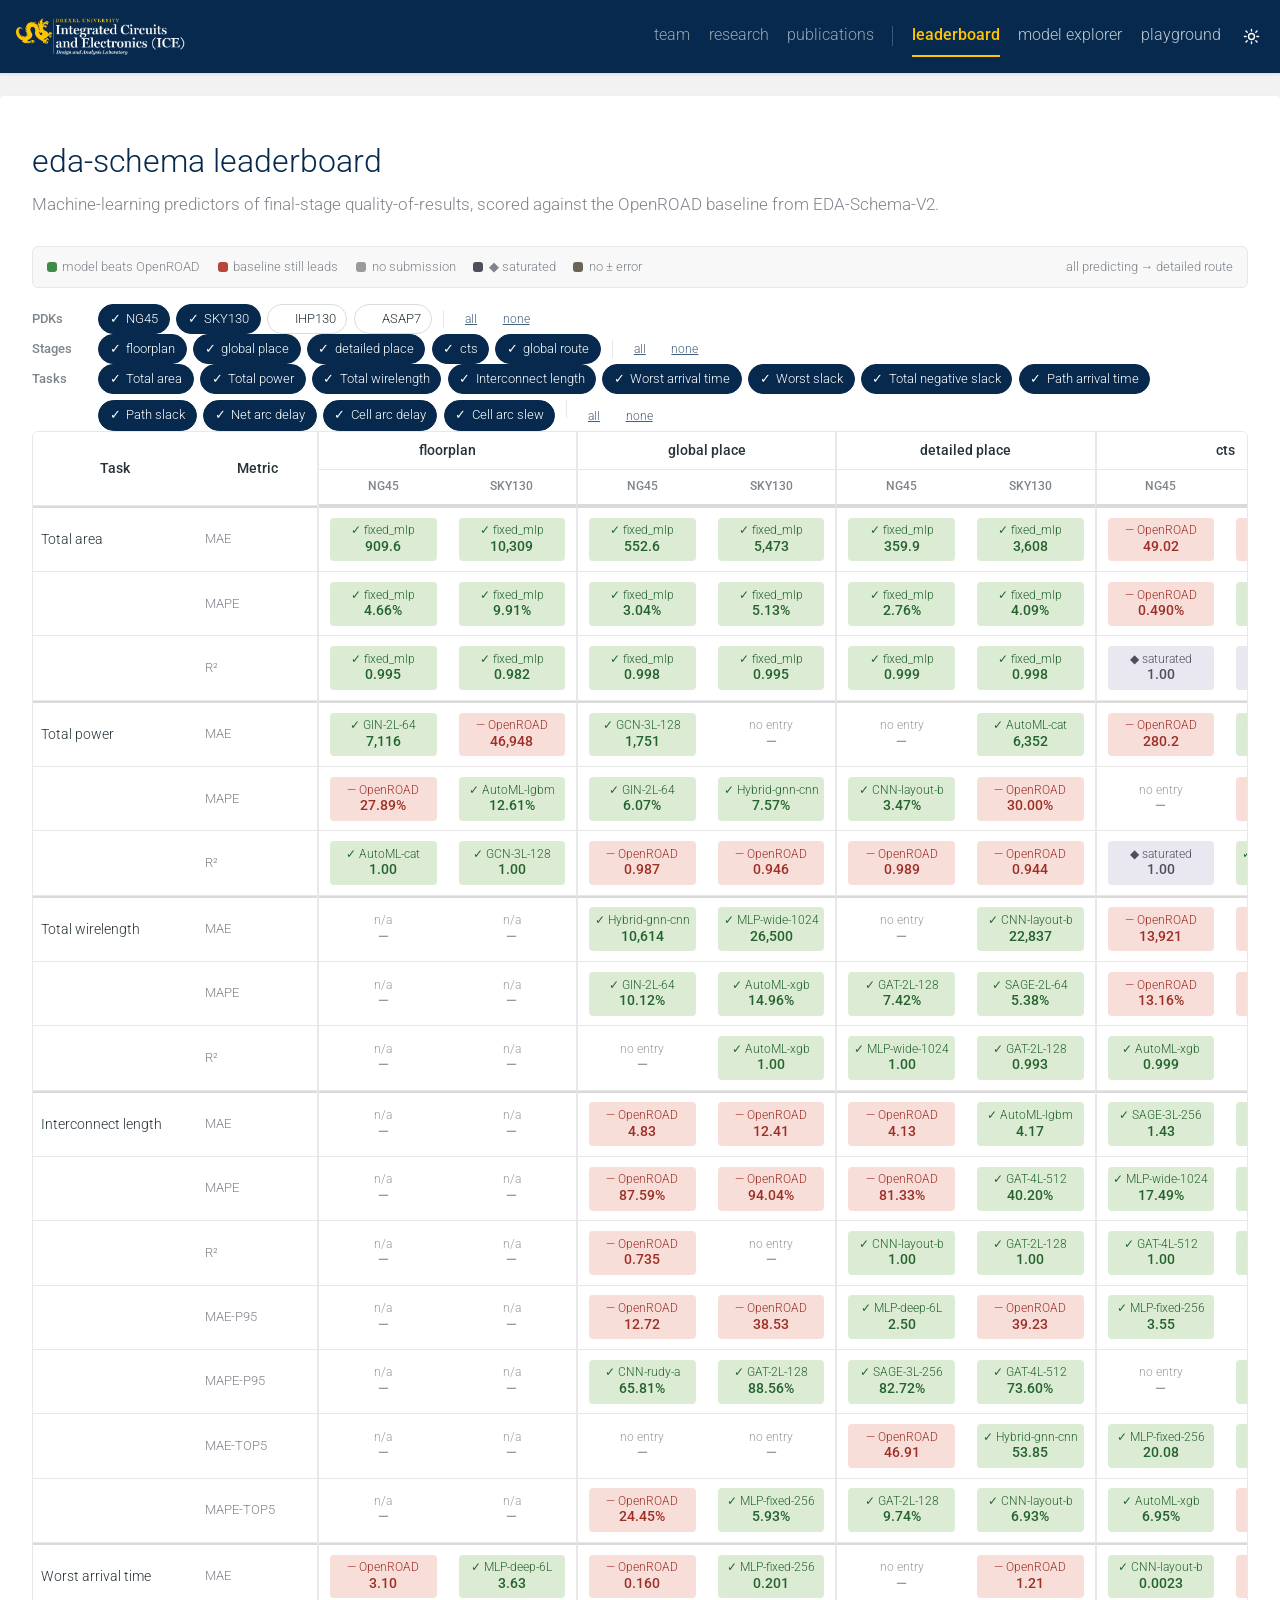
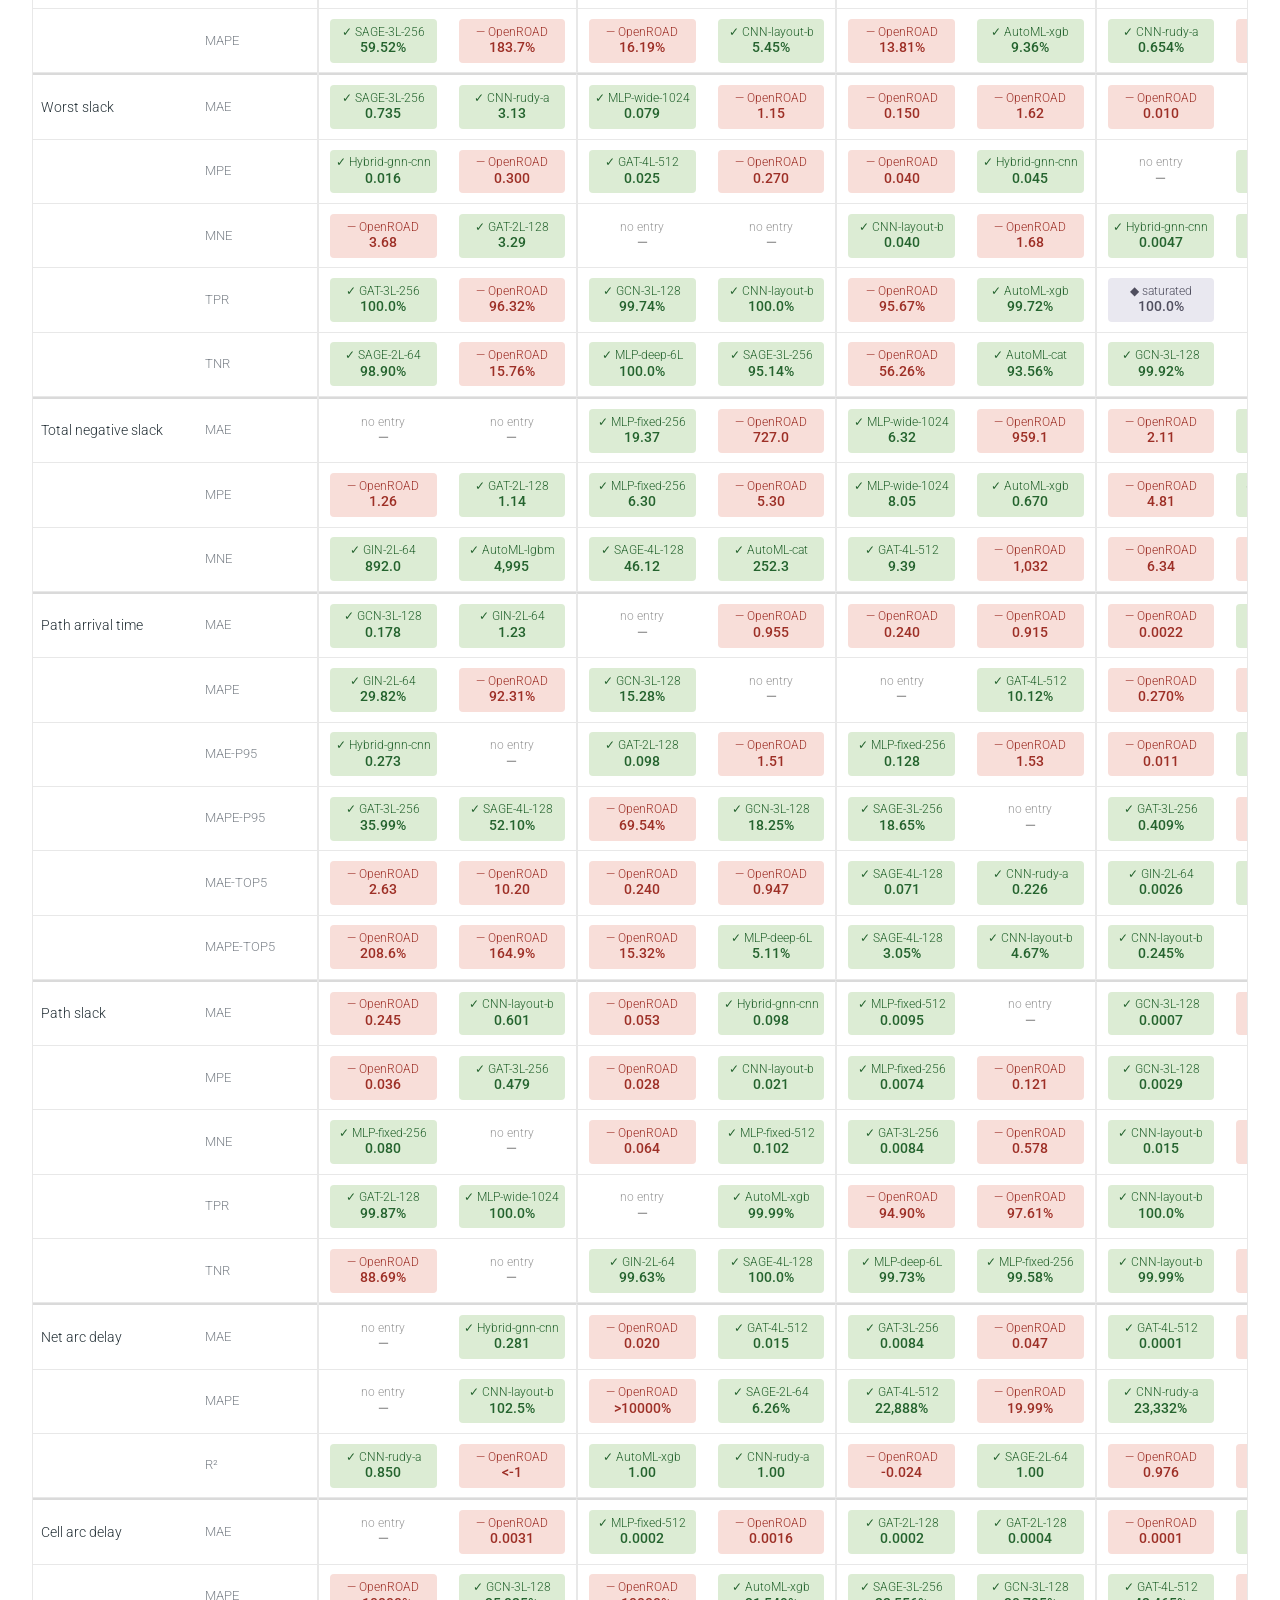
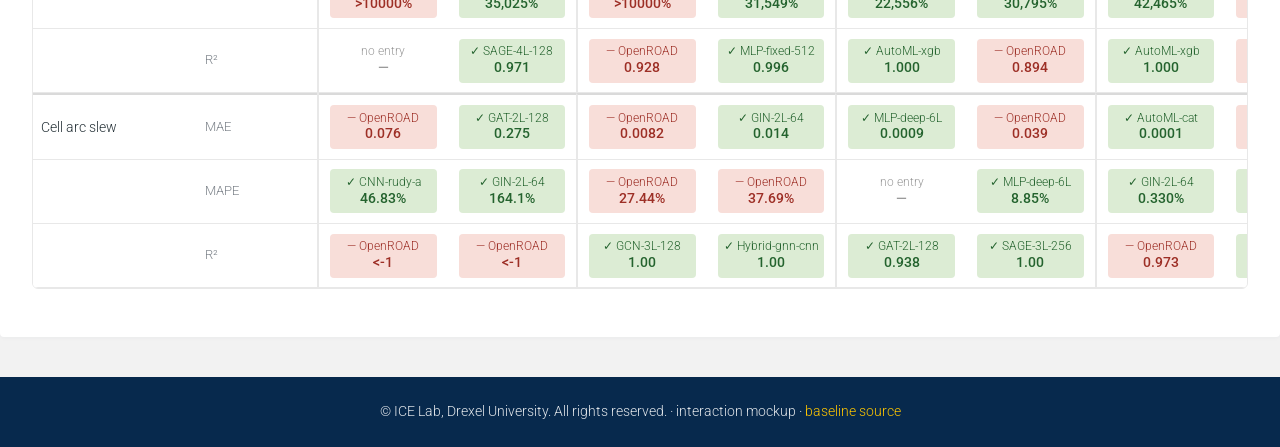
==== commit dfced39a: "Adopt the lab's own theme, header and branding Pull the Drexel ICE theme straight from JiwaniZakir/i" ====
--- a/index.html
+++ b/index.html
@@ -16,167 +16,18 @@
 <link rel="preconnect" href="https://fonts.googleapis.com">
 <link rel="preconnect" href="https://fonts.gstatic.com" crossorigin>
 <link rel="stylesheet" href="https://fonts.googleapis.com/css?family=Roboto:300,400,500,700|Roboto+Slab:100,300,400,500,700|Material+Icons&display=swap">
+<link rel="stylesheet" href="theme.css">
+<script src="theme.js"></script>
 <title>EDA-Schema Leaderboard | Drexel ICE Lab</title>
 <style>
 /* ===================================================================
-   Canonical design tokens — identical across index, explorer and
-   playground. Two semantic palettes that must never collide:
-   model families (saturated) and schema entities (muted).
+   Branding, design tokens, base type and the header all live in
+   theme.css, which mirrors the lab site's own SCSS. Only this page's
+   component styles are below.
    =================================================================== */
-:root{
-  /* radius scale */
-  --r-xs:3px; --r-sm:4px; --r-md:6px; --r-lg:8px; --r-pill:999px;
-
-  /* signed data, used by every chart */
-  --pos:#3b6fb0; --neg:#c06a2e; --dead:#b8b5ae;
-
-  /* model families — saturated */
-  --fam-gnn:#2f6bb5; --fam-cnn:#c25f22; --fam-mlp:#2f8f6b;
-  --fam-automl:#7a4bb8; --fam-hybrid:#a8762c;
-
-  /* schema entities — muted, deliberately distinct from the families */
-  --ent-netlist:#7d97cc; --ent-cell:#cf9b7e; --ent-power:#7cc9a8;
-  --ent-timing:#b58ad1; --ent-net:#6fb3b3; --ent-clock:#c4a463;
-  --ent-routing:#b07f96;
-}
-html[data-theme="dark"]{
-  --pos:#6da3d8; --neg:#dd9558; --dead:#55524c;
-  --fam-gnn:#6ba3de; --fam-cnn:#e08a4e; --fam-mlp:#5cbd94;
-  --fam-automl:#a882dd; --fam-hybrid:#d0a45c;
-  --ent-netlist:#93a9d6; --ent-cell:#d9ab92; --ent-power:#93d4ba;
-  --ent-timing:#c4a1dc; --ent-net:#87c4c4; --ent-clock:#d1b57e;
-  --ent-routing:#c295a8;
-}
-
-/* ==========================================================================
-   EDA-Schema Leaderboard — Drexel ICE Lab theme
-   Mirrors drexel-ice.github.io (al-folio Jekyll theme) so the leaderboard
-   reads as part of the lab site rather than a bolt-on.
-
-   Token names follow al-folio's --global-* convention exactly, so this file
-   can be swapped for the lab's own _themes.scss output without renaming.
-   Drop into static/css/ and link before the component styles.
-   ========================================================================== */
-
-/* --- Typography -----------------------------------------------------------
-   al-folio loads Roboto + Roboto Slab from Google Fonts. Add this to <head>:
-
-   <link rel="preconnect" href="https://fonts.googleapis.com">
-   <link rel="preconnect" href="https://fonts.gstatic.com" crossorigin>
-   <link rel="stylesheet" href="https://fonts.googleapis.com/css?family=Roboto:300,400,500,700|Roboto+Slab:100,300,400,500,700|Material+Icons&display=swap">
-   (this is the exact font URL from the lab's _config.yml)
-
-   The stacks below degrade cleanly if the fonts fail to load.
-   -------------------------------------------------------------------------- */
-
-:root {
-  --global-font-sans:  "Roboto", -apple-system, BlinkMacSystemFont, "Segoe UI",
-                       Oxygen, Ubuntu, Cantarell, "Helvetica Neue", sans-serif;
-  --global-font-slab:  "Roboto Slab", Georgia, "Times New Roman", serif;
-  --global-font-mono:  ui-monospace, SFMono-Regular, Menlo, Consolas, monospace;
-
-  /* --- Drexel brand ---------------------------------------------------- */
-  --global-theme-color:   #07294D;   /* Drexel navy  — links, nav, headers   */
-  --global-accent-color:  #FFC600;   /* Drexel gold  — chrome accents ONLY,
-                                        never data: 1.4:1 on white          */
-  --global-hover-color:   #0E4276;   /* navy lightened for hover            */
-  --global-hover-text-color: #ffffff;
-
-  /* --- Surfaces and text ------------------------------------------------ */
-  --global-bg-color:          #ffffff;
-  --global-card-bg-color:     #fafafa;
-  --global-code-bg-color:     #f5f5f5;
-  --global-text-color:        #212529;
-  --global-text-color-light:  #6c757d;
-  --global-divider-color:     #e6e6e6;
-  --global-divider-strong:    #cfcfcf;
-  --global-highlight-color:   #FFC600;
-
-  --global-footer-bg-color:   #07294D;
-  --global-footer-text-color: #ffffff;
-  --global-footer-link-color: #FFC600;
-
-  /* --- Leaderboard data palette ----------------------------------------
-     Deliberately NOT brand colors. Navy on navy kills a heatmap and gold on
-     white fails contrast. Every pair below clears 4.5:1 on its own ground.  */
-  --lb-win-bg:    #dcecd4;  --lb-win-fg:    #24632e;  --lb-win-solid:  #3f8a45;
-  --lb-lose-bg:   #f8ded9;  --lb-lose-fg:   #9d2f26;  --lb-lose-solid: #b8453a;
-  --lb-none-bg:   transparent; --lb-none-fg: #9a9a9a;
-  --lb-sat-bg:    #e9e8f0;  --lb-sat-fg:    #4f4e5e;
-  --lb-undef-bg:  #f2f0ec;  --lb-undef-fg:  #6b6558;  /* "no ± error" state */
-  --lb-warn:      #a8701f;
-
-  /* Architecture-diagram blocks */
-  --lb-layer-in-bg:   #edebe6;  --lb-layer-in-br:   #cfcbc2;
-  --lb-layer-op-bg:   #e4e2f7;  --lb-layer-op-br:   #b0a9e6;
-  --lb-layer-pool-bg: #d8eae1;  --lb-layer-pool-br: #85c3a7;
-  --lb-layer-out-bg:  #fadfd8;  --lb-layer-out-br:  #e09b8c;
-
-  --global-radius: 6px;
-  --global-shadow: 0 1px 3px rgba(0, 0, 0, .06);
-}
-
-/* --- Dark mode -------------------------------------------------------------
-   al-folio ships a theme toggle writing [data-theme="dark"] on <html>.
-   Matching it means the leaderboard follows the lab site's switch for free.  */
-html[data-theme="dark"] {
-  --global-bg-color:          #1c1c1d;
-  --global-card-bg-color:     #212122;
-  --global-code-bg-color:     #212122;
-  --global-text-color:        #e8e8e8;
-  --global-text-color-light:  #a0a0a0;
-  --global-divider-color:     #3a3a3c;
-  --global-divider-strong:    #4a4a4c;
-  --global-theme-color:       #4d8fd1;   /* navy is unreadable on dark      */
-  --global-hover-color:       #6ba6e0;
-
-  /* Architecture blocks must darken too, or the label text is invisible */
-  --lb-layer-in-bg:   #33333a;  --lb-layer-in-br:   #55555f;
-  --lb-layer-op-bg:   #2f2b4d;  --lb-layer-op-br:   #5b52a0;
-  --lb-layer-pool-bg: #1f3a30;  --lb-layer-pool-br: #3f7a62;
-  --lb-layer-out-bg:  #402420;  --lb-layer-out-br:  #8a4c3f;
-
-  --lb-win-bg:   #1f3a24;  --lb-win-fg:   #8ed69a;
-  --lb-lose-bg:  #3d211e;  --lb-lose-fg:  #e8938a;
-  --lb-sat-bg:   #2a2a33;  --lb-sat-fg:   #a8a6b8;
-  --lb-undef-bg: #2e2c28;  --lb-undef-fg: #b0a894;
-}
-
-/* --- Base ---------------------------------------------------------------- */
-
-body {
-  margin: 0;
-  background: var(--global-bg-color);
-  color: var(--global-text-color);
-  font-family: var(--global-font-sans);
-  font-size: 15px;
-  line-height: 1.6;
-  -webkit-font-smoothing: antialiased;
-}
-
-/* al-folio sets headings in the slab face — this is the single strongest
-   visual cue that a page belongs to the lab site. */
-h1, h2, h3, h4, h5, h6 {
-  font-family: var(--global-font-slab);
-  font-weight: 400;
-  color: var(--global-text-color);
-  letter-spacing: -.005em;
-  margin: 0 0 .5rem;
-}
-h1 { font-size: 2rem; }
-h2 { font-size: 1.5rem; }
-h3 { font-size: 1.2rem; }
-
-/* al-folio lowercases page titles and nav labels. Keep it — it is a
-   recognizable signature of the lab site. */
+
+/* al-folio lowercases page titles and nav labels. */
 .page-title, .nav-link { text-transform: lowercase; }
-
-a {
-  color: var(--global-theme-color);
-  text-decoration: none;
-  transition: color .15s ease;
-}
-a:hover { color: var(--global-hover-color); text-decoration: underline; }
 
 code, pre, .mono { font-family: var(--global-font-mono); font-size: .9em; }
 code  { background: var(--global-code-bg-color); padding: .12em .4em;
@@ -186,41 +37,15 @@
 
 .num { font-variant-numeric: tabular-nums; }
 
-/* --- Navbar ---------------------------------------------------------------
-   al-folio: white ground, logo left, lowercase links right, thin bottom rule.
-   The leaderboard keeps that rather than a navy bar, so the two sites feel
-   continuous. Navy is reserved for links, active state, and the footer.      */
-
-.navbar {
-  display: flex; align-items: center; gap: 1.5rem;
-  padding: .9rem 1.5rem;
-  background: var(--global-bg-color);
-  border-bottom: 1px solid var(--global-divider-color);
-  position: sticky; top: 0; z-index: 100;
-}
-.navbar .brand { display: flex; align-items: center; gap: .7rem; }
-.navbar .brand img { height: 34px; width: auto; }
-.navbar .brand .title {
-  font-family: var(--global-font-slab);
-  font-size: 1.05rem; color: var(--global-theme-color);
-}
-.navbar nav { margin-left: auto; display: flex; gap: 1.4rem; }
-.navbar nav a {
-  font-size: .95rem; color: var(--global-text-color);
-  text-transform: lowercase; padding-bottom: 2px;
-  border-bottom: 2px solid transparent;
-}
-.navbar nav a:hover { color: var(--global-theme-color); text-decoration: none; }
-.navbar nav a[aria-current="page"] {
-  color: var(--global-theme-color);
-  border-bottom-color: var(--global-accent-color);  /* gold underline */
-}
-
 /* --- Layout -------------------------------------------------------------- */
 
 /* al-folio sets max_width: 930px in _config.yml. Prose keeps that; the data grid
    needs more room, so .container--wide is the one documented deviation. */
-.container { max-width: 930px; margin: 0 auto; padding: 2rem 1.5rem 4rem; }
+/* content sits on a white surface over the grey ground, as on the lab site:
+   930px, 4px radius, the same barely-there navy shadow, no border */
+.container { max-width: 930px; margin: 1.5rem auto 2.5rem; padding: 2.5rem 2rem 3rem;
+  background: var(--global-surface-bg); border-radius: var(--global-surface-radius);
+  box-shadow: var(--global-surface-shadow); }
 .container--wide { max-width: 1440px; }
 
 .page-header { margin-bottom: 1.75rem; }
@@ -341,12 +166,9 @@
 }
 
 /* ===== mockup banner ===== */
-.mockbar{background:#FFF4CC;border-bottom:1px solid #E8CE72;color:#5c4708;padding:.55rem 1.5rem;
-  font-size:.85rem;display:flex;align-items:center;gap:.6rem;flex-wrap:wrap}
-.mockbar b{font-weight:600}
-.mockbar button{margin-left:auto;font:inherit;font-size:.8rem;background:none;border:1px solid #C9A93C;
-  color:#5c4708;border-radius:var(--r-pill);padding:.12rem .7rem;cursor:pointer}
-html[data-theme="dark"] .mockbar{background:#3a2f0d;border-bottom-color:#6b5a1e;color:#e8d79a}
+
+
+html[data-theme="dark"] 
 
 /* ===== controls ===== */
 .ctrls{display:flex;flex-direction:column;gap:.5rem;margin-bottom:.9rem}
@@ -512,14 +334,13 @@
 }
 
 /* al-folio: enable_progressbar + back_to_top, both true in _config.yml */
-#prog{position:fixed;top:0;left:0;height:2px;background:var(--global-theme-color);
+#prog{position:fixed;top:0;left:0;height:3px;background:var(--global-accent-color);
   z-index:300;width:0;transition:width .08s linear}
 #top{position:fixed;right:1.2rem;bottom:1.2rem;z-index:120;width:38px;height:38px;
   border-radius:50%;border:none;cursor:pointer;background:rgba(0,0,0,.4);color:#fff;
   font-size:1rem;opacity:0;pointer-events:none;transition:opacity .2s}
 #top.on{opacity:1;pointer-events:auto}
 html[data-theme="dark"] #top{background:rgba(255,255,255,.25)}
-.navbar{position:sticky;top:0}
 
 /* ==================== HF-style leaderboard controls ==================== */
 .tabs{display:flex;gap:.15rem;border-bottom:1px solid var(--global-divider-color);margin-bottom:1.2rem}
@@ -688,7 +509,6 @@
   margin:1.2rem 0 0;flex-wrap:wrap}
 .beatstrip .bt{font-size:.92rem}
 .beatstrip .bs{font-size:.8rem;color:var(--global-text-color-light)}
-
 
 /* ===== rank matrix, Arena-style ===== */
 .mxhead{display:flex;align-items:flex-start;justify-content:space-between;gap:1.2rem;
@@ -745,7 +565,6 @@
 .mxlegend .sw.win{background:var(--lb-win-bg);border:1px solid var(--lb-win-fg)}
 .mxlegend .sw.lose{background:var(--lb-lose-bg);border:1px solid var(--lb-lose-fg)}
 
-
 /* input representation */
 .ivec{margin:.8rem 0 1.3rem}
 .ivbar{display:flex;height:26px;border-radius:var(--r-sm);overflow:hidden}
@@ -758,7 +577,6 @@
 .ivcells{display:flex;gap:2px;flex-wrap:wrap;margin-top:.7rem}
 .ivcells i{width:13px;height:13px;border-radius:var(--r-xs);display:block;opacity:.82}
 .ivnote{font-size:.8rem;color:var(--global-text-color-light);margin-top:.6rem}
-
 
 /* ===== chart gallery ===== */
 .gallery{border:1px solid var(--global-divider-color);border-radius:var(--r-lg);
@@ -808,25 +626,23 @@
 
 <div id="prog"></div>
 
-<div class="mockbar" id="mockbar">
-  <span><b>Interaction mockup.</b> Baselines are real (published Table&nbsp;8), and
-    <b>fixed_mlp</b> under <b>Total area</b> is a real run &mdash; weights, curves and per-circuit
-    scores read out of the lab&rsquo;s tree. Every other model name, score and architecture on this
-    page is a synthetic placeholder.</span>
-  <button onclick="document.getElementById('mockbar').remove()">dismiss</button>
-</div>
-
-<div class="navbar">
-  <div class="brand"><span class="title">Drexel ICE Lab</span></div>
-  <nav>
-    <a href="https://drexel-ice.github.io/">team</a>
-    <a href="https://drexel-ice.github.io/publications/">publications</a>
-    <a href="index.html" aria-current="page">leaderboard</a>
-    <a href="explorer.html" data-ctxlink="explorer.html">model explorer</a>
-    <a href="playground.html" data-ctxlink="playground.html">playground</a>
-    <button class="themebtn" id="themebtn">dark</button>
-  </nav>
-</div>
+<header class="icelab-navbar">
+  <div class="navbar-inner">
+    <a class="navbar-brand" href="https://drexel-ice.github.io/">
+      <img src="assets/img/icelab_logo.png" class="icelab-logo-img" alt="Integrated Circuits and Electronics (ICE) Design and Analysis Laboratory — Drexel University" loading="eager">
+    </a>
+    <nav>
+      <a class="offsite" href="https://drexel-ice.github.io/team/">team</a>
+      <a class="offsite" href="https://drexel-ice.github.io/research/">research</a>
+      <a class="offsite" href="https://drexel-ice.github.io/publications/">publications</a>
+      <span class="navsep"></span>
+      <a href="index.html" aria-current="page">leaderboard</a>
+      <a href="explorer.html" data-ctxlink="explorer.html">model explorer</a>
+      <a href="playground.html" data-ctxlink="playground.html">playground</a>
+      <button class="themebtn" id="themebtn" title="Change theme" aria-label="Change theme"><svg class="i-light" viewBox="0 0 24 24" fill="none" stroke="currentColor" stroke-width="2" stroke-linecap="round" aria-hidden="true"><circle cx="12" cy="12" r="4.2"/><path d="M12 2v2.4M12 19.6V22M4.2 4.2l1.7 1.7M18.1 18.1l1.7 1.7M2 12h2.4M19.6 12H22M4.2 19.8l1.7-1.7M18.1 5.9l1.7-1.7"/></svg><svg class="i-dark" viewBox="0 0 24 24" fill="currentColor" aria-hidden="true"><path d="M21 13.3A9 9 0 1 1 10.7 3a7.2 7.2 0 0 0 10.3 10.3z"/></svg></button>
+    </nav>
+  </div>
+</header>
 
 <div class="container container--wide">
 
@@ -1220,7 +1036,7 @@
   const ctx=cv.getContext("2d"),r=lrng(stage+pdk);
   const dark=document.documentElement.getAttribute("data-theme")==="dark";
   cv.width=W;cv.height=H;
-  ctx.fillStyle=dark?"#1c1c1d":"#ffffff";ctx.fillRect(0,0,W,H);
+  ctx.fillStyle=dark?"#001d36":"#ffffff";ctx.fillRect(0,0,W,H);
   const M=14, cw=W-2*M, chh=H-2*M;
   const ink=dark?"#8a8781":"#6c757d", cell=dark?"#6da3d8":"#3b6fb0";
 
@@ -2237,11 +2053,7 @@
     o.setAttribute("aria-pressed",o.dataset.mode===mode));
   resort();
 });
-document.getElementById("themebtn").onclick=function(){
-  const d=document.documentElement.getAttribute("data-theme")==="dark";
-  document.documentElement.setAttribute("data-theme",d?"light":"dark");
-  this.textContent=d?"dark":"light";
-};
+/* theme.js owns the switch and remembers it across the three pages */
 addEventListener("click",()=>document.querySelectorAll(".dropmenu.on")
   .forEach(m=>m.classList.remove("on")));
 document.querySelectorAll("[data-ctab]").forEach(b=>b.onclick=()=>{
@@ -2265,7 +2077,6 @@
 topBtn.onclick=()=>scrollTo({top:0,behavior:"smooth"});
 
 matrix();
-
 
 /* ===================================================================
    Rank matrix — Arena's overview view, adapted. Models are rows, the
--- a/theme.css
+++ b/theme.css
@@ -0,0 +1,311 @@
+/* ===========================================================================
+   Drexel ICE Lab theme.
+
+   Values are taken from the lab site's own source, JiwaniZakir/icelab-website:
+     _sass/_variables.scss   Drexel Material Design palette
+     _sass/_themes.scss      light and dark token maps
+     _sass/_navbar.scss      the navy header
+     _sass/_typography.scss  headings, body copy, links
+     assets/img/icelab_logo.png
+
+   Token names follow al-folio's --global-* convention, so the three pages can
+   read this file or the lab's compiled stylesheet interchangeably. This is the
+   single source of truth for branding; the pages carry only their own
+   component styles.
+   =========================================================================== */
+
+:root {
+  color-scheme: light;
+
+  /* --- Type ------------------------------------------------------------
+     The lab loads Roboto + Roboto Slab + Material Icons from Google Fonts.
+     Headings are set in Roboto Light, not the slab face. */
+  --global-font-sans: "Roboto", -apple-system, BlinkMacSystemFont, "Segoe UI",
+                      Oxygen, Ubuntu, Cantarell, "Helvetica Neue", sans-serif;
+  /* The lab loads Roboto Slab but sets every heading in Roboto Light, so the
+     slab token is an alias here: it keeps the pages' rules unchanged while
+     rendering the same face the lab site uses. */
+  --global-font-slab: var(--global-font-sans);
+  --global-font-mono: ui-monospace, SFMono-Regular, Menlo, Consolas, monospace;
+
+  /* --- Drexel Material palette, verbatim from _variables.scss ----------- */
+  --md-primary-50:  #eef6fd;  --md-primary-100: #d8eafa;
+  --md-primary-200: #b6d7f2;  --md-primary-300: #85bbe7;
+  --md-primary-400: #559dda;  --md-primary-500: #1d7dce;
+  --md-primary-600: #1768ae;  --md-primary-700: #11528e;
+  --md-primary-800: #0b3d6e;  --md-primary-900: #07294d;
+
+  --md-secondary-50:  #fffbea; --md-secondary-100: #fff3bf;
+  --md-secondary-200: #ffe680; --md-secondary-300: #ffd83d;
+  --md-secondary-400: #ffce12; --md-secondary-500: #fec500;
+  --md-secondary-600: #d9a800; --md-secondary-700: #ad8500;
+  --md-secondary-800: #806300; --md-secondary-900: #4d3b00;
+
+  --md-primary: #07294d;              /* Drexel navy */
+  --md-on-primary: #ffffff;
+  --md-primary-container: #d8eafa;
+  --md-on-primary-container: #001d36;
+
+  --md-secondary: #fec500;            /* Drexel gold */
+  --md-on-secondary: #1f1800;
+  --md-secondary-container: #fff0b3;
+  --md-on-secondary-container: #241a00;
+
+  --md-background: #f2f2f2;
+  --md-on-background: #263238;
+  --md-surface: #ffffff;
+  --md-on-surface: #263238;
+  --md-surface-variant: #f8f8f8;
+  --md-on-surface-variant: #7f858c;
+
+  --md-outline: #dadada;
+  --md-outline-variant: #e8e8e8;
+
+  --md-text-primary: #263238;
+  --md-text-secondary: #7f858c;
+  --md-text-disabled: #a9a9a9;
+
+  --md-navbar-bg: var(--md-primary);
+  --md-navbar-text: var(--md-on-primary);
+  --md-navbar-text-muted: rgba(255, 255, 255, 0.75);
+  --md-navbar-hover: var(--md-secondary);
+  --md-navbar-active: var(--md-secondary);
+  --md-heading-color: var(--md-primary);
+  --md-accent: var(--md-secondary);
+
+  /* --- al-folio globals, mapped to Material roles as _themes.scss does --- */
+  --global-bg-color:          var(--md-surface);
+  --global-page-bg-color:     var(--md-background);
+  --global-card-bg-color:     var(--md-surface-variant);
+  --global-code-bg-color:     var(--md-primary-container);
+  --global-text-color:        var(--md-text-primary);
+  --global-text-color-light:  var(--md-text-secondary);
+  --global-divider-color:     var(--md-outline-variant);
+  --global-divider-strong:    var(--md-outline);
+  --global-theme-color:       var(--md-primary);
+  --global-accent-color:      var(--md-secondary);
+  --global-highlight-color:   var(--md-secondary);
+  --global-link-color:        var(--md-primary-600);
+  --global-hover-color:       var(--md-primary-800);
+  --global-hover-text-color:  var(--md-on-primary);
+
+  --global-footer-bg-color:   var(--md-primary);
+  --global-footer-text-color: rgba(255, 255, 255, 0.88);
+  --global-footer-link-color: var(--md-secondary);
+
+  --global-radius: 6px;
+  --global-shadow: 0 1px 3px rgba(7, 41, 77, 0.12);
+
+  /* the lab's content card: white, 4px, barely-there shadow, no border */
+  --global-surface-bg:     var(--md-surface);
+  --global-surface-shadow: 0 1px 4px rgba(7, 41, 77, .04);
+  --global-surface-radius: 4px;
+
+  /* --- Prototype-only palettes -----------------------------------------
+     Deliberately NOT brand colors: navy on navy kills a heatmap and gold on
+     white fails contrast. Every pair clears 4.5:1 on its own ground. */
+  --r-xs: 3px; --r-sm: 4px; --r-md: 6px; --r-lg: 8px; --r-pill: 999px;
+
+  --pos: #3b6fb0; --neg: #c06a2e; --dead: #b8b5ae;
+
+  --fam-gnn: #2f6bb5; --fam-cnn: #c25f22; --fam-mlp: #2f8f6b;
+  --fam-automl: #7a4bb8; --fam-hybrid: #a8762c;
+
+  --ent-netlist: #7d97cc; --ent-cell: #cf9b7e; --ent-power: #7cc9a8;
+  --ent-timing: #b58ad1; --ent-net: #6fb3b3; --ent-clock: #c4a463;
+  --ent-routing: #b07f96;
+
+  --lb-win-bg:   #dcecd4;  --lb-win-fg:   #24632e;  --lb-win-solid:  #3f8a45;
+  --lb-lose-bg:  #f8ded9;  --lb-lose-fg:  #9d2f26;  --lb-lose-solid: #b8453a;
+  --lb-none-bg:  transparent; --lb-none-fg: #9a9a9a;
+  --lb-sat-bg:   #e9e8f0;  --lb-sat-fg:   #4f4e5e;
+  --lb-undef-bg: #f2f0ec;  --lb-undef-fg: #6b6558;
+  --lb-warn:     #a8701f;
+
+  --lb-layer-in-bg:   #edebe6;  --lb-layer-in-br:   #cfcbc2;
+  --lb-layer-op-bg:   #e4e2f7;  --lb-layer-op-br:   #b0a9e6;
+  --lb-layer-pool-bg: #d8eae1;  --lb-layer-pool-br: #85c3a7;
+  --lb-layer-out-bg:  #fadfd8;  --lb-layer-out-br:  #e09b8c;
+}
+
+/* --- Dark ------------------------------------------------------------------
+   The lab's dark theme is navy, not black: the background is the Material
+   on-primary-container (#001d36) and surfaces step up through the primary
+   ramp. Straight from _themes.scss. */
+html[data-theme="dark"] {
+  color-scheme: dark;
+
+  --md-background: #001d36;
+  --md-on-background: var(--md-primary-50);
+  --md-surface: #0b3d6e;
+  --md-on-surface: var(--md-primary-50);
+  --md-surface-variant: #07294d;
+  --md-on-surface-variant: var(--md-primary-200);
+  --md-outline: #11528e;
+  --md-outline-variant: #0b3d6e;
+  --md-text-primary: var(--md-primary-50);
+  --md-text-secondary: var(--md-primary-200);
+  --md-text-disabled: var(--md-primary-400);
+  --md-primary-container: #0b3d6e;
+  --md-on-primary-container: var(--md-primary-100);
+  --md-secondary-container: #4d3b00;
+  --md-on-secondary-container: var(--md-secondary-100);
+
+  --md-navbar-bg: #07294d;
+  --md-heading-color: var(--md-primary-100);
+
+  /* In dark the lab does not raise surfaces above the ground: cards, tables
+     and the page all sit on #001d36 and are told apart by their outline. */
+  --global-bg-color:         var(--md-background);
+  --global-card-bg-color:    var(--md-surface-variant);
+  --global-code-bg-color:    var(--md-surface-variant);
+
+  --global-divider-color:    var(--md-outline-variant);
+  --global-divider-strong:   var(--md-outline);
+  --global-theme-color:      var(--md-primary-300);
+  --global-link-color:       var(--md-primary-300);
+  --global-hover-color:      var(--md-secondary);
+  --global-hover-text-color: var(--md-on-secondary);
+  --global-footer-bg-color:  #07294d;
+  --global-shadow: 0 1px 3px rgba(0, 0, 0, 0.35);
+
+  /* in dark the lab drops the card entirely and lets content sit on the navy */
+  --global-surface-bg:     transparent;
+  --global-surface-shadow: none;
+
+  /* Data palettes re-seated on navy rather than on near-black. */
+  --pos: #7fb6e8; --neg: #e39a5f; --dead: #4a6076;
+
+  --fam-gnn: #6ba3de; --fam-cnn: #e08a4e; --fam-mlp: #5cbd94;
+  --fam-automl: #a882dd; --fam-hybrid: #d0a45c;
+
+  --ent-netlist: #93a9d6; --ent-cell: #d9ab92; --ent-power: #93d4ba;
+  --ent-timing: #c4a1dc; --ent-net: #87c4c4; --ent-clock: #d1b57e;
+  --ent-routing: #c295a8;
+
+  --lb-win-bg:   #14432c;  --lb-win-fg:   #8ed69a;  --lb-win-solid:  #3f8a45;
+  --lb-lose-bg:  #4a201c;  --lb-lose-fg:  #f0a49a;  --lb-lose-solid: #b8453a;
+  --lb-none-bg:  transparent; --lb-none-fg: #6f8aa3;
+  --lb-sat-bg:   #10375c;  --lb-sat-fg:   #b6d7f2;
+  --lb-undef-bg: #0e3050;  --lb-undef-fg: #9dc0dd;
+  --lb-warn:     #ffce12;
+
+  --lb-layer-in-bg:   #123354;  --lb-layer-in-br:   #1f5a8f;
+  --lb-layer-op-bg:   #2a2b5e;  --lb-layer-op-br:   #5b57b0;
+  --lb-layer-pool-bg: #12402f;  --lb-layer-pool-br: #3f8a68;
+  --lb-layer-out-bg:  #4a2620;  --lb-layer-out-br:  #9a5545;
+}
+
+/* --- Base ------------------------------------------------------------------ */
+
+body {
+  margin: 0;
+  background: var(--global-page-bg-color);
+  color: var(--global-text-color);
+  font-family: var(--global-font-sans);
+  font-size: 15px;
+  font-weight: 300;
+  line-height: 1.6;
+  -webkit-font-smoothing: antialiased;
+  padding-top: 72px;                 /* the header is fixed, as on the lab site */
+}
+
+/* Roboto Light in Drexel navy, matching article headings on the lab site. */
+h1, h2, h3, h4, h5, h6 {
+  font-family: var(--global-font-sans);
+  font-weight: 300;
+  color: var(--md-heading-color);
+  letter-spacing: normal;
+  margin: 0 0 .5rem;
+}
+h1 { font-size: 2rem; }
+h2 { font-size: 1.5rem; }
+h3 { font-size: 1.2rem; }
+strong, b { font-weight: 500; }
+
+a {
+  color: var(--global-link-color);
+  text-decoration: none;
+  transition: color .15s ease;
+}
+a:hover { color: var(--global-hover-color); text-decoration: underline; }
+
+/* Page content sits on a white surface over the grey ground, as it does on
+   the lab site. The prototype's own containers opt in with .surface. */
+.surface {
+  background: var(--global-surface-bg);
+  border-radius: var(--global-surface-radius);
+  box-shadow: var(--global-surface-shadow);
+}
+
+/* --- Header ----------------------------------------------------------------
+   Drexel navy, fixed, logo left and lowercase links right. Measurements match
+   the rendered lab site: 72px tall, 8px/16px padding, 2.85rem logo, links at
+   16px Roboto Light in white-75%, gold on hover and when current. */
+
+.icelab-navbar {
+  position: fixed; top: 0; left: 0; right: 0; z-index: 200;
+  background: var(--md-navbar-bg);
+  box-shadow: 0 1px 3px rgba(7, 41, 77, .12);
+  padding: 8px 16px;
+}
+.icelab-navbar .navbar-inner {
+  max-width: 1600px; margin: 0 auto;
+  display: flex; align-items: center; justify-content: space-between; gap: 1rem;
+}
+.icelab-navbar .navbar-brand {
+  display: block; padding: .35rem 0; line-height: 1;
+}
+.icelab-navbar .navbar-brand:hover { opacity: .92; }
+.icelab-navbar .icelab-logo-img {
+  display: block; height: 2.85rem; width: auto;
+  max-width: min(calc(100vw - 8rem), 18rem);
+}
+.icelab-navbar nav {
+  display: flex; align-items: center; gap: 1.15rem; flex-wrap: wrap;
+  justify-content: flex-end;
+}
+.icelab-navbar nav a {
+  font-size: 1rem; font-weight: 300; line-height: 1.5;
+  color: var(--md-navbar-text-muted);
+  text-transform: lowercase; padding: 8px 0;
+  border-bottom: 2px solid transparent;
+}
+.icelab-navbar nav a:hover {
+  color: var(--md-navbar-hover); text-decoration: none;
+}
+.icelab-navbar nav a[aria-current="page"] {
+  color: var(--md-navbar-active); font-weight: 500;
+  border-bottom-color: var(--md-secondary);
+}
+/* the lab's own pages, held slightly back from this prototype's three */
+.icelab-navbar nav .navsep {
+  width: 1px; height: 20px; background: rgba(255, 255, 255, .22);
+}
+.icelab-navbar nav a.offsite { color: rgba(255, 255, 255, .58); }
+.icelab-navbar nav a.offsite:hover { color: var(--md-navbar-hover); }
+
+/* Theme toggle, styled after the lab's #light-toggle. */
+.icelab-navbar .themebtn {
+  background: none; border: 0; cursor: pointer; padding: 4px;
+  color: #fff; line-height: 0; border-radius: var(--r-sm);
+}
+.icelab-navbar .themebtn:hover { color: var(--md-navbar-hover); }
+.icelab-navbar .themebtn svg { width: 17px; height: 17px; display: block; }
+.icelab-navbar .themebtn .i-dark { display: none; }
+html[data-theme="dark"] .icelab-navbar .themebtn .i-light { display: none; }
+html[data-theme="dark"] .icelab-navbar .themebtn .i-dark { display: block; }
+
+@media (max-width: 720px) {
+  body { padding-top: 116px; }
+  .icelab-navbar .navbar-inner { flex-direction: column; align-items: flex-start; gap: .35rem; }
+  .icelab-navbar nav { gap: .85rem; }
+  .icelab-navbar nav a { font-size: .9rem; padding: 2px 0; }
+}
+
+/* --- Footer ---------------------------------------------------------------- */
+.footer, .foot {
+  background: var(--global-footer-bg-color);
+  color: var(--global-footer-text-color);
+}
+.footer a, .foot a { color: var(--global-footer-link-color); }
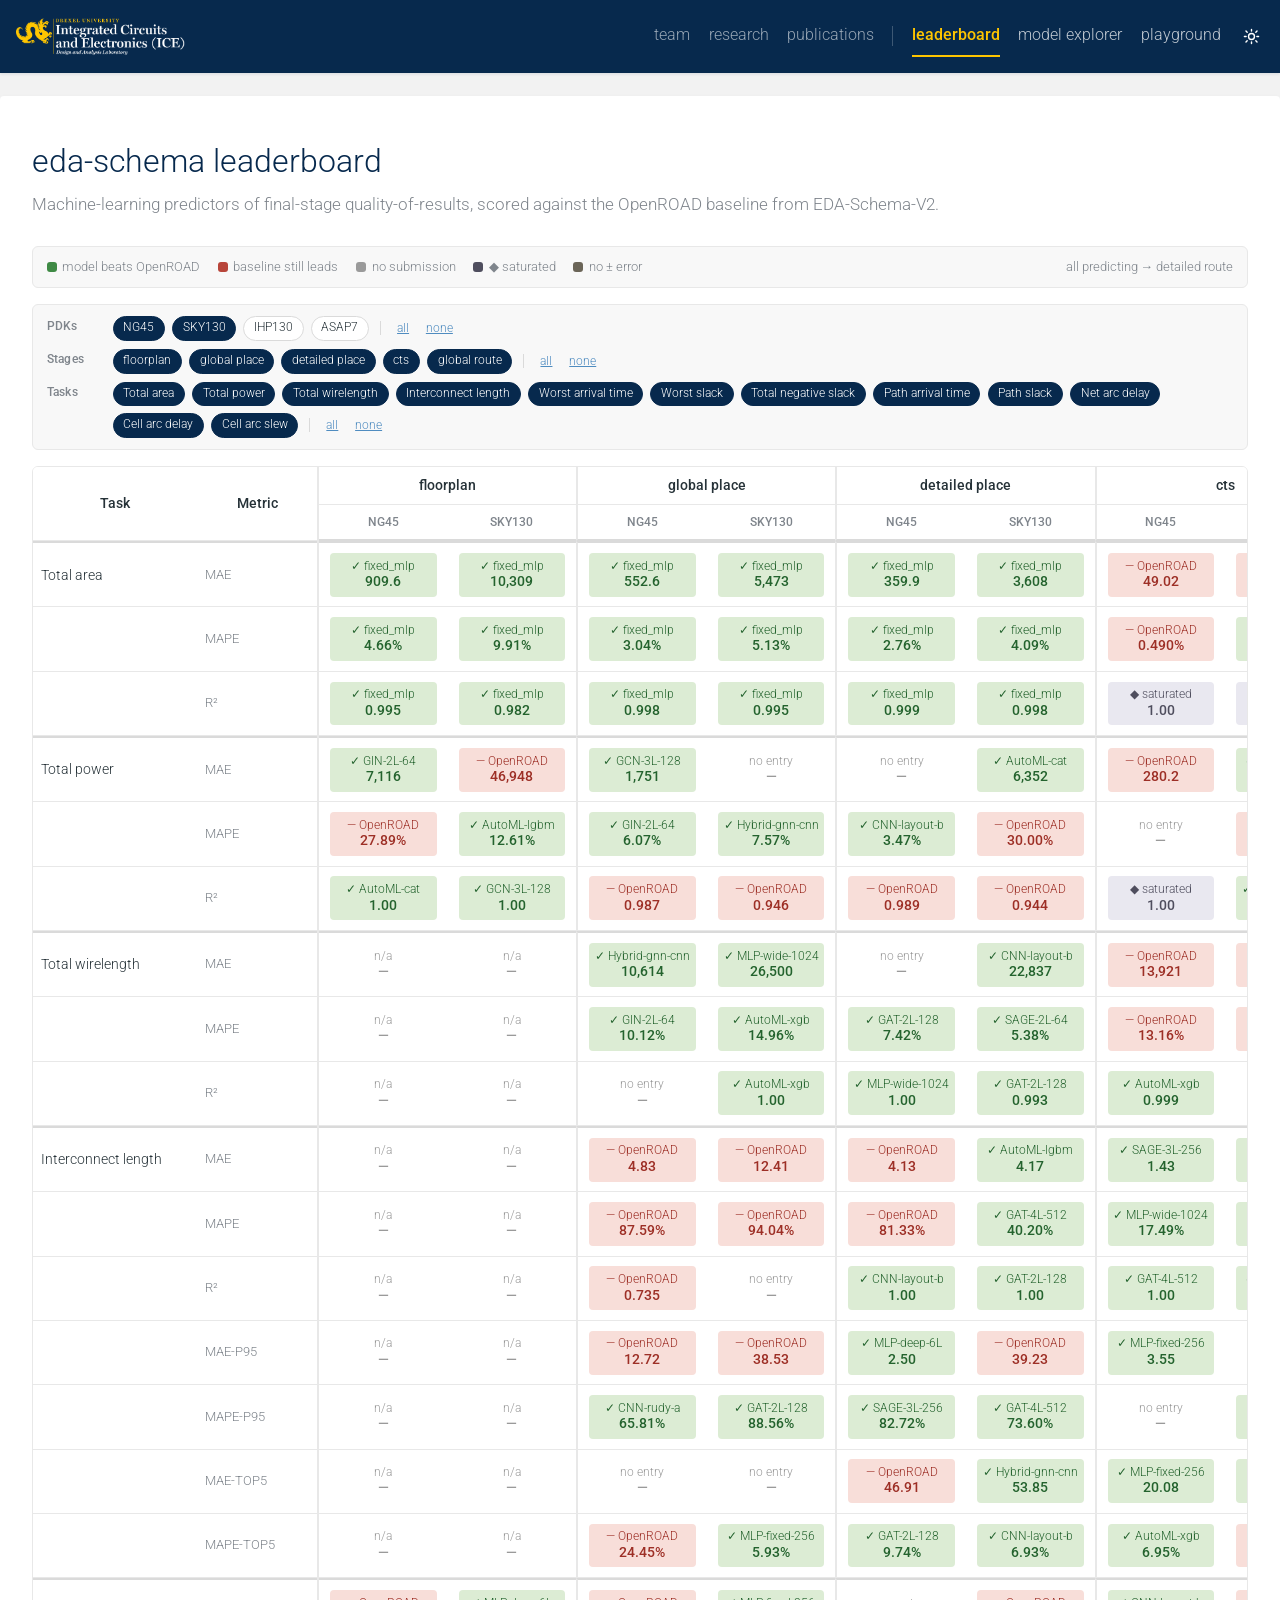
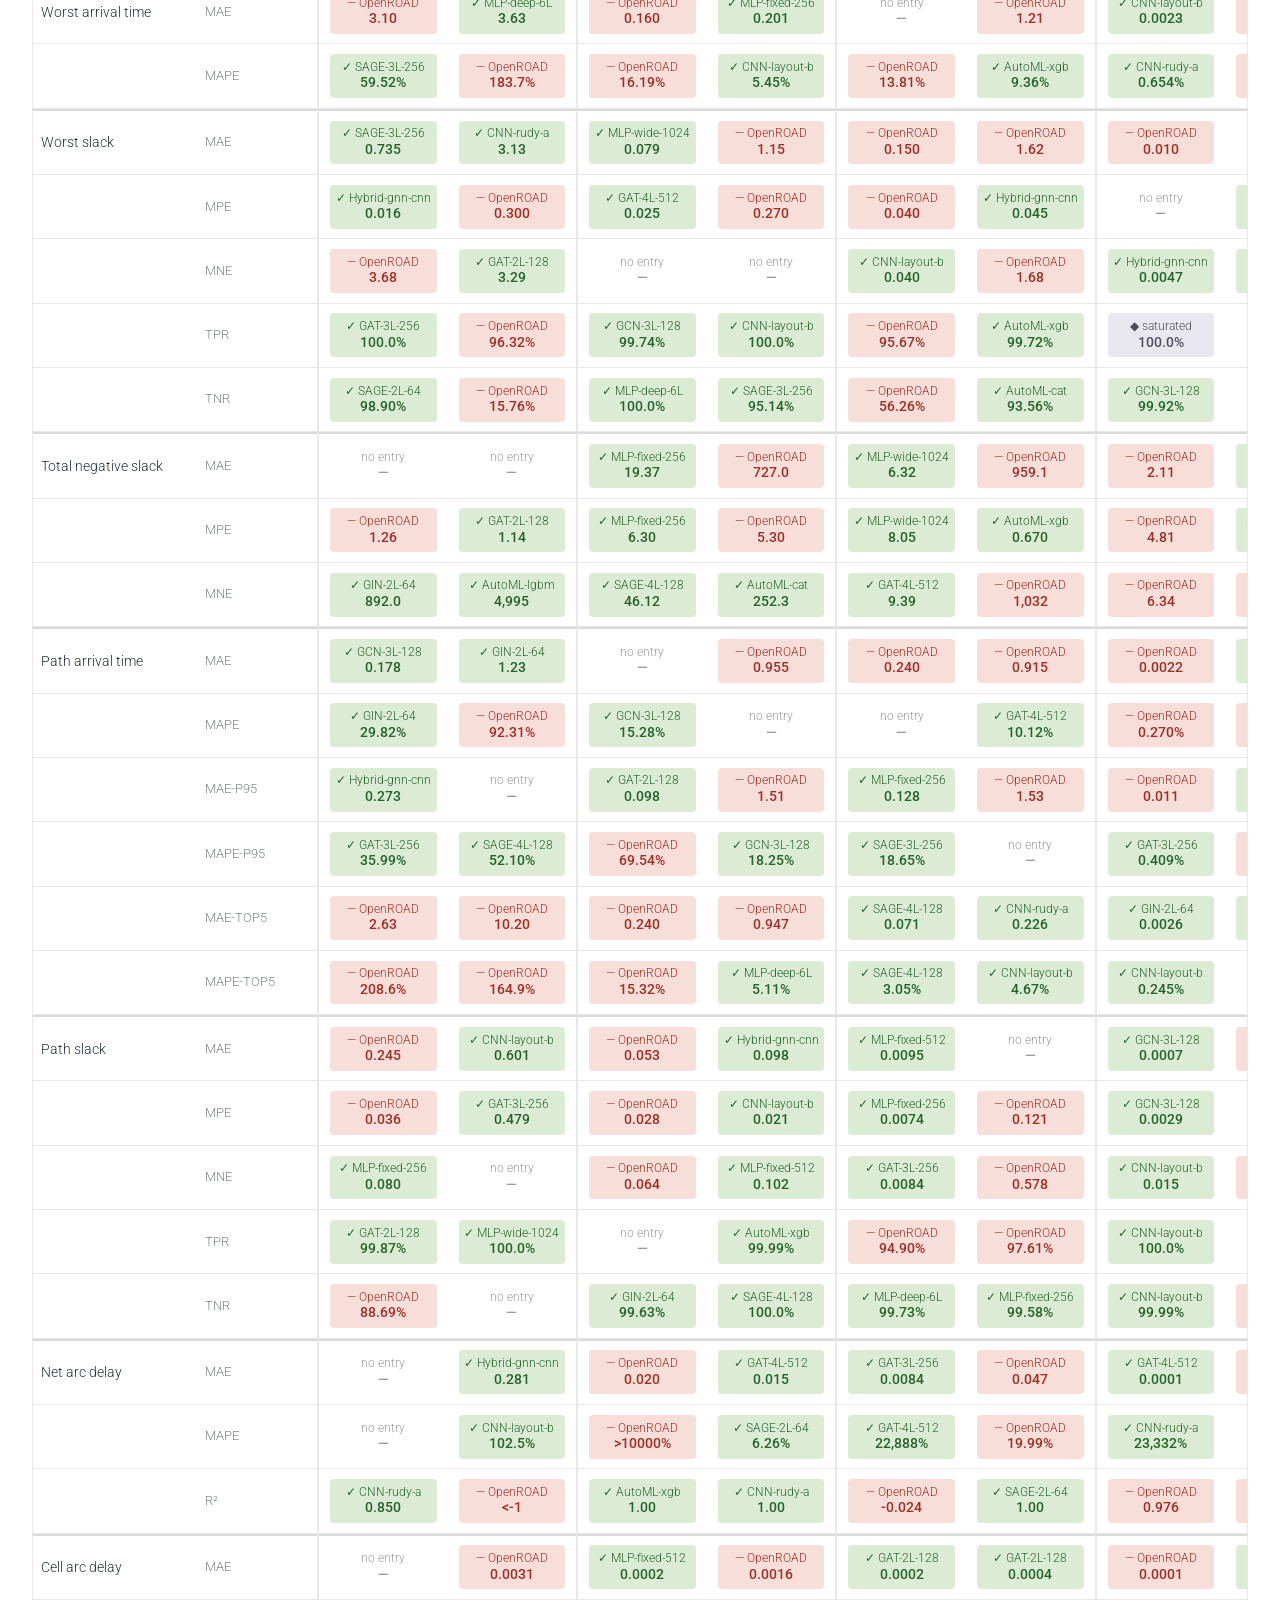
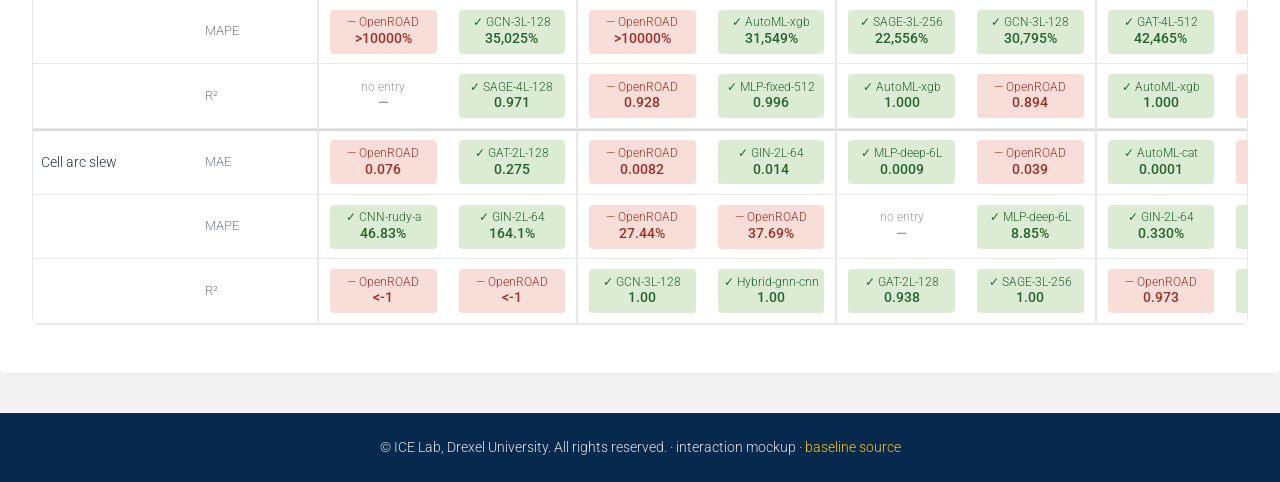
==== commit 4ddfce16: "Drop the alert bars, tighten the filters The yellow and red banners are gone from the explorer and t" ====
--- a/index.html
+++ b/index.html
@@ -165,28 +165,30 @@
   .navbar nav { gap: .9rem; font-size: .9rem; }
 }
 
-/* ===== mockup banner ===== */
-
-
-html[data-theme="dark"] 
-
 /* ===== controls ===== */
-.ctrls{display:flex;flex-direction:column;gap:.5rem;margin-bottom:.9rem}
-.ctrlrow .mini{font:inherit;font-size:.78rem;padding:.22rem .6rem;border:none;background:none;
-  color:var(--global-theme-color);cursor:pointer;text-decoration:underline;opacity:.75}
+/* Filter rows. Every row is the same two-column grid so the pills line up
+   down the left edge, and the pill set carries its own row and column gaps
+   so wrapped rows keep clear of each other. */
+.ctrls{display:flex;flex-direction:column;gap:.5rem;margin-bottom:1rem;
+  padding:.7rem .85rem;background:var(--global-card-bg-color);
+  border:1px solid var(--global-divider-color);border-radius:var(--global-radius)}
+.ctrlrow{display:grid;grid-template-columns:58px minmax(0,1fr);gap:.5rem;align-items:start}
+.ctrlrow .lbl{font-size:.74rem;line-height:1.7;color:var(--global-text-color-light);
+  font-weight:500;letter-spacing:.02em}
+.chks{display:flex;align-items:center;flex-wrap:wrap;gap:.4rem .45rem}
+.ctrlrow .mini{font:inherit;font-size:.72rem;padding:.1rem .3rem;border:none;background:none;
+  color:var(--global-link-color);cursor:pointer;text-decoration:underline;opacity:.75}
 .ctrlrow .mini:hover{opacity:1}
-.ctrlrow .sep{width:1px;height:18px;background:var(--global-divider-color);margin:0 .3rem}
-.ctrlrow{display:flex;align-items:center;gap:.4rem;flex-wrap:wrap}
-.ctrlrow .lbl{font-size:.82rem;color:var(--global-text-color-light);min-width:60px;
-  font-weight:500}
-.chk.sm{font-size:.8rem;padding:.24rem .65rem}
-.chk{font:inherit;font-size:.86rem;padding:.3rem .8rem;border:1px solid var(--global-divider-strong);
+.ctrlrow .sep{width:1px;height:14px;background:var(--global-divider-strong);margin:0 .25rem}
+.chk,.chk.sm{font:inherit;font-size:.74rem;line-height:1.5;padding:.16rem .6rem;
+  border:1px solid var(--global-divider-strong);
   border-radius:var(--r-pill);background:var(--global-bg-color);color:var(--global-text-color);cursor:pointer;
-  display:inline-flex;align-items:center;gap:.35rem;transition:background .15s,border-color .15s,color .15s}
+  display:inline-flex;align-items:center;white-space:nowrap;
+  transition:background .15s,border-color .15s,color .15s}
 .chk:hover{border-color:var(--global-theme-color)}
 .chk[aria-pressed="true"]{background:var(--global-theme-color);color:#fff;border-color:var(--global-theme-color)}
-.chk .tick{opacity:0;transition:opacity .15s}
-.chk[aria-pressed="true"] .tick{opacity:1}
+/* the filled state is the affordance; a tick would only pad the pill out */
+.chk .tick{display:none}
 .meta{font-size:.85rem;color:var(--global-text-color-light);margin:0 0 1rem}
 
 /* ===== matrix ===== */
@@ -351,28 +353,33 @@
 .tab[aria-selected="true"]{color:var(--global-theme-color);border-bottom-color:var(--global-theme-color);
   font-weight:500}
 
-.toolbar{display:flex;flex-direction:column;gap:.7rem;margin-bottom:1rem}
+/* The ranking filters use the same panel and the same pill scale as the
+   matrix filters, so the two filter surfaces read as one system. */
+.toolbar{display:flex;flex-direction:column;gap:.55rem;margin-bottom:1rem;
+  padding:.7rem .85rem;background:var(--global-card-bg-color);
+  border:1px solid var(--global-divider-color);border-radius:var(--global-radius)}
 .srchwrap{position:relative;flex:1;min-width:220px}
-.srch{width:100%;font:inherit;font-size:.9rem;padding:.5rem .8rem .5rem 2rem;
+.srch{width:100%;font:inherit;font-size:.82rem;padding:.38rem .7rem .38rem 1.85rem;
   border:1px solid var(--global-divider-strong);border-radius:var(--global-radius);
   background:var(--global-bg-color);color:var(--global-text-color)}
 .srch:focus{outline:none;border-color:var(--global-theme-color)}
-.srchico{position:absolute;left:.65rem;top:50%;transform:translateY(-50%);
-  color:var(--global-text-color-light);font-size:.85rem;pointer-events:none}
-.srchhint{font-size:.72rem;color:var(--global-text-color-light);margin-top:.25rem}
-
-.qfrow{display:flex;gap:.45rem;flex-wrap:wrap;align-items:center}
-.qf{font:inherit;font-size:.8rem;padding:.3rem .7rem;border:1px solid var(--global-divider-strong);
+.srchico{position:absolute;left:.6rem;top:50%;transform:translateY(-50%);
+  color:var(--global-text-color-light);font-size:.8rem;pointer-events:none}
+.srchhint{font-size:.7rem;color:var(--global-text-color-light);margin:-.3rem 0 0 .1rem}
+
+.qfrow{display:flex;gap:.4rem .45rem;flex-wrap:wrap;align-items:center}
+.qf{font:inherit;font-size:.74rem;line-height:1.5;padding:.16rem .6rem;
+  border:1px solid var(--global-divider-strong);
   border-radius:var(--r-pill);background:var(--global-bg-color);color:var(--global-text-color-light);
-  cursor:pointer;display:inline-flex;align-items:center;gap:.3rem;transition:.15s}
+  cursor:pointer;display:inline-flex;align-items:center;gap:.3rem;white-space:nowrap;transition:.15s}
 .qf:hover{border-color:var(--global-theme-color);color:var(--global-text-color)}
 .qf[aria-pressed="true"]{background:var(--global-theme-color);color:#fff;
   border-color:var(--global-theme-color)}
-.qf .ct{font-size:.7rem;opacity:.75}
-
-.tbrow{display:flex;gap:.6rem;align-items:flex-start;flex-wrap:wrap}
+.qf .ct{font-size:.67rem;opacity:.75}
+
+.tbrow{display:flex;gap:.45rem;align-items:flex-start;flex-wrap:wrap}
 .drop{position:relative}
-.dropbtn{font:inherit;font-size:.82rem;padding:.45rem .8rem;border:1px solid var(--global-divider-strong);
+.dropbtn{font:inherit;font-size:.76rem;padding:.26rem .65rem;border:1px solid var(--global-divider-strong);
   border-radius:var(--global-radius);background:var(--global-bg-color);color:var(--global-text-color);
   cursor:pointer;display:flex;align-items:center;gap:.4rem;white-space:nowrap}
 .dropbtn:hover{border-color:var(--global-theme-color)}
@@ -665,6 +672,7 @@
   <div class="ctrls">
     <div class="ctrlrow">
       <span class="lbl">PDKs</span>
+      <div class="chks">
       <button class="chk sm" data-pdk="ng45" aria-pressed="true"><span class="tick">&#10003;</span>NG45</button>
       <button class="chk sm" data-pdk="sky130" aria-pressed="true"><span class="tick">&#10003;</span>SKY130</button>
       <button class="chk sm" data-pdk="ihp130" aria-pressed="false"><span class="tick">&#10003;</span>IHP130</button>
@@ -672,10 +680,12 @@
       <span class="sep"></span>
       <button class="mini" data-bulk="pdk:all">all</button>
       <button class="mini" data-bulk="pdk:none">none</button>
+      </div>
     </div>
 
     <div class="ctrlrow">
       <span class="lbl">Stages</span>
+      <div class="chks">
       <button class="chk sm" data-stg="0" aria-pressed="true"><span class="tick">&#10003;</span>floorplan</button>
       <button class="chk sm" data-stg="1" aria-pressed="true"><span class="tick">&#10003;</span>global place</button>
       <button class="chk sm" data-stg="2" aria-pressed="true"><span class="tick">&#10003;</span>detailed place</button>
@@ -684,11 +694,12 @@
       <span class="sep"></span>
       <button class="mini" data-bulk="stg:all">all</button>
       <button class="mini" data-bulk="stg:none">none</button>
+      </div>
     </div>
 
-    <div class="ctrlrow" style="align-items:flex-start">
-      <span class="lbl" style="padding-top:.28rem">Tasks</span>
-      <div style="display:flex;gap:.4rem;flex-wrap:wrap;flex:1">
+    <div class="ctrlrow">
+      <span class="lbl">Tasks</span>
+      <div class="chks">
         <button class="chk sm" data-task="total_area" aria-pressed="true"><span class="tick">&#10003;</span>Total area</button>
         <button class="chk sm" data-task="total_power" aria-pressed="true"><span class="tick">&#10003;</span>Total power</button>
         <button class="chk sm" data-task="total_wirelength" aria-pressed="true"><span class="tick">&#10003;</span>Total wirelength</button>
@@ -1789,8 +1800,8 @@
   const fams=["GNN","CNN","MLP","AutoML","Hybrid"];
   tb.innerHTML=
    '<div class="srchwrap"><span class="srchico">\u2315</span>'+
-   '<input class="srch" id="srch" placeholder="Search models by name, family, author, division\u2026" value="'+fSearch.replace(/"/g,"&quot;")+'">'+
-   '<div class="srchhint">Matches name, family, author, division and training regime</div></div>'+
+   '<input class="srch" id="srch" placeholder="Search models by name, family, author, division\u2026" value="'+fSearch.replace(/"/g,"&quot;")+'"></div>'+
+   '<div class="srchhint">Matches name, family, author, division and training regime</div>'+
 
    '<div class="qfrow">'+
      fams.map(f=>'<button class="qf" data-fam="'+f+'" aria-pressed="'+fFam.has(f)+'">'+
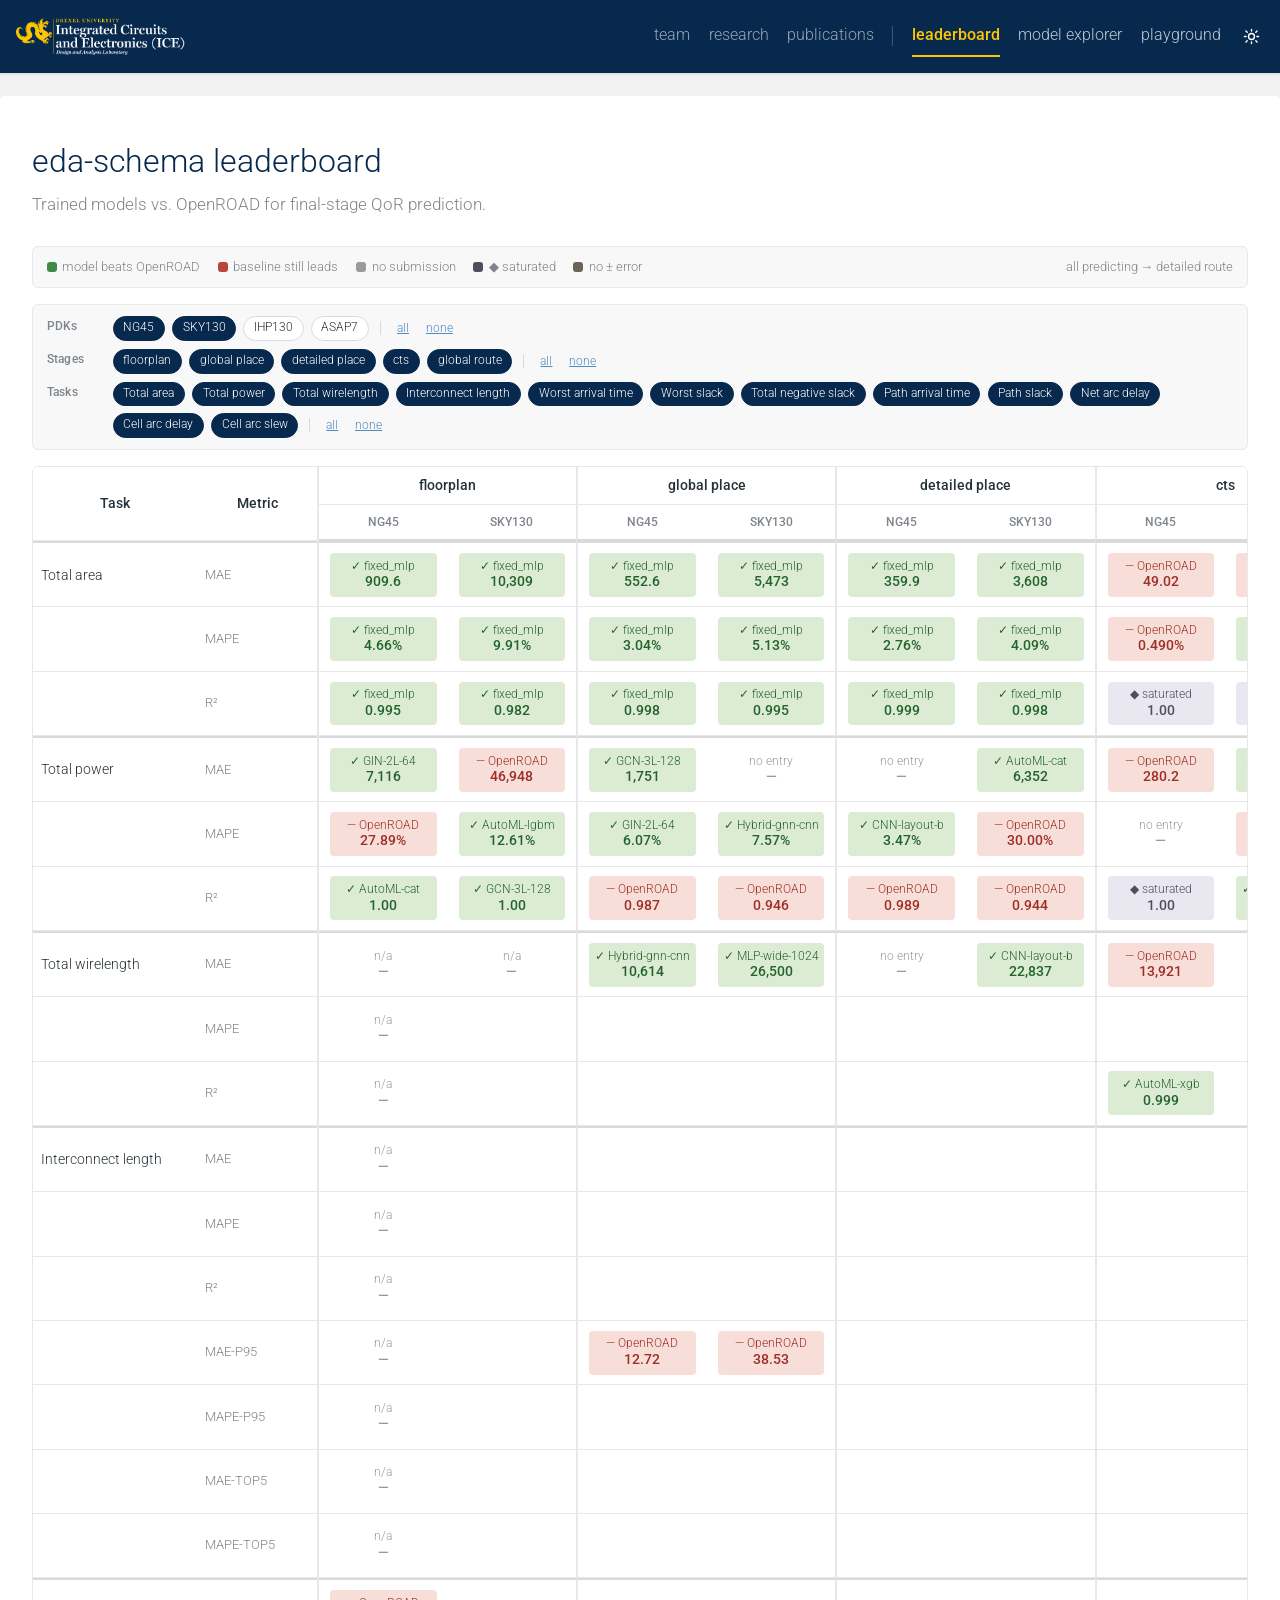
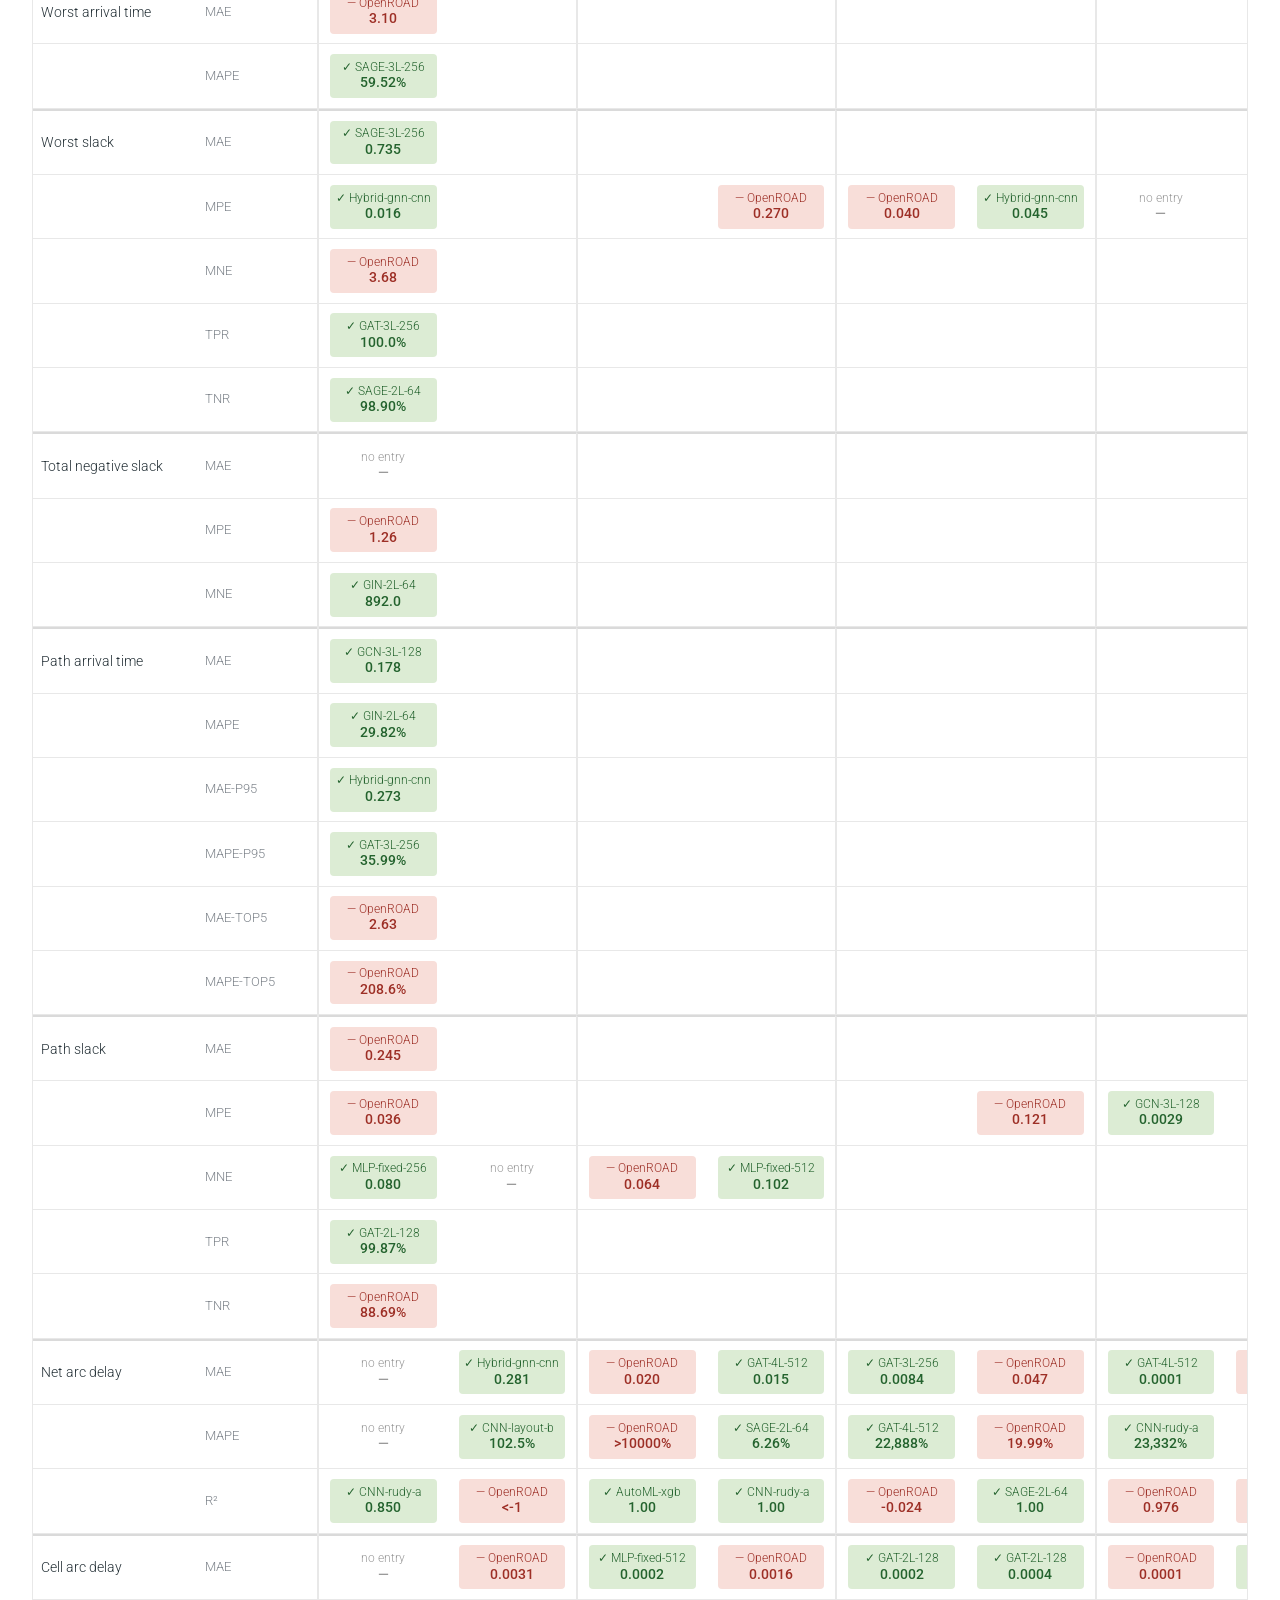
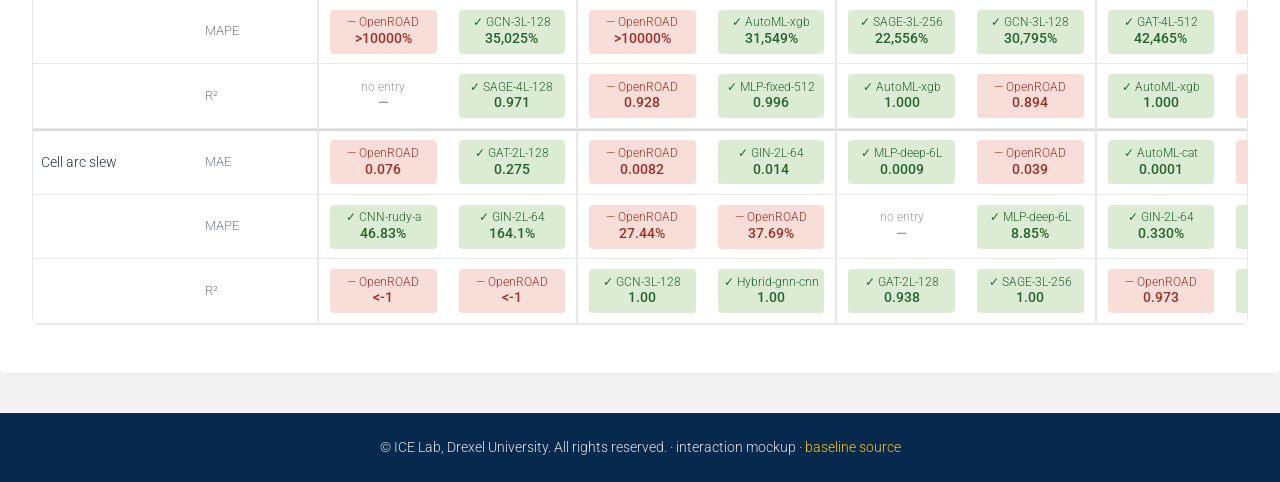
==== commit fc0d4389: "Cut the leaderboard subtitle to one line 'Trained models vs. OpenROAD for final-stage QoR prediction" ====
--- a/index.html
+++ b/index.html
@@ -657,7 +657,7 @@
 <section id="v-matrix">
   <div class="page-header">
     <h1 class="page-title">eda-schema leaderboard</h1>
-    <p class="lead">Machine-learning predictors of final-stage quality-of-results, scored against the OpenROAD baseline from EDA-Schema-V2.</p>
+    <p class="lead">Trained models vs. OpenROAD for final-stage QoR prediction.</p>
   </div>
 
   <div class="legend">
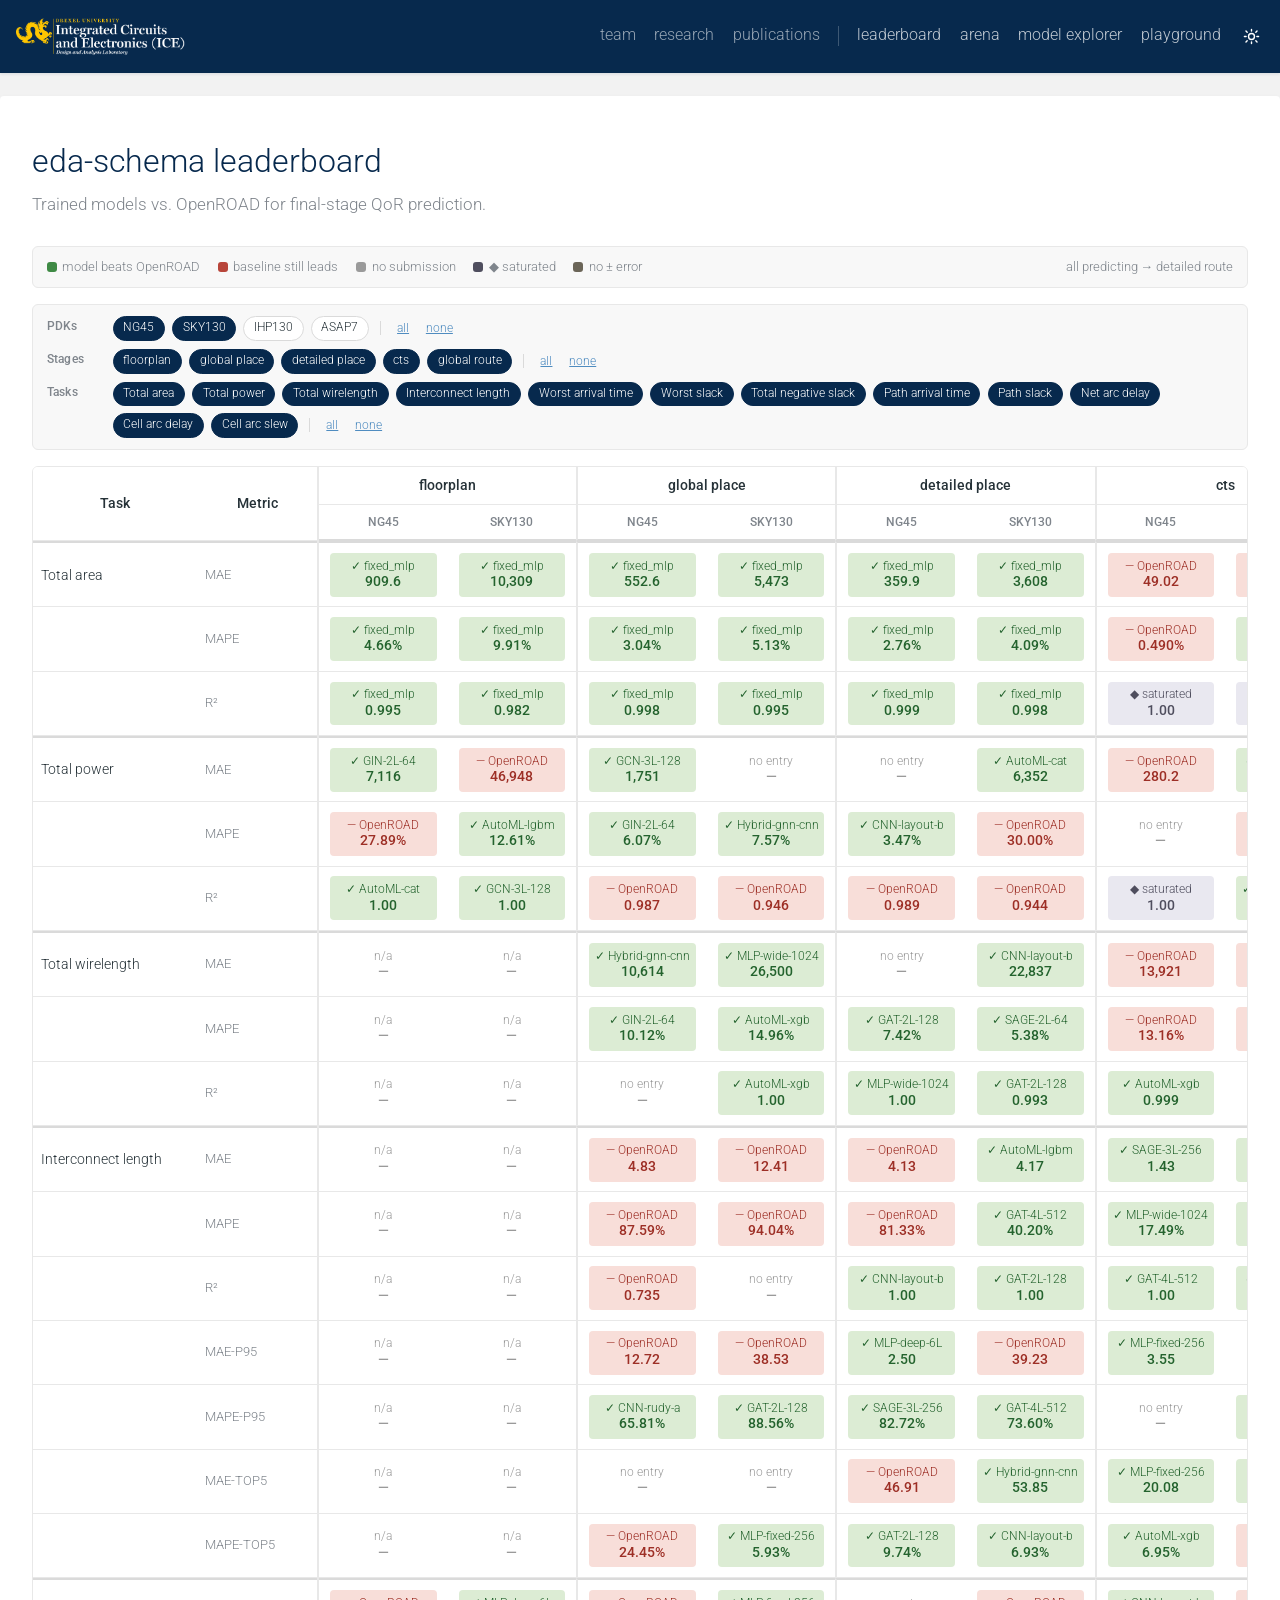
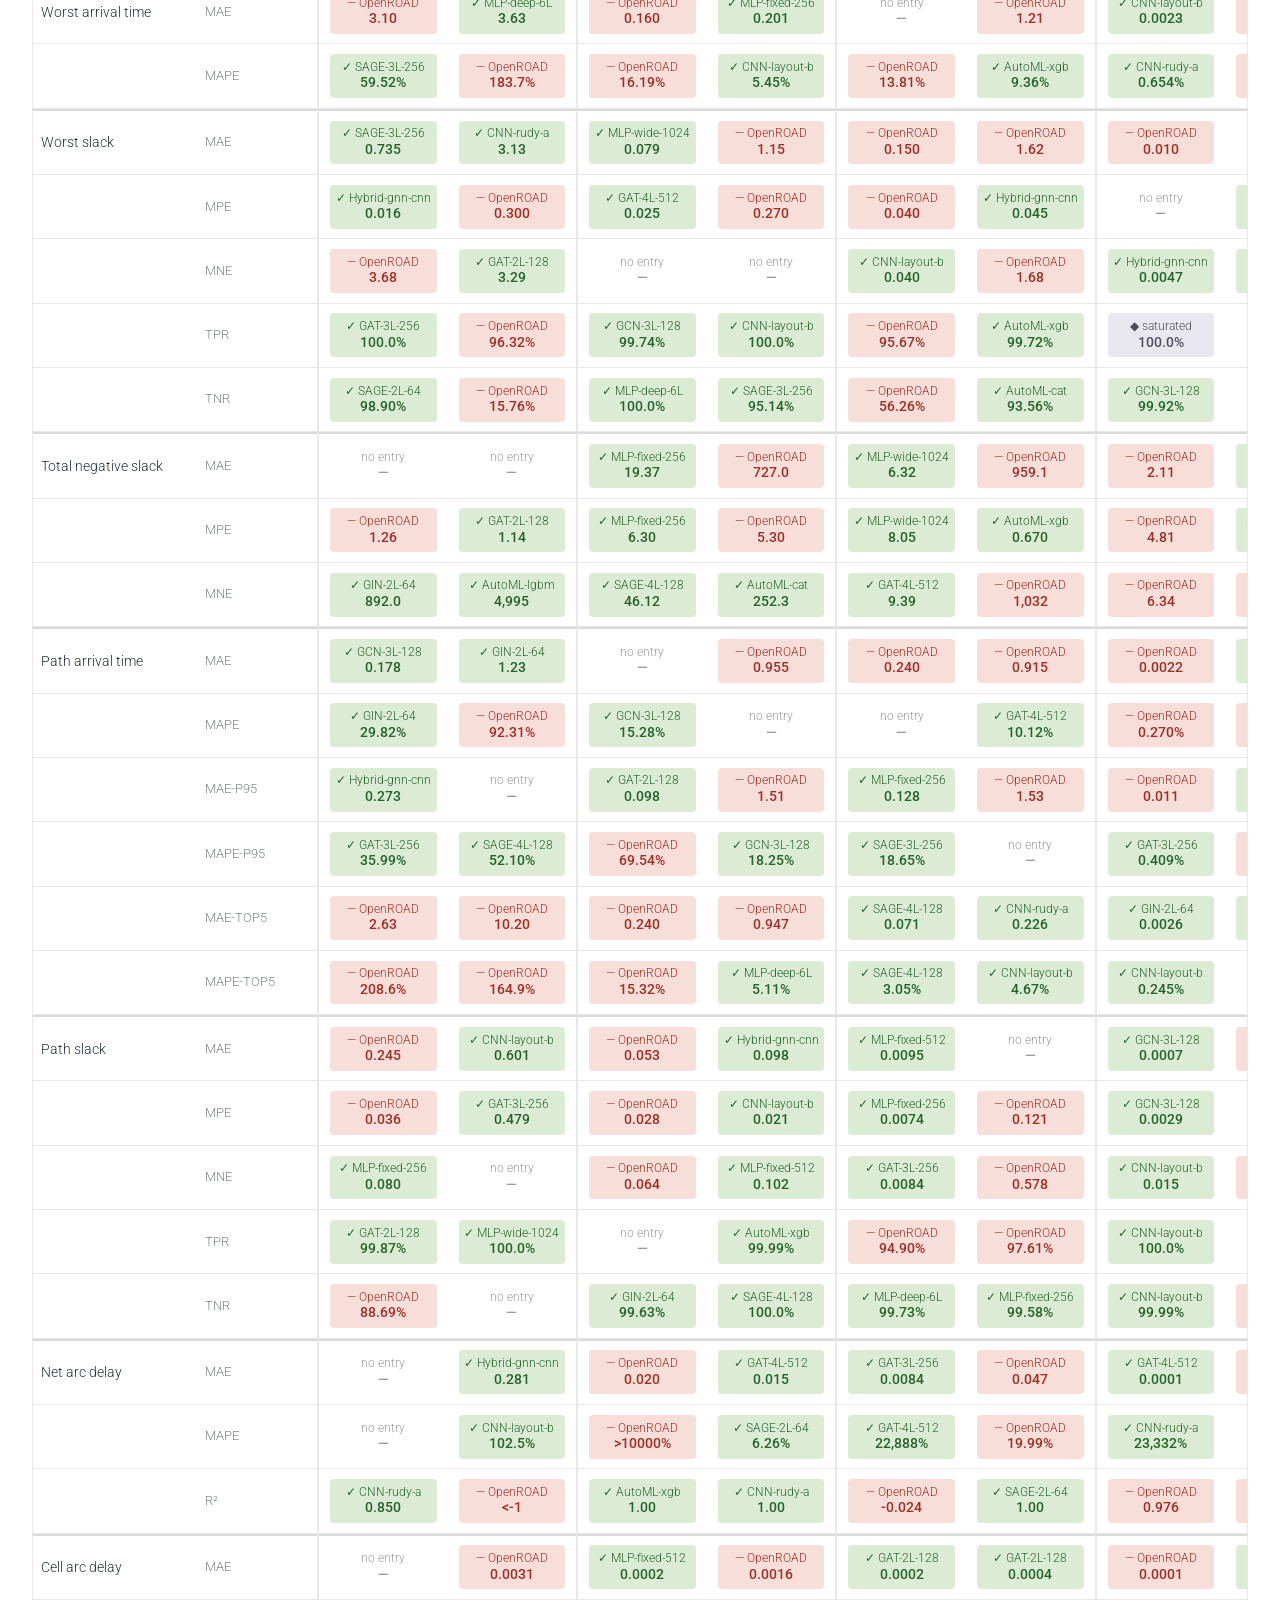
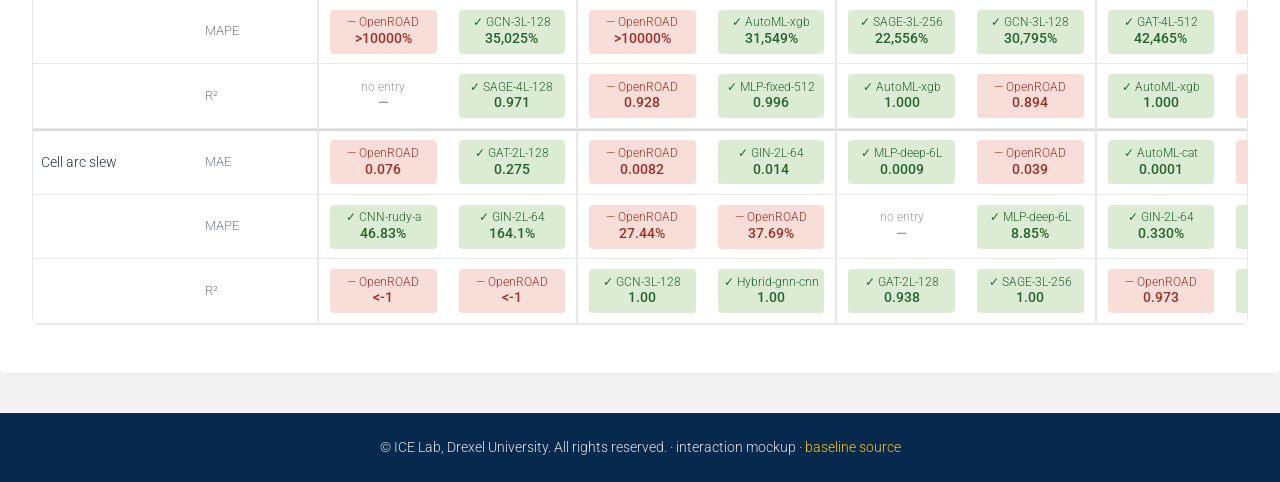
==== commit 71cc31e0: "Replace Pareto with metric-vs-stage and add Arena ranking chrome. Parameter count is the wrong trade" ====
--- a/index.html
+++ b/index.html
@@ -324,8 +324,9 @@
 .btns{display:flex;gap:.5rem;flex-wrap:wrap}
 .btn{font:inherit;font-size:.88rem;padding:.4rem .85rem;border:1px solid var(--global-divider-strong);
   border-radius:var(--global-radius);background:var(--global-bg-color);cursor:pointer;
-  color:var(--global-text-color);transition:border-color .15s,color .15s}
-.btn:hover{border-color:var(--global-theme-color);color:var(--global-theme-color)}
+  color:var(--global-text-color);transition:border-color .15s,color .15s;
+  text-decoration:none;display:inline-flex;align-items:center}
+.btn:hover{border-color:var(--global-theme-color);color:var(--global-theme-color);text-decoration:none}
 .hidden{display:none}
 .themebtn{font:inherit;font-size:.82rem;padding:.2rem .65rem;border:1px solid var(--global-divider-strong);
   border-radius:var(--r-pill);background:none;cursor:pointer;color:var(--global-text-color)}
@@ -643,7 +644,8 @@
       <a class="offsite" href="https://drexel-ice.github.io/research/">research</a>
       <a class="offsite" href="https://drexel-ice.github.io/publications/">publications</a>
       <span class="navsep"></span>
-      <a href="index.html" aria-current="page">leaderboard</a>
+      <a href="index.html">leaderboard</a>
+      <a href="arena.html" data-ctxlink="arena.html">arena</a>
       <a href="explorer.html" data-ctxlink="explorer.html">model explorer</a>
       <a href="playground.html" data-ctxlink="playground.html">playground</a>
       <button class="themebtn" id="themebtn" title="Change theme" aria-label="Change theme"><svg class="i-light" viewBox="0 0 24 24" fill="none" stroke="currentColor" stroke-width="2" stroke-linecap="round" aria-hidden="true"><circle cx="12" cy="12" r="4.2"/><path d="M12 2v2.4M12 19.6V22M4.2 4.2l1.7 1.7M18.1 18.1l1.7 1.7M2 12h2.4M19.6 12H22M4.2 19.8l1.7-1.7M18.1 5.9l1.7-1.7"/></svg><svg class="i-dark" viewBox="0 0 24 24" fill="currentColor" aria-hidden="true"><path d="M21 13.3A9 9 0 1 1 10.7 3a7.2 7.2 0 0 0 10.3 10.3z"/></svg></button>
@@ -765,7 +767,10 @@
       <div class="bt"><b>Think you can beat this?</b></div>
       <div class="bs">Build a network, train it in your browser on real design data, and find out.</div>
     </div>
-    <a class="btn primary" id="beatbtn" href="playground.html">&#9889; Beat OpenROAD &rarr;</a>
+    <div class="btns">
+      <a class="btn primary" id="beatbtn" href="playground.html">Beat OpenROAD &rarr;</a>
+      <a class="btn" id="arenabtn" href="arena.html">Open in arena &rarr;</a>
+    </div>
   </div>
 
   <div class="gallery">
@@ -1753,17 +1758,21 @@
 /* every outbound link carries the cell you are looking at */
 function ctxQuery(extra){
   const q=new URLSearchParams(Object.assign(
-    {task:cur.t,pdk:cur.p,stage:STG[cur.s]},extra||{}));
+    {task:cur.t,pdk:cur.p,stage:STG[cur.s],metric:sortM||metricsOf(cur.t)[0]},extra||{}));
   return q.toString();
 }
 function syncLinks(){
   const inCell=!document.getElementById("v-cell").classList.contains("hidden");
   document.querySelectorAll("[data-ctxlink]").forEach(a=>{
     const page=a.dataset.ctxlink;
-    a.href=inCell&&cur.t?page+"?"+ctxQuery(page==="explorer.html"?{model:RM}:null):page;
+    a.href=inCell&&cur.t?page+"?"+ctxQuery(
+      page==="explorer.html"?{model:RM}:
+      page==="arena.html"?{view:"stage"}:null):page;
   });
   const bb=document.getElementById("beatbtn");
   if(bb&&cur.t)bb.href="playground.html?"+ctxQuery({model:RM});
+  const ab=document.getElementById("arenabtn");
+  if(ab&&cur.t)ab.href="arena.html?"+ctxQuery({view:"stage"});
 }
 addEventListener("popstate",e=>{
   navLock=true;
@@ -1788,7 +1797,7 @@
     if(m===sortM)sortAsc=!sortAsc;else{sortM=m;sortAsc=!hi(m);}
     countUp(document.getElementById("c-bv"),bval(t,sortM,p,s),sortM,450);
     document.getElementById("c-bt").textContent="OpenROAD "+SN[s]+" estimate · "+sortM;
-    page=0;resort();pushState(true);
+    page=0;resort();pushState(true);syncLinks();
   });
   resort(true);
 }
